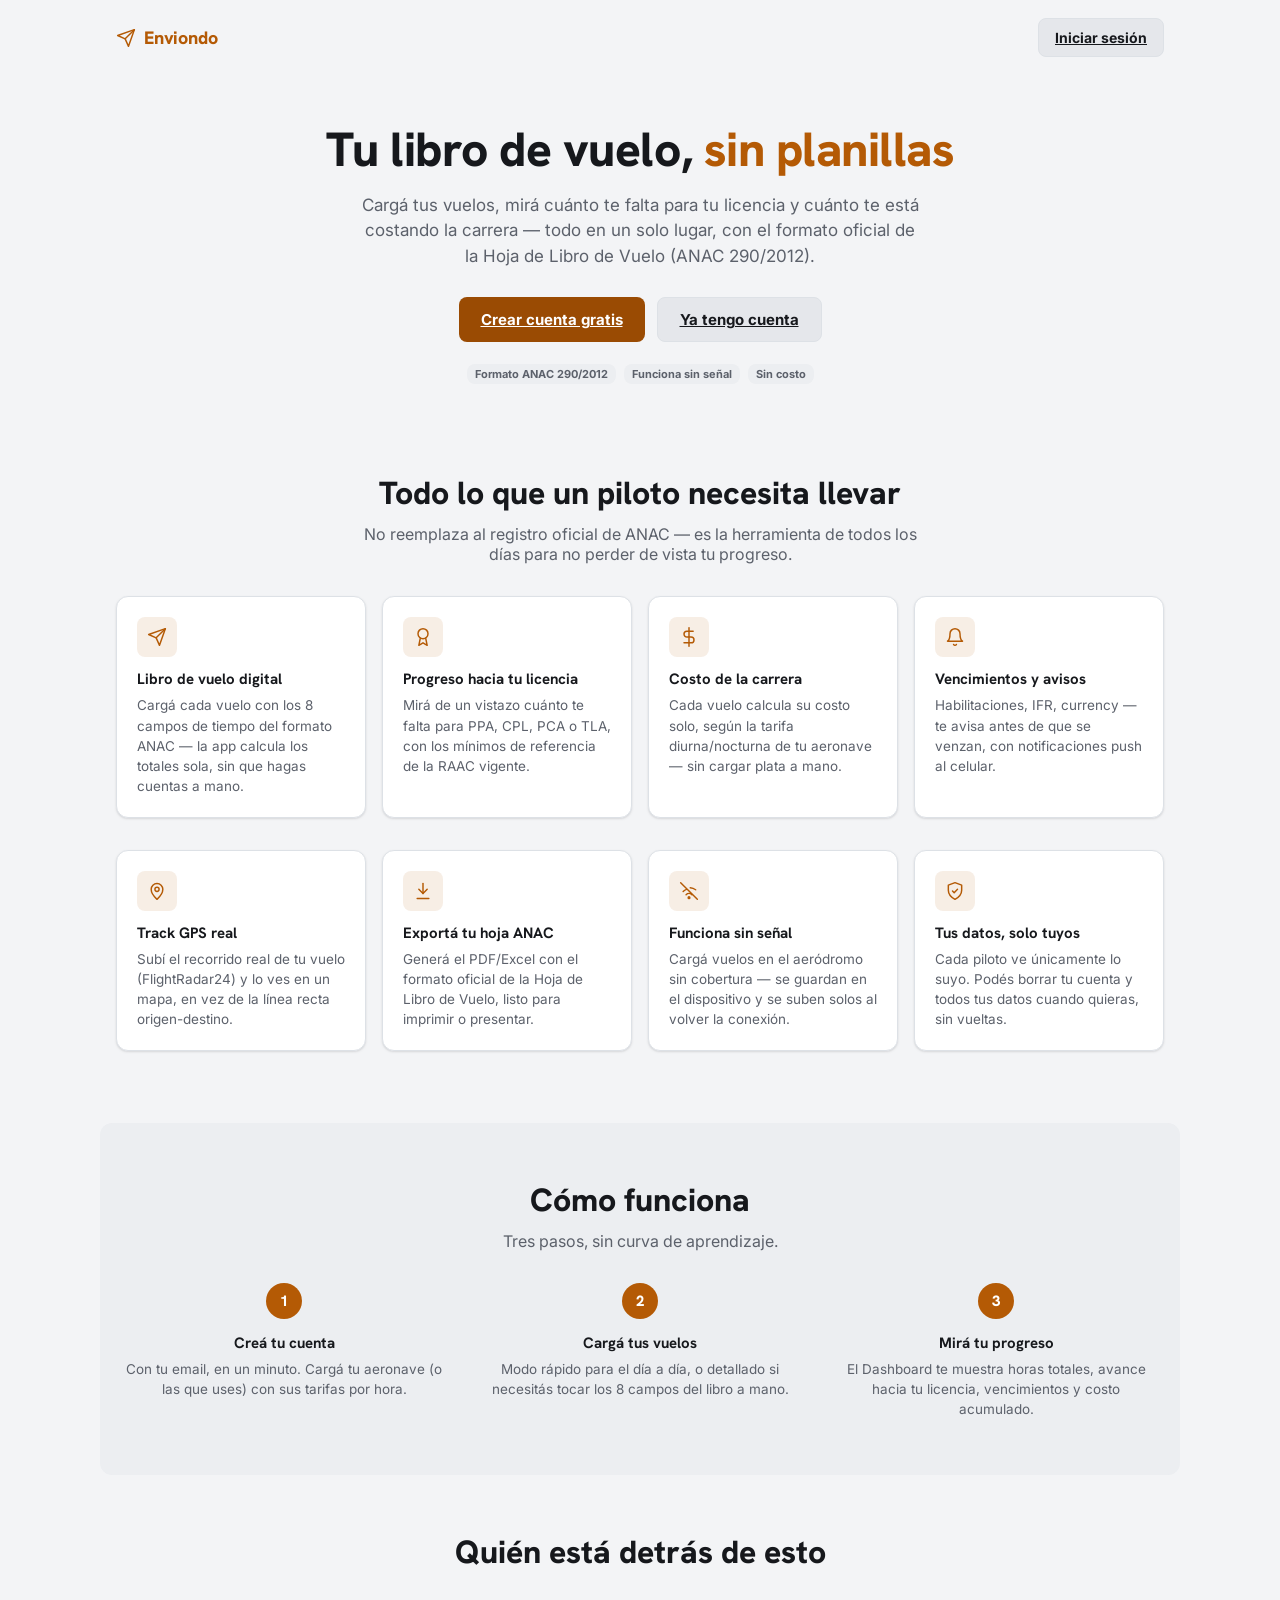
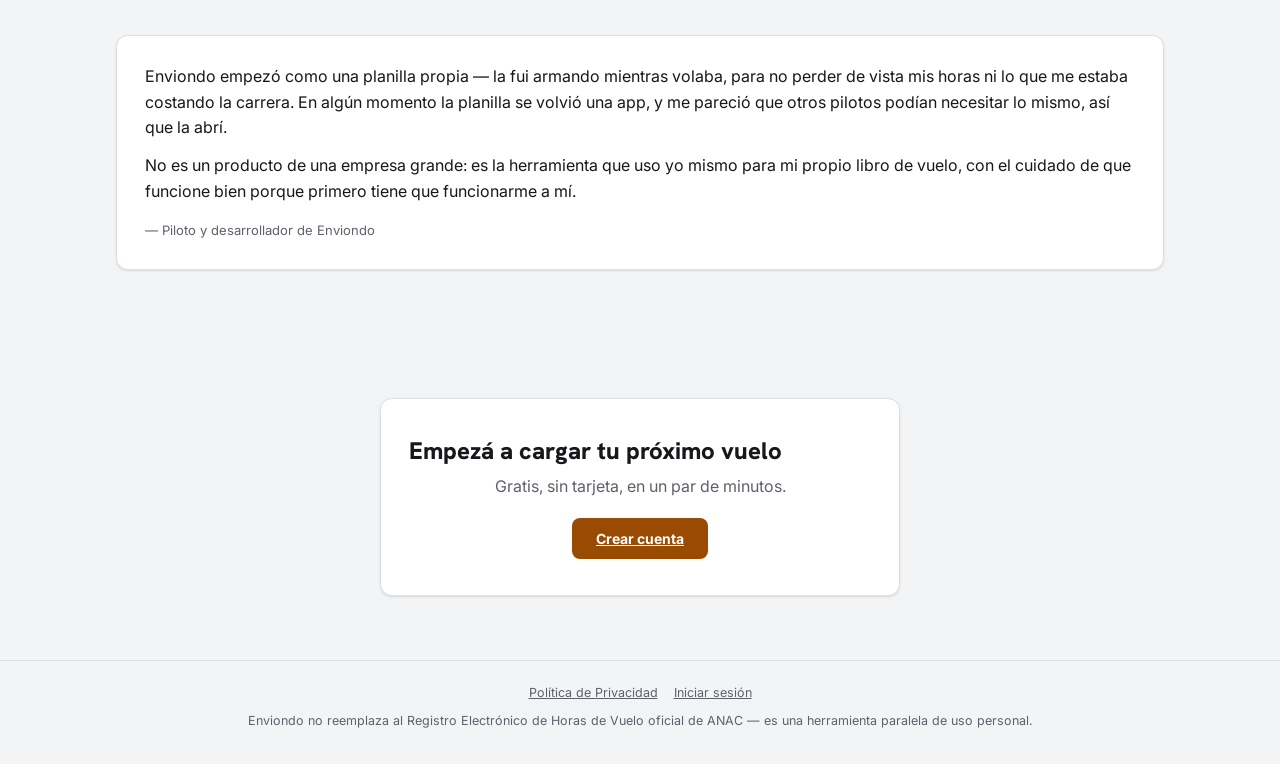
==== landing.html @ 2b609a60 "Agrega landing page pública (landing.html) Página previa a la app: hero, funciones reales, cómo func" ====
<!doctype html>
<html lang="es-AR">
<head>
<meta charset="utf-8" />
<meta name="viewport" content="width=device-width, initial-scale=1" />
<title>Enviondo — Tu libro de vuelo, sin planillas</title>
<meta name="description" content="Libro de vuelo digital para pilotos — formato ANAC 290/2012, progreso hacia tu licencia y control de costos, todo en un solo lugar." />
<meta name="theme-color" content="#111317" />
<script>try{document.documentElement.setAttribute('data-theme',localStorage.getItem('tema')||(matchMedia('(prefers-color-scheme: dark)').matches?'dark':'light'));}catch(e){}</script>
<link rel="manifest" href="manifest.webmanifest" />
<link rel="icon" href="icons/icon-192.png" />
<link rel="apple-touch-icon" href="icons/icon-192.png" />
<link rel="preconnect" href="https://fonts.googleapis.com" />
<link rel="preconnect" href="https://fonts.gstatic.com" crossorigin />
<link href="https://fonts.googleapis.com/css2?family=Hanken+Grotesk:wght@600;700;800&family=Inter:wght@400;500;600;700&display=swap" rel="stylesheet" />
<link rel="stylesheet" href="css/styles.css" />
<style>
  .lnd-nav {
    display: flex; align-items: center; justify-content: space-between;
    max-width: 1080px; margin: 0 auto; padding: 18px 16px;
  }
  .lnd-nav .brand { font-family: var(--font-headline); font-weight: 800; font-size: 18px; display: flex; align-items: center; gap: 8px; }
  .lnd-nav .brand .icon { color: var(--brand); }

  .lnd-hero {
    max-width: 780px; margin: 0 auto; padding: 48px 16px 32px; text-align: center;
  }
  .lnd-hero h1 {
    font-family: var(--font-headline); font-weight: 800; letter-spacing: -0.01em;
    font-size: clamp(30px, 5vw, 48px); line-height: 1.12; margin: 0 0 16px;
  }
  .lnd-hero h1 span { color: var(--brand); }
  .lnd-hero p.sub { color: var(--text-muted); font-size: 17px; line-height: 1.5; max-width: 560px; margin: 0 auto 28px; }
  .lnd-cta-row { display: flex; gap: 12px; justify-content: center; flex-wrap: wrap; }
  .lnd-cta-row .btn { padding: 12px 22px; font-size: 15px; }

  .lnd-badges { display: flex; gap: 8px; justify-content: center; flex-wrap: wrap; margin-top: 22px; }
  .lnd-badges .badge { font-size: 11px; }

  .lnd-section { max-width: 1080px; margin: 0 auto; padding: 56px 16px; }
  .lnd-section-head { text-align: center; max-width: 560px; margin: 0 auto 32px; }
  .lnd-section-head h2 { font-family: var(--font-headline); font-weight: 800; font-size: clamp(24px, 3.4vw, 32px); margin: 0 0 10px; }
  .lnd-section-head p { color: var(--text-muted); margin: 0; }

  .lnd-features { display: grid; gap: 16px; grid-template-columns: repeat(auto-fit, minmax(230px, 1fr)); }
  .lnd-feature { padding: 20px; }
  .lnd-feature .icon-wrap {
    width: 40px; height: 40px; border-radius: var(--radius-sm); background: var(--brand-weak);
    color: var(--brand); display: flex; align-items: center; justify-content: center; margin-bottom: 12px;
  }
  .lnd-feature h3 { font-family: var(--font-headline); font-size: 15px; font-weight: 700; color: var(--text); margin: 0 0 6px; }
  .lnd-feature p { color: var(--text-muted); font-size: 13.5px; line-height: 1.5; margin: 0; }

  .lnd-steps { display: grid; gap: 20px; grid-template-columns: repeat(auto-fit, minmax(220px, 1fr)); counter-reset: paso; }
  .lnd-step { text-align: center; padding: 0 8px; }
  .lnd-step .num {
    counter-increment: paso; width: 36px; height: 36px; border-radius: 50%;
    background: var(--brand); color: var(--on-brand); font-family: var(--font-headline); font-weight: 800;
    display: flex; align-items: center; justify-content: center; margin: 0 auto 14px; font-size: 15px;
  }
  .lnd-step .num::before { content: counter(paso); }
  .lnd-step h3 { font-family: var(--font-headline); font-size: 15px; margin: 0 0 6px; }
  .lnd-step p { color: var(--text-muted); font-size: 13.5px; line-height: 1.5; margin: 0; }

  .lnd-quienes { display: grid; gap: 32px; grid-template-columns: 1fr; align-items: center; }
  .lnd-quienes .card { padding: 28px; }
  .lnd-quienes p { line-height: 1.6; color: var(--text); margin: 0 0 12px; }
  .lnd-quienes p:last-child { margin-bottom: 0; }
  .lnd-quienes .firma { color: var(--text-muted); font-size: 13px; margin-top: 16px; }

  .lnd-cta-final { text-align: center; padding: 56px 16px 64px; }
  .lnd-cta-final .card { max-width: 520px; margin: 0 auto; padding: 36px 28px; }
  .lnd-cta-final h2 { font-family: var(--font-headline); font-weight: 800; font-size: 24px; margin: 0 0 10px; }
  .lnd-cta-final p { color: var(--text-muted); margin: 0 0 22px; }

  .lnd-footer {
    border-top: 1px solid var(--border); padding: 24px 16px; text-align: center;
    color: var(--text-muted); font-size: 12.5px;
  }
  .lnd-footer a { color: var(--text-muted); }
  .lnd-footer .links { display: flex; gap: 16px; justify-content: center; margin-bottom: 8px; flex-wrap: wrap; }
</style>
</head>
<body>

<nav class="lnd-nav">
  <div class="brand"><span class="icon" id="nav-icon"></span> Enviondo</div>
  <a class="btn secondary" href="index.html">Iniciar sesión</a>
</nav>

<header class="lnd-hero">
  <h1>Tu libro de vuelo, <span>sin planillas</span></h1>
  <p class="sub">Cargá tus vuelos, mirá cuánto te falta para tu licencia y cuánto te está costando la carrera — todo en un solo lugar, con el formato oficial de la Hoja de Libro de Vuelo (ANAC 290/2012).</p>
  <div class="lnd-cta-row">
    <a class="btn" href="index.html">Crear cuenta gratis</a>
    <a class="btn secondary" href="index.html">Ya tengo cuenta</a>
  </div>
  <div class="lnd-badges">
    <span class="badge neutral">Formato ANAC 290/2012</span>
    <span class="badge neutral">Funciona sin señal</span>
    <span class="badge neutral">Sin costo</span>
  </div>
</header>

<section class="lnd-section">
  <div class="lnd-section-head">
    <h2>Todo lo que un piloto necesita llevar</h2>
    <p>No reemplaza al registro oficial de ANAC — es la herramienta de todos los días para no perder de vista tu progreso.</p>
  </div>
  <div class="lnd-features">
    <div class="card lnd-feature">
      <div class="icon-wrap" id="f-icon-plane"></div>
      <h3>Libro de vuelo digital</h3>
      <p>Cargá cada vuelo con los 8 campos de tiempo del formato ANAC — la app calcula los totales sola, sin que hagas cuentas a mano.</p>
    </div>
    <div class="card lnd-feature">
      <div class="icon-wrap" id="f-icon-award"></div>
      <h3>Progreso hacia tu licencia</h3>
      <p>Mirá de un vistazo cuánto te falta para PPA, CPL, PCA o TLA, con los mínimos de referencia de la RAAC vigente.</p>
    </div>
    <div class="card lnd-feature">
      <div class="icon-wrap" id="f-icon-dollar"></div>
      <h3>Costo de la carrera</h3>
      <p>Cada vuelo calcula su costo solo, según la tarifa diurna/nocturna de tu aeronave — sin cargar plata a mano.</p>
    </div>
    <div class="card lnd-feature">
      <div class="icon-wrap" id="f-icon-bell"></div>
      <h3>Vencimientos y avisos</h3>
      <p>Habilitaciones, IFR, currency — te avisa antes de que se venzan, con notificaciones push al celular.</p>
    </div>
    <div class="card lnd-feature">
      <div class="icon-wrap" id="f-icon-map"></div>
      <h3>Track GPS real</h3>
      <p>Subí el recorrido real de tu vuelo (FlightRadar24) y lo ves en un mapa, en vez de la línea recta origen-destino.</p>
    </div>
    <div class="card lnd-feature">
      <div class="icon-wrap" id="f-icon-download"></div>
      <h3>Exportá tu hoja ANAC</h3>
      <p>Generá el PDF/Excel con el formato oficial de la Hoja de Libro de Vuelo, listo para imprimir o presentar.</p>
    </div>
    <div class="card lnd-feature">
      <div class="icon-wrap" id="f-icon-wifi"></div>
      <h3>Funciona sin señal</h3>
      <p>Cargá vuelos en el aeródromo sin cobertura — se guardan en el dispositivo y se suben solos al volver la conexión.</p>
    </div>
    <div class="card lnd-feature">
      <div class="icon-wrap" id="f-icon-shield"></div>
      <h3>Tus datos, solo tuyos</h3>
      <p>Cada piloto ve únicamente lo suyo. Podés borrar tu cuenta y todos tus datos cuando quieras, sin vueltas.</p>
    </div>
  </div>
</section>

<section class="lnd-section" style="background:var(--bg-subtle);border-radius:var(--radius)">
  <div class="lnd-section-head">
    <h2>Cómo funciona</h2>
    <p>Tres pasos, sin curva de aprendizaje.</p>
  </div>
  <div class="lnd-steps">
    <div class="lnd-step">
      <div class="num"></div>
      <h3>Creá tu cuenta</h3>
      <p>Con tu email, en un minuto. Cargá tu aeronave (o las que uses) con sus tarifas por hora.</p>
    </div>
    <div class="lnd-step">
      <div class="num"></div>
      <h3>Cargá tus vuelos</h3>
      <p>Modo rápido para el día a día, o detallado si necesitás tocar los 8 campos del libro a mano.</p>
    </div>
    <div class="lnd-step">
      <div class="num"></div>
      <h3>Mirá tu progreso</h3>
      <p>El Dashboard te muestra horas totales, avance hacia tu licencia, vencimientos y costo acumulado.</p>
    </div>
  </div>
</section>

<section class="lnd-section lnd-quienes">
  <div class="lnd-section-head" style="margin-bottom:20px">
    <h2>Quién está detrás de esto</h2>
  </div>
  <div class="card">
    <p>Enviondo empezó como una planilla propia — la fui armando mientras volaba, para no perder de vista mis horas ni lo que me estaba costando la carrera. En algún momento la planilla se volvió una app, y me pareció que otros pilotos podían necesitar lo mismo, así que la abrí.</p>
    <p>No es un producto de una empresa grande: es la herramienta que uso yo mismo para mi propio libro de vuelo, con el cuidado de que funcione bien porque primero tiene que funcionarme a mí.</p>
    <p class="firma">— <!-- TODO: tu nombre --> Piloto y desarrollador de Enviondo</p>
  </div>
</section>

<section class="lnd-cta-final">
  <div class="card">
    <h2>Empezá a cargar tu próximo vuelo</h2>
    <p>Gratis, sin tarjeta, en un par de minutos.</p>
    <a class="btn" href="index.html" style="padding:12px 24px">Crear cuenta</a>
  </div>
</section>

<footer class="lnd-footer">
  <div class="links">
    <a href="privacidad.html">Política de Privacidad</a>
    <a href="index.html">Iniciar sesión</a>
  </div>
  <p>Enviondo no reemplaza al Registro Electrónico de Horas de Vuelo oficial de ANAC — es una herramienta paralela de uso personal.</p>
</footer>

<script src="js/icons.js"></script>
<script>
  document.getElementById('nav-icon').innerHTML = Icons.plane(20);
  document.getElementById('f-icon-plane').innerHTML = Icons.plane(20);
  document.getElementById('f-icon-award').innerHTML = Icons.award(20);
  document.getElementById('f-icon-dollar').innerHTML = Icons.dollar(20);
  document.getElementById('f-icon-bell').innerHTML = Icons.bell(20);
  document.getElementById('f-icon-map').innerHTML = Icons.mapPin(20);
  document.getElementById('f-icon-download').innerHTML = Icons.download(20);
  document.getElementById('f-icon-wifi').innerHTML = Icons.wifiOff(20);
  document.getElementById('f-icon-shield').innerHTML = Icons.shieldCheck(20);
</script>
</body>
</html>
---- css/styles.css ----
/* ============================================================================
   Libro de Vuelo — identidad "Avionics Professional": oscuro por defecto,
   acento naranja cálido (instrumental de cabina), tipografía técnica con
   números tabulares. Tema claro disponible como alternativa.
   ============================================================================ */

:root {
  /* Oscuro = tema por defecto */
  --bg: #111317;
  --bg-elevated: #1c1e23;
  --bg-subtle: #17191d;
  --bg-elevated-2: #262931;
  --border: #33363d;
  --text: #e7e8ec;
  --text-muted: #9a9da6;

  --brand: #ffb86b;
  --brand-strong: #ff9f1c;
  --brand-weak: rgba(255, 159, 28, 0.14);
  --on-brand: #2c1700;
  --brand-glow: 0 0 12px rgba(255, 159, 28, 0.35);

  --ok: #5cc98a;
  --ok-weak: rgba(92, 201, 138, 0.14);
  --warn: #e0b23f;
  --warn-weak: rgba(224, 178, 63, 0.14);
  --danger: #e8756c;
  --danger-weak: rgba(232, 117, 108, 0.14);

  --shadow: 0 1px 0 rgba(255, 255, 255, 0.03) inset, 0 2px 6px rgba(0, 0, 0, 0.55);
  --shadow-lg: 0 1px 0 rgba(255, 255, 255, 0.04) inset, 0 10px 28px rgba(0, 0, 0, 0.5);
  --radius: 12px;
  --radius-sm: 8px;
  --font: "Inter", -apple-system, BlinkMacSystemFont, "Segoe UI", Roboto, Helvetica, Arial, sans-serif;
  --font-headline: "Hanken Grotesk", var(--font);
  --font-mono: "JetBrains Mono", ui-monospace, "SFMono-Regular", Menlo, Consolas, monospace;
  /* "Glass cockpit": tarjetas semi-transparentes con blur en vez de un fondo
     sólido — se activan en .card más abajo, solo en tema oscuro (en claro,
     el blur contra un fondo claro se ve turbio, no aporta nada). */
  --glass-bg: rgba(28, 28, 30, 0.7);
  /* Antes 0.06 — casi invisible con el brillo de pantalla al máximo, hacía
     difícil distinguir dónde termina una card/modal de la siguiente. */
  --glass-border: rgba(255, 255, 255, 0.16);
  --glow-primary: 0 0 40px -8px rgba(255, 159, 28, 0.25);
}

:root[data-theme="light"] {
  --bg: #f3f4f6;
  --bg-elevated: #ffffff;
  --bg-subtle: #eceef1;
  --bg-elevated-2: #e5e7eb;
  --border: #dde1e6;
  --text: #16181c;
  --text-muted: #5c616b;

  --brand: #b45a05;
  --brand-strong: #9a4b03;
  --brand-weak: rgba(180, 90, 5, 0.1);
  --on-brand: #ffffff;
  --brand-glow: 0 0 0 rgba(0, 0, 0, 0);

  --ok: #1f8c53;
  --ok-weak: rgba(31, 140, 83, 0.1);
  --warn: #a0740a;
  --warn-weak: rgba(160, 116, 10, 0.1);
  --danger: #c23b32;
  --danger-weak: rgba(194, 59, 50, 0.1);

  --shadow: 0 1px 2px rgba(16, 24, 40, .06), 0 1px 3px rgba(16, 24, 40, .08);
  --shadow-lg: 0 4px 10px rgba(16, 24, 40, .07), 0 14px 30px rgba(16, 24, 40, .12);
  /* Sin "glass" en tema claro: blur contra un fondo claro se ve turbio en vez
     de premium — las tarjetas quedan con su fondo sólido de siempre. */
  --glass-bg: var(--bg-elevated);
  --glass-border: var(--border);
  --glow-primary: none;
}
/* La preferencia del sistema se resuelve por JS (script inline en index.html,
   y app.js), que fija data-theme='dark'|'light' siempre — por eso alcanza con
   los tokens de arriba y no hace falta duplicarlos en un @media. */

* {
  box-sizing: border-box;
  /* Sin esto, Android/Chrome pinta un flash celeste por defecto (el color de
     "resaltado táctil" del sistema) sobre cualquier elemento tocado — se ve
     como un botón nativo de Google, no como parte del diseño de la app. Los
     estados de "presionado" propios (transform: scale, cambio de fondo) ya
     dan ese feedback, así que el resaltado del navegador solo sobra. */
  -webkit-tap-highlight-color: transparent;
}
html, body { height: 100%; }
body {
  margin: 0;
  font-family: var(--font);
  background: var(--bg);
  color: var(--text);
  -webkit-font-smoothing: antialiased;
}
button, a, input, select, .menu-item, .autocomplete-item, [role="tab"] {
  touch-action: manipulation; /* saca el delay de doble-tap-zoom en mobile */
}
#app { min-height: 100%; display: flex; flex-direction: column; }

svg.icon { display: block; flex-shrink: 0; }

/* ---------- Header / nav ---------- */
header.topbar {
  position: sticky; top: 0; z-index: 20;
  display: flex; align-items: center; justify-content: space-between;
  padding: 10px 16px;
  background: var(--glass-bg);
  backdrop-filter: blur(16px); -webkit-backdrop-filter: blur(16px);
  border-bottom: 1px solid var(--glass-border);
}
.brand {
  display: flex; align-items: center; gap: 8px; color: var(--brand);
  font-family: var(--font-headline); font-weight: 700; font-size: 18px; letter-spacing: -0.01em;
}
.brand .icon { color: var(--brand); }
.topbar-actions { display: flex; gap: 8px; align-items: center; }
.icon-btn {
  position: relative;
  border: none; background: var(--bg-subtle); color: var(--text-muted);
  width: 44px; height: 44px; border-radius: var(--radius-sm); cursor: pointer;
  display: flex; align-items: center; justify-content: center;
  transition: transform .08s ease, background .15s ease, color .15s ease;
}
.icon-btn:hover { background: var(--bg-elevated-2); color: var(--text); }

/* Punto rojo en el ícono de Perfil del header — avisa que hay un vencimiento
   vencido sin tener que entrar 2 clics adentro de Perfil a buscarlo (ver
   actualizarBadgePerfil en js/router.js). */
.icon-btn.con-badge::after {
  content: ''; position: absolute; top: 6px; right: 6px;
  width: 9px; height: 9px; border-radius: 50%;
  background: var(--danger); border: 2px solid var(--bg);
}

/* ---------- Barra de navegación inferior ---------- */
.bottom-nav {
  position: fixed; left: 0; right: 0; bottom: 0; z-index: 1200;
  display: flex; justify-content: space-around;
  background: var(--glass-bg);
  backdrop-filter: blur(16px); -webkit-backdrop-filter: blur(16px);
  border-top: 1px solid var(--glass-border);
  padding: 6px 4px calc(6px + env(safe-area-inset-bottom));
  /* Capa de composición propia: sin esto, el mapa (con su animación de ping
     corriendo sin parar) puede hacer que el navegador recalcule mal el
     orden de pintado durante el scroll en mobile y la barra fija quede
     tapada un instante por debajo del mapa. */
  transform: translateZ(0); will-change: transform;
}
.bottom-nav button {
  flex: 1; max-width: 96px;
  display: flex; flex-direction: column; align-items: center; gap: 2px;
  border: none; background: transparent; color: var(--text-muted);
  padding: 6px 4px; border-radius: var(--radius-sm); cursor: pointer;
}
.bottom-nav button .lbl { font-size: 11px; font-weight: 600; }
.bottom-nav button.active { color: var(--brand); }
.bottom-nav button:active { transform: scale(.94); }

main {
  flex: 1; width: 100%; max-width: 1080px; margin: 0 auto;
  padding: 16px; padding-bottom: calc(76px + env(safe-area-inset-bottom));
}

/* Card de costos siempre visible */
.costos-sticky {
  position: sticky; top: 105px; z-index: 15;
  display: flex; gap: 12px; margin-bottom: 16px;
  overflow-x: auto;
}
.costos-sticky .mini-card {
  flex: 1; min-width: 140px;
  background: var(--bg-elevated-2); border: 1px solid var(--border); border-radius: var(--radius);
  padding: 10px 14px;
}
.costos-sticky .mini-card .label { font-size: 11px; color: var(--text-muted); font-weight: 700; text-transform: uppercase; letter-spacing: .04em; }
.costos-sticky .mini-card .value { font-family: var(--font-mono); font-size: 18px; font-weight: 600; color: var(--brand); margin-top: 2px; font-variant-numeric: tabular-nums; }

/* ---------- Cards / layout ---------- */
@keyframes card-in { from { opacity: 0; transform: translateY(10px); } to { opacity: 1; transform: translateY(0); } }
.card {
  background: var(--glass-bg);
  backdrop-filter: blur(12px); -webkit-backdrop-filter: blur(12px);
  border: 1px solid var(--glass-border);
  border-radius: var(--radius);
  box-shadow: var(--shadow);
  padding: 16px;
  margin-bottom: 16px;
  animation: card-in .3s ease both;
}
@media (prefers-reduced-motion: reduce) {
  .card { animation: none; }
}
.card h2 { margin: 0 0 12px; font-family: var(--font-headline); font-size: 16px; font-weight: 700; display: flex; align-items: center; gap: 8px; }
.card h2 .icon { color: var(--brand); }
.card h3 { margin: 0 0 8px; font-size: 13px; color: var(--text-muted); display: flex; align-items: center; gap: 6px; }
.card-compact { padding: 12px 14px; }
.card-compact h3 { font-size: 12px; margin-bottom: 6px; }
.grid { display: grid; gap: 12px; }
.grid.cols-2 { grid-template-columns: repeat(auto-fit, minmax(240px, 1fr)); }
.grid.cols-3 { grid-template-columns: repeat(auto-fit, minmax(180px, 1fr)); }
.grid.cols-4 { grid-template-columns: repeat(auto-fit, minmax(140px, 1fr)); }

/* ---------- Dashboard: franja compacta del próximo vuelo ---------- */
.dash-proximo-banner {
  display: flex; align-items: center; gap: 12px; width: 100%; margin-bottom: 16px;
  background: var(--glass-bg); border: 1px solid var(--glass-border); backdrop-filter: blur(12px);
  border-radius: var(--radius); padding: 12px 14px; border-left: 3px solid var(--brand);
  color: var(--text); font: inherit; cursor: pointer; text-align: left; transition: border-color .15s ease;
}
.dash-proximo-banner:hover { border-color: var(--brand); }
.dash-proximo-banner-cuenta {
  display: inline-flex; align-items: center; gap: 5px; flex-shrink: 0;
  font-weight: 700; color: var(--brand); font-size: 13px;
}
.dash-proximo-banner-detalle { flex: 1; min-width: 0; display: flex; align-items: baseline; gap: 8px; overflow: hidden; }
.dash-proximo-banner-matricula { font-family: var(--font-mono); font-weight: 600; flex-shrink: 0; }
.dash-proximo-banner-detalle .muted { overflow: hidden; text-overflow: ellipsis; white-space: nowrap; }
.dash-proximo-banner .icon:last-child { color: var(--text-muted); flex-shrink: 0; }

/* ---------- Hero: horas totales con anillo ---------- */
.hero-hours {
  display: flex; align-items: center; justify-content: center; gap: 28px; flex-wrap: wrap;
}
.hero-ring-col { display: flex; flex-direction: column; align-items: center; gap: 8px; }
.hero-ring-pct {
  margin: 0; font-family: var(--font-mono); font-size: 20px; font-weight: 700;
  color: var(--brand); text-align: center;
}
.ring-wrap { position: relative; width: 168px; height: 168px; flex-shrink: 0; }
.ring-wrap svg { transform: rotate(-90deg); overflow: visible; }
.ring-track { stroke: var(--border); }
.ring-fill { stroke: var(--brand-strong); filter: drop-shadow(0 0 5px rgba(255, 159, 28, .45)); transition: stroke-dashoffset .6s ease; }
.ring-label {
  position: absolute; inset: 0; display: flex; flex-direction: column;
  align-items: center; justify-content: center; text-align: center;
}
.ring-label .kpi { font-family: var(--font-mono); font-size: 30px; font-weight: 600; color: var(--brand); line-height: 1.1; }
.ring-label .kpi-unit { font-size: 10px; color: var(--text-muted); text-transform: uppercase; letter-spacing: .08em; margin-top: 2px; }

/* Un anillo chico por curso activo (en vez de una lista de texto) — igual
   de compacto con 1 solo curso, y escala bien con 2 o 3 en simultáneo. */
.cursos-anillos { display: flex; flex-wrap: wrap; justify-content: center; gap: 20px; }
.curso-anillo { display: flex; flex-direction: column; align-items: center; text-align: center; width: 84px; }
.curso-anillo-svg { position: relative; width: 80px; height: 80px; }
.curso-anillo-svg svg { transform: rotate(-90deg); overflow: visible; }
.curso-anillo-pct {
  position: absolute; inset: 0; display: flex; align-items: center; justify-content: center;
  font-family: var(--font-mono); font-size: 14px; font-weight: 700; color: var(--brand);
}
.curso-anillo-nombre { margin: 6px 0 0; font-family: var(--font-headline); font-size: 13px; font-weight: 700; }
.curso-anillo-estado { margin: 1px 0 0; }

/* ---------- Vencimientos: tarjetas con acento por urgencia ---------- */
.venc-list { display: flex; flex-direction: column; gap: 10px; }
.venc-item {
  background: var(--bg-subtle); border: 1px solid var(--border); border-left: 3px solid var(--border);
  border-radius: var(--radius-sm); padding: 12px 14px;
}
.venc-item.venc-ok { border-left-color: var(--ok); }
.venc-item.venc-warn { border-left-color: var(--warn); }
.venc-item.venc-danger { border-left-color: var(--danger); }
.venc-item.venc-neutral { border-left-color: var(--text-muted); }
.venc-item-top { display: flex; justify-content: space-between; align-items: center; gap: 8px; flex-wrap: wrap; }
.venc-item-tipo { font-weight: 600; }
.venc-item-bar { margin-bottom: 8px; }
.venc-item.venc-danger .venc-item-bar > span { background: var(--danger); box-shadow: none; }
.venc-item.venc-warn .venc-item-bar > span { background: var(--warn); box-shadow: none; }
.venc-item-acciones { display: flex; gap: 4px; justify-content: flex-end; }

/* Banner de alerta crítica en el menú de Perfil — solo aparece si hay algo
   realmente vencido (no por "se acerca"), con una acción directa. */
.alerta-critica {
  display: flex; align-items: center; gap: 12px; margin-bottom: 16px;
  background: var(--danger-weak); border: 1px solid var(--danger); border-radius: var(--radius);
  padding: 14px 16px;
}
.alerta-critica-icon { color: var(--danger); flex-shrink: 0; }
.alerta-critica-texto { flex: 1; min-width: 0; }
.alerta-critica-titulo { margin: 0; font-weight: 700; color: var(--danger); }

/* Tarjeta de "Primeros pasos" del dashboard — guía para un piloto que recién
   entra, antes de tener ningún vuelo cargado (ver _htmlPrimerosPasos). */
.pasos-card { border: 1px solid var(--brand); }
.paso-item { display: flex; align-items: center; gap: 12px; padding: 10px 0; }
.paso-item + .paso-item { border-top: 1px solid var(--border); }
.paso-icono { flex-shrink: 0; width: 28px; height: 28px; display: flex; align-items: center; justify-content: center; color: var(--brand-strong); }
.paso-numero {
  width: 22px; height: 22px; border-radius: 50%; border: 1.5px solid var(--border);
  display: flex; align-items: center; justify-content: center; font-size: 12px; font-weight: 700; color: var(--text-muted);
}
.paso-texto { flex: 1; min-width: 0; }
.paso-titulo { margin: 0; font-weight: 600; }
.paso-desc { margin: 2px 0 0; font-size: 13px; }
.paso-item.hecho .paso-titulo { color: var(--text-muted); text-decoration: line-through; }

/* ---------- Barras de progreso ---------- */
.progreso-item { margin-bottom: 16px; }
.progreso-item .pi-head { display: flex; justify-content: space-between; align-items: flex-start; margin-bottom: 4px; gap: 8px; }
.progreso-item .pi-head .nombre {
  font-weight: 600; font-size: 12px; text-transform: uppercase; letter-spacing: .02em; color: var(--text-muted);
}
.progreso-item .pi-head .badge { flex-shrink: 0; white-space: nowrap; }
.badge.neutral { background: var(--bg-subtle); color: var(--text-muted); }
/* "184.5 de 200 hs": el número llevado bien grande y destacado, la meta
   chica y apagada al lado — así lo primero que se lee es cuánto hiciste,
   no una fracción larga que hay que parsear entera. */
.pi-cifras {
  display: flex; align-items: baseline; gap: 6px; margin: 0 0 6px;
  font-family: var(--font-mono); font-variant-numeric: tabular-nums;
}
.pi-cifras .pi-actual { font-size: 19px; font-weight: 700; color: var(--text); }
.pi-cifras .pi-de { font-size: 12px; color: var(--text-muted); }
.progreso-bar { height: 6px; border-radius: 3px; background: var(--bg-subtle); border: 1px solid var(--border); overflow: hidden; }
.progreso-bar > span { display: block; height: 100%; background: var(--brand-strong); box-shadow: var(--brand-glow); border-radius: 3px; transition: width .3s; }
.progreso-bar.completo > span { background: var(--ok); box-shadow: none; }

/* ---------- Card de próximo vuelo — una columna, secciones separadas por
   línea (fecha → clima → aeronave/ruta/etiquetas), como una ficha de vuelo. ---------- */
/* Varios vuelos agendados van en un carrusel horizontal (scroll-snap nativo,
   sin librerías) en vez de apilados — deslizás y cada tarjeta encaja de a
   una, como una historia. Sangra hasta el borde de la card contenedora
   (-16px = su padding) para que la siguiente tarjeta "asome" en el borde. */
.plan-indicadores {
  display: flex; gap: 5px; margin: 0 auto 10px; width: 88%; max-width: 420px;
}
.plan-indicador {
  flex: 1; height: 3px; border-radius: 2px; background: var(--border);
  transition: background .2s ease; cursor: pointer;
}
.plan-indicador.activo { background: var(--brand); }
.plan-carrusel {
  display: flex; gap: 12px; overflow-x: auto; scroll-snap-type: x mandatory;
  -webkit-overflow-scrolling: touch; scrollbar-width: none;
  margin: 0 -16px; padding: 0 6% 4px;
}
.plan-carrusel::-webkit-scrollbar { display: none; }
.plan-card {
  background: var(--bg-elevated-2); border: 1px solid var(--border);
  border-radius: var(--radius); overflow: hidden;
  scroll-snap-align: center; flex: 0 0 88%; max-width: 420px;
}
@media (min-width: 560px) {
  .plan-card { flex-basis: 380px; }
  .plan-indicadores { width: 380px; }
}
.plan-seccion { padding: 14px 16px; }
.plan-seccion + .plan-seccion { border-top: 1px solid var(--border); }
.plan-label {
  margin: 0; font-size: 11px; text-transform: uppercase; letter-spacing: .04em;
  color: var(--text-muted); font-weight: 700;
}
.plan-fecha-grande { margin: 4px 0 0; font-size: 22px; font-weight: 700; }
.plan-hora { margin: 2px 0 0; font-family: var(--font-mono); color: var(--brand); font-weight: 600; font-size: 14px; }
.plan-clima { margin: 4px 0 0; font-family: var(--font-mono); font-size: 12px; color: #6dd0f7; white-space: pre-wrap; }
.plan-head-row { display: flex; justify-content: space-between; align-items: center; gap: 10px; }
.plan-countdown {
  display: inline-flex; align-items: center; gap: 5px; flex-shrink: 0;
  background: var(--brand-weak); color: var(--brand);
  border-radius: var(--radius-sm); padding: 4px 9px;
  font-size: 12px; font-weight: 700; white-space: nowrap;
}
.plan-btn-editar {
  background: var(--bg-subtle); color: var(--text-muted); border: none; font-family: inherit;
  border-radius: var(--radius-sm); padding: 6px 10px; font-size: 11px;
  font-weight: 700; text-transform: uppercase; letter-spacing: .02em; cursor: pointer; white-space: nowrap;
}
.plan-btn-editar:hover { background: var(--bg-elevated); color: var(--text); }
.plan-aeronave-grande { margin: 4px 0 0; font-size: 19px; font-weight: 700; }
.plan-aeronave-grande .modelo { font-weight: 500; color: var(--text-muted); }
.plan-ruta { display: flex; align-items: center; gap: 10px; margin-top: 14px; }
.plan-ruta-punto { display: flex; flex-direction: column; gap: 2px; }
.plan-ruta-punto.derecha { align-items: flex-end; text-align: right; }
.plan-ruta-codigo { font-family: var(--font-mono); font-weight: 700; font-size: 16px; }
.plan-ruta-ciudad { font-size: 11px; color: var(--text-muted); text-transform: uppercase; letter-spacing: .02em; }
.plan-ruta-linea { flex: 1; position: relative; height: 16px; display: flex; align-items: center; justify-content: center; }
.plan-ruta-linea::before { content: ''; position: absolute; left: 0; right: 0; top: 50%; border-top: 2px dotted var(--border); }
.plan-ruta-linea .icon { position: relative; background: var(--bg-elevated-2); padding: 0 4px; color: var(--brand); }
.plan-badges { display: flex; gap: 8px; flex-wrap: wrap; margin-top: 14px; }
.plan-badge {
  background: var(--bg-subtle); color: var(--text-muted);
  border-radius: var(--radius-sm); padding: 5px 10px;
  font-size: 11px; font-weight: 700; text-transform: uppercase; letter-spacing: .02em;
}
.plan-notas {
  margin: 12px 0 0; font-size: 13px; color: var(--text);
  background: var(--bg-subtle); border: 1px solid var(--border);
  border-radius: var(--radius-sm); padding: 8px 10px;
}
/* flex-wrap:nowrap a propósito: con 3 botones en .btn-row genérico
   (Marcar como volado + 2 íconos) el tercero quedaba solo en un renglón
   aparte en pantallas angostas — acá el botón de texto se achica lo que
   haga falta (flex:1, min-width:0) y los dos íconos quedan siempre
   agrupados a la derecha, en la misma línea. */
.plan-acciones { margin-top: 14px; display: flex; align-items: center; gap: 8px; flex-wrap: nowrap; }
.plan-acciones > .btn { flex: 1 1 auto; min-width: 0; justify-content: center; }
.plan-acciones-iconos { display: flex; gap: 8px; flex: 0 0 auto; }
.plan-acciones-iconos .btn { padding: 8px 10px; }

/* ---------- Ficha de vuelo estilo "tarjeta de embarque" (Bitácora, modal
   al tocar un vuelo — ver .ticket-modal más abajo para el contenedor) ---------- */
.ticket { width: 100%; }
/* padding-right: en el modal, la cruz de cerrar (arriba a la derecha)
   quedaba encima de la fecha si no le dejaba lugar. */
.ticket-head { display: flex; justify-content: space-between; align-items: flex-start; gap: 10px; padding-right: 36px; }
.ticket-fecha { text-align: right; }
.ticket-lbl {
  margin: 0; font-size: 10px; text-transform: uppercase; letter-spacing: .08em;
  color: var(--text-muted); font-weight: 700;
}
.ticket-flightno { margin: 3px 0 0; font-family: var(--font-mono); font-weight: 700; font-size: 16px; color: var(--brand); }
.ticket-fecha-valor { margin: 3px 0 0; font-weight: 700; font-size: 14px; }

.ticket-ruta { display: flex; align-items: center; justify-content: center; gap: 8px; margin-top: 18px; }
/* flex:1 en los dos lados (mismo ancho aunque el nombre de una ciudad sea
   mucho más largo que el otro) para que el ícono del medio quede centrado
   de verdad, en vez de correrse hacia el lado del texto más corto. */
.ticket-punto { display: flex; flex-direction: column; gap: 3px; min-width: 0; flex: 1 1 0; }
.ticket-punto.derecha { align-items: flex-end; text-align: right; }
.ticket-punto.centro { align-items: center; text-align: center; gap: 6px; }
.ticket-codigo { margin: 0; font-family: var(--font-mono); font-weight: 800; font-size: 26px; line-height: 1; letter-spacing: -.01em; }
.ticket-ciudad {
  margin: 0; font-size: 10px; color: var(--text-muted); text-transform: uppercase; letter-spacing: .04em;
  white-space: nowrap; overflow: hidden; text-overflow: ellipsis; max-width: 120px;
}
.ticket-medio { display: flex; flex-direction: column; align-items: center; gap: 6px; flex-shrink: 0; padding: 0 4px; }
.ticket-avion {
  width: 34px; height: 34px; border-radius: 50%; flex-shrink: 0;
  display: flex; align-items: center; justify-content: center;
  background: var(--brand-weak); color: var(--brand);
}
.ticket-tag {
  background: var(--bg-subtle); color: var(--text-muted); border: 1px solid var(--border);
  border-radius: 20px; padding: 2px 8px; font-size: 9px; font-weight: 700;
  text-transform: uppercase; letter-spacing: .03em; white-space: nowrap;
}

.ticket-perforado { height: 1px; margin: 18px 0; border-top: 1px dashed var(--border); }

.ticket-datos { display: grid; grid-template-columns: repeat(2, minmax(0, 1fr)); gap: 14px 10px; }
.ticket-dato:nth-child(even) { text-align: right; }
.ticket-val { margin: 3px 0 0; font-family: var(--font-mono); font-weight: 700; font-size: 15px; }
.ticket-val.brand { color: var(--brand); }

/* Modal de la ficha: mismo .modal-overlay que confirmar()/elegir()/prompt(),
   con blur de más (fondo "difuminado", no solo oscuro) porque acá abajo
   suele quedar la tabla con bastante texto — sin blur se lee doble. */
.ticket-overlay { backdrop-filter: blur(6px); -webkit-backdrop-filter: blur(6px); }
.ticket-modal {
  position: relative;
  background: var(--glass-bg); backdrop-filter: blur(16px); -webkit-backdrop-filter: blur(16px);
  border: 1px solid var(--glass-border);
  border-radius: var(--radius); box-shadow: var(--shadow-lg);
  padding: 20px; max-width: 420px; width: 100%;
  max-height: 88vh; overflow-y: auto;
  transform: translateY(8px) scale(.98); transition: transform .18s ease;
}
.ticket-overlay.visible .ticket-modal { transform: translateY(0) scale(1); }
.ticket-modal-cerrar {
  position: absolute; top: 10px; right: 10px; z-index: 1;
  width: 32px; height: 32px; border-radius: 50%; border: none;
  display: flex; align-items: center; justify-content: center;
  background: var(--bg-subtle); color: var(--text-muted); cursor: pointer;
}
.ticket-modal-cerrar:hover { background: var(--bg-elevated-2); color: var(--text); }

/* ---------- Forms ---------- */
label { display: block; font-size: 12px; font-weight: 600; color: var(--text-muted); margin-bottom: 4px; }
input, select, textarea {
  width: 100%; padding: 9px 10px; border-radius: var(--radius-sm); border: 1px solid var(--border);
  background: var(--bg-subtle); color: var(--text); font-size: 14px; font-family: inherit;
}
input:focus, select:focus, textarea:focus { outline: 2px solid var(--brand); outline-offset: 1px; }
input.campo-invalido, select.campo-invalido { border-color: var(--danger); background: var(--danger-weak); }
/* Un checkbox nativo (sin estilar) se dibuja con los colores default del
   navegador (blanco/celeste) incluso sin tildar — desentona fuerte contra
   el tema oscuro. Se redibuja entero (appearance:none) con los tokens de
   la app: sin tildar, un cuadrado con el borde/fondo de siempre; tildado,
   relleno color marca con el tilde dibujado a mano (truco del borde en
   ángulo, sin depender de un ícono aparte). */
input[type="checkbox"] {
  appearance: none; -webkit-appearance: none; position: relative;
  width: 18px; height: 18px; min-width: 18px; border-radius: 4px;
  border: 1.5px solid var(--border); background: var(--bg-subtle);
  cursor: pointer; flex-shrink: 0; transition: background .15s ease, border-color .15s ease;
}
input[type="checkbox"]:checked { background: var(--brand-strong); border-color: var(--brand-strong); }
input[type="checkbox"]:checked::after {
  content: ''; position: absolute; left: 5px; top: 1px; width: 5px; height: 9px;
  border: solid var(--on-brand); border-width: 0 2px 2px 0; transform: rotate(45deg);
}
input[type="checkbox"]:focus-visible { outline: 2px solid var(--brand); outline-offset: 1px; }
.field { margin-bottom: 12px; }
.field-row { display: flex; gap: 10px; }
.field-row > .field { flex: 1; }

/* ---------- Autocomplete de aeródromos ---------- */
.autocomplete-list {
  position: absolute; left: 0; right: 0; top: 100%; z-index: 25;
  background: var(--bg-elevated-2); border: 1px solid var(--border); border-radius: var(--radius-sm);
  box-shadow: var(--shadow); max-height: 240px; overflow-y: auto; margin-top: 2px;
}
.autocomplete-item {
  display: flex; align-items: baseline; gap: 8px; padding: 8px 10px; cursor: pointer;
  border-bottom: 1px solid var(--border);
}
.autocomplete-item:last-child { border-bottom: none; }
.autocomplete-item:hover { background: var(--bg-elevated); }
.autocomplete-item .mono { font-family: var(--font-mono); color: var(--brand); flex-shrink: 0; }
.autocomplete-detalle { font-size: 12px; color: var(--text-muted); overflow: hidden; text-overflow: ellipsis; white-space: nowrap; }

.btn {
  display: inline-flex; align-items: center; justify-content: center; gap: 6px;
  border: none; border-radius: var(--radius-sm); padding: 10px 16px; font-size: 14px; font-weight: 700;
  cursor: pointer; background: var(--brand-strong); color: var(--on-brand);
  transition: transform .08s ease, opacity .08s ease, background .15s ease, box-shadow .15s ease;
}
.btn:hover:not(:disabled) { box-shadow: var(--brand-glow); }
.btn.secondary { background: var(--bg-elevated-2); color: var(--text); border: 1px solid var(--border); }
.btn.ghost { background: transparent; color: var(--brand); padding: 8px 10px; }
.btn.danger { background: var(--danger-weak); color: var(--danger); }
.btn:disabled { opacity: .5; cursor: not-allowed; }
.btn:active:not(:disabled), .icon-btn:active, .toggle-group button:active {
  transform: scale(.94); opacity: .8;
}
.btn-row { display: flex; gap: 10px; flex-wrap: wrap; }

.toggle-group { display: flex; gap: 8px; }
.toggle-group button {
  flex: 1; border: 1px solid var(--border); background: var(--bg-subtle); color: var(--text);
  padding: 9px; border-radius: var(--radius-sm); font-size: 13px; font-weight: 600; cursor: pointer;
  transition: transform .08s ease, background .15s ease;
}
.toggle-group button.active { background: var(--brand-strong); color: var(--on-brand); border-color: var(--brand-strong); }

/* ---------- Tablas ---------- */
.table-wrap { overflow-x: auto; }
/* Filas como tarjetas separadas (no una grilla conectada de toda la vida):
   border-spacing en vez de border-collapse, y cada <tr> del cuerpo con su
   propio fondo + esquinas redondeadas en la primera/última celda — el
   "hueco" entre filas hace de separador en vez de un borde inferior. */
table { width: 100%; border-collapse: separate; border-spacing: 0 8px; font-size: 13px; }
th, td { padding: 10px; text-align: left; white-space: nowrap; }
th { color: var(--text-muted); font-size: 11px; text-transform: uppercase; font-weight: 700; letter-spacing: .04em; padding-bottom: 4px; }
tbody tr { background: var(--bg-subtle); }
tbody td:first-child { border-top-left-radius: var(--radius-sm); border-bottom-left-radius: var(--radius-sm); }
tbody td:last-child { border-top-right-radius: var(--radius-sm); border-bottom-right-radius: var(--radius-sm); }
/* Barrita de acento a la izquierda al pasar el mouse/tocar — un borde
   transparente por default (no mueve nada al aparecer, solo cambia de
   color) en vez de aparecer de la nada. */
tbody td { border-left: 3px solid transparent; transition: background .15s ease, border-color .15s ease; }
tbody tr:hover td { background: var(--bg-elevated-2); }
tbody tr:hover td:first-child { border-left-color: var(--brand); }
td.num, th.num { text-align: right; font-family: var(--font-mono); font-variant-numeric: tabular-nums; }

/* ---------- Bitácora: filtros, lista de vuelos, paginación, FAB ---------- */
/* Colapsado por default (se usa cada tanto) — un botón angosto en vez de
   la card de filtros siempre desplegada ocupando lugar de entrada. */
.filtro-toggle {
  display: flex; align-items: center; gap: 8px; width: 100%; padding: 12px 4px;
  background: transparent; border: none; cursor: pointer; text-align: left;
  color: var(--text); font: inherit; font-weight: 600;
}
.filtro-toggle .badge { margin-left: 2px; }
.filtro-toggle-chevron { margin-left: auto; color: var(--text-muted); display: flex; transition: transform .15s ease; }
.filtro-toggle-chevron.abierto { transform: rotate(90deg); }
.filtro-panel { padding: 4px 0 6px; }
.filtro-panel.oculto { display: none; }
.campo-filtro { margin-bottom: 14px; }
.campo-filtro:last-of-type { margin-bottom: 16px; }
.campo-filtro label {
  display: flex; align-items: center; gap: 6px; margin-bottom: 6px;
  font-size: 11px; font-weight: 700; text-transform: uppercase; letter-spacing: .04em; color: var(--text-muted);
}
.campo-filtro label .icon { color: var(--brand); }
.campo-filtro-rango { display: flex; align-items: center; gap: 8px; }
.campo-filtro-rango input { flex: 1; min-width: 0; }

.vuelo-lista-header { display: flex; justify-content: space-between; align-items: center; gap: 8px; margin-bottom: 12px; flex-wrap: wrap; }
.orden-select { width: auto; max-width: 200px; padding: 6px 10px; font-size: 12px; }

.vuelo-lista { display: flex; flex-direction: column; gap: 10px; }
.vuelo-item {
  display: flex; flex-wrap: wrap; align-items: center; row-gap: 8px; column-gap: 14px;
  background: var(--bg-subtle); border: 1px solid var(--border); border-left: 3px solid transparent;
  border-radius: var(--radius-sm); padding: 12px 14px; cursor: pointer;
  transition: background .15s ease, border-color .15s ease;
}
.vuelo-item:hover { background: var(--bg-elevated-2); border-left-color: var(--brand); }
/* Variante sin click-to-open (ej. Papelera) — misma tarjeta, sin el cursor
   ni el resalte de hover que sugieren que tocarla hace algo. */
.vuelo-item.no-click { cursor: default; }
.vuelo-item.no-click:hover { background: var(--bg-subtle); border-left-color: transparent; }
.vuelo-item-fecha { display: flex; flex-direction: column; min-width: 74px; }
.vuelo-item-fecha-dia { font-family: var(--font-headline); font-size: 14px; font-weight: 700; }
.vuelo-item-fecha-anio { font-size: 11px; }
.vuelo-item-aeronave { display: flex; align-items: center; gap: 8px; min-width: 0; }
.vuelo-item-aeronave .icon { color: var(--brand); flex-shrink: 0; }
.vuelo-item-matricula { margin: 0; font-family: var(--font-mono); font-weight: 700; font-size: 13px; }
.vuelo-item-modelo { margin: 0; font-size: 11px; }
.vuelo-item-ruta { font-size: 13px; font-weight: 600; white-space: nowrap; }
.vuelo-item-badge { flex-shrink: 0; }
.vuelo-item-tiempo {
  display: flex; align-items: center; gap: 5px; margin-left: auto;
  font-family: var(--font-mono); font-size: 13px; font-variant-numeric: tabular-nums;
}
.vuelo-item-tiempo .icon { color: var(--brand); }
.vuelo-item-acciones { display: flex; gap: 2px; flex-shrink: 0; }
.vuelo-lista-resumen { text-align: center; margin: 12px 0 0; }

.vuelo-paginacion { display: flex; justify-content: center; align-items: center; gap: 4px; margin-top: 12px; flex-wrap: wrap; }
.vuelo-paginacion button {
  min-width: 32px; height: 32px; border-radius: var(--radius-sm); border: 1px solid var(--border);
  background: var(--bg-subtle); color: var(--text); cursor: pointer; font-size: 13px;
  display: flex; align-items: center; justify-content: center;
}
.vuelo-paginacion button.active { background: var(--brand); border-color: var(--brand); color: var(--on-brand); font-weight: 700; }
.vuelo-paginacion button:disabled { opacity: .4; cursor: default; }

/* Botón flotante de "nuevo registro" — solo tiene sentido en pantallas
   angostas (mobile); en desktop ya está el botón del encabezado a la vista,
   uno flotando encima del contenido ahí sería un elemento de más. */
.fab {
  position: fixed; right: 16px; bottom: calc(88px + env(safe-area-inset-bottom)); z-index: 1100;
  width: 56px; height: 56px; border-radius: 50%; border: none; cursor: pointer;
  background: var(--brand-strong); color: var(--on-brand); box-shadow: var(--shadow-lg);
  display: flex; align-items: center; justify-content: center; transition: transform .1s ease;
}
.fab:active { transform: scale(.94); }
@media (min-width: 860px) { .fab { display: none; } }

/* Panel de edición rápida de la Bitácora: se abre debajo de la tarjeta que
   se está editando, con los campos administrativos nomás (no los tiempos
   de vuelo — ver comentario en bitacora.js). */
.fila-edicion-inline {
  background: var(--bg-subtle); border: 1px solid var(--border); border-radius: var(--radius-sm);
  padding: 14px; margin-top: -4px; margin-bottom: 4px;
}

.badge {
  display: inline-flex; align-items: center; gap: 4px;
  padding: 3px 8px; border-radius: var(--radius-sm); font-size: 11px; font-weight: 700;
}
.badge .icon { width: 12px; height: 12px; }
.badge.ok { background: var(--ok-weak); color: var(--ok); }
.badge.warn { background: var(--warn-weak); color: var(--warn); }
.badge.danger { background: var(--danger-weak); color: var(--danger); }

.muted { color: var(--text-muted); font-size: 12px; }
/* Chip de fondo sutil (no un .card entero, quedaría muy pesado repetido
   8 veces en una grilla) — separa cada número visualmente, estilo tarjeta
   de KPI de un dashboard, en vez de números sueltos flotando en el aire. */
.stat {
  text-align: center; background: var(--bg-subtle); border: 1px solid var(--border);
  border-radius: var(--radius-sm); padding: 10px 6px; transition: background .15s ease, border-color .15s ease;
}
.stat .num { font-family: var(--font-mono); font-size: 22px; font-weight: 600; font-variant-numeric: tabular-nums; }
.stat .lbl { font-size: 11px; color: var(--text-muted); text-transform: uppercase; letter-spacing: .04em; margin-top: 2px; }

/* ---------- Totales: resumen general + horas por aeronave ---------- */
.resumen-general { border-left: 3px solid var(--brand); }
.resumen-general-label {
  display: flex; align-items: center; gap: 6px; margin: 0 0 6px;
  font-size: 11px; font-weight: 700; text-transform: uppercase; letter-spacing: .04em; color: var(--text-muted);
}
.resumen-general-label .icon { color: var(--brand); }
.resumen-general-valor { margin: 0; display: flex; align-items: baseline; gap: 8px; }
.resumen-general-valor span:first-child {
  font-family: var(--font-mono); font-size: 40px; font-weight: 700; color: var(--brand); line-height: 1;
}
.resumen-general-unidad { font-size: 13px; color: var(--text-muted); text-transform: uppercase; letter-spacing: .04em; }
.resumen-general-mes { margin: 6px 0 0; color: var(--ok); font-size: 13px; font-weight: 600; }

.stat-mini { text-align: left; }
.stat-mini-label {
  display: flex; align-items: center; gap: 6px; margin: 0 0 4px;
  font-size: 11px; font-weight: 700; text-transform: uppercase; letter-spacing: .04em; color: var(--text-muted);
}
.stat-mini-label .icon { color: var(--brand); }
.stat-mini-valor { margin: 0 0 2px; font-family: var(--font-mono); font-size: 26px; font-weight: 700; }

.aeronave-horas-lista { display: flex; flex-direction: column; gap: 8px; }
.aeronave-horas-item {
  display: flex; justify-content: space-between; align-items: baseline; gap: 8px;
  background: var(--bg-subtle); border: 1px solid var(--border); border-radius: var(--radius-sm);
  padding: 10px 12px; font-weight: 600;
}
.aeronave-horas-valor { font-family: var(--font-mono); font-variant-numeric: tabular-nums; color: var(--brand); flex-shrink: 0; }

/* ---------- Encabezado de pantalla: título + subtítulo + CTA(s) ----------
   Compartido entre Aeronaves y Bitácora (título grande arriba de la lista,
   en vez de un <h2> de card común). ---------- */
.pantalla-header {
  display: flex; justify-content: space-between; align-items: flex-end; gap: 12px;
  flex-wrap: wrap; margin-bottom: 16px;
}
.pantalla-header h1 { margin: 0 0 2px; font-family: var(--font-headline); font-size: 22px; font-weight: 800; }
.pantalla-header-cta { display: flex; gap: 8px; flex-wrap: wrap; }

/* ---------- Aeronaves: grilla tipo bento ---------- */
.flota-stats { display: grid; grid-template-columns: repeat(2, 1fr); gap: 10px; margin-bottom: 20px; }
@media (min-width: 640px) { .flota-stats { grid-template-columns: repeat(4, 1fr); } }
.flota-stat {
  background: var(--glass-bg); border: 1px solid var(--glass-border); backdrop-filter: blur(12px);
  border-radius: var(--radius); padding: 12px 14px;
}
.flota-stat-accent { border-left: 3px solid var(--brand); }
.flota-stat-label { font-size: 11px; color: var(--text-muted); text-transform: uppercase; letter-spacing: .04em; font-weight: 700; margin: 0 0 4px; }
.flota-stat-valor { font-family: var(--font-headline); font-size: 22px; font-weight: 700; color: var(--brand); margin: 0; }

.aeronave-grid {
  display: grid; grid-template-columns: 1fr; gap: 14px; margin-bottom: 20px;
  align-items: start;
}
@media (min-width: 640px) { .aeronave-grid { grid-template-columns: repeat(2, 1fr); } }
@media (min-width: 1000px) { .aeronave-grid { grid-template-columns: repeat(3, 1fr); } }

.aeronave-card {
  background: var(--glass-bg); border: 1px solid var(--glass-border); backdrop-filter: blur(12px);
  border-radius: var(--radius); overflow: hidden; display: flex; flex-direction: column;
  transition: border-color .2s ease;
}
.aeronave-card:hover { border-color: var(--brand-weak); }

/* Fila siempre visible (colapsada por default): matrícula/modelo/base
   nomás, para que una flota grande no ocupe toda la pantalla de una —
   tocarla expande el detalle (foto, tarifas, acciones) debajo. */
.aeronave-card-resumen {
  display: flex; align-items: center; gap: 10px; width: 100%; padding: 14px 16px;
  background: transparent; border: none; cursor: pointer; text-align: left;
  color: var(--text); font: inherit;
}
.aeronave-card-resumen-icono { color: var(--brand); flex-shrink: 0; }
.aeronave-card-resumen-texto { flex: 1; min-width: 0; display: flex; flex-direction: column; overflow: hidden; }
.aeronave-card-resumen-matricula { font-family: var(--font-mono); font-weight: 700; font-size: 14px; }
.aeronave-card-resumen-texto .muted { overflow: hidden; text-overflow: ellipsis; white-space: nowrap; }
.aeronave-card-resumen .badge { flex-shrink: 0; }
.aeronave-card-resumen-chevron { color: var(--text-muted); flex-shrink: 0; display: flex; transition: transform .15s ease; }
.aeronave-card-resumen-chevron.abierta { transform: rotate(90deg); }

.aeronave-card-detalle { border-top: 1px solid var(--glass-border); }
/* Sin foto propia cargada: un degradé + ícono grande ocupa el lugar de la
   miniatura en vez de dejar un hueco vacío (la foto real, si existe, se
   pone como background-image inline — ver aeronaves.js). */
.aeronave-card-top {
  position: relative; height: 160px; display: flex; align-items: center; justify-content: center;
  background: linear-gradient(135deg, var(--bg-elevated-2), var(--bg-subtle));
  color: var(--brand);
}
.aeronave-card-icono { opacity: .85; }
.aeronave-card-foto-btn, .aeronave-card-foto-quitar {
  position: absolute; bottom: 8px; border: none; cursor: pointer;
  background: rgba(0,0,0,.5); backdrop-filter: blur(4px); color: #fff;
  display: flex; align-items: center; justify-content: center; border-radius: 50%;
  transition: background .15s ease;
}
.aeronave-card-foto-btn { left: 8px; width: 28px; height: 28px; }
.aeronave-card-foto-btn:hover, .aeronave-card-foto-quitar:hover { background: rgba(0,0,0,.7); }
.aeronave-card-foto-quitar { left: 42px; width: 24px; height: 24px; }

/* Control para corregir el recorte automático de la miniatura (foto de
   cualquier proporción, forzada a una tira ancha y baja) sin tener que
   volver a subirla — arrastra el punto vertical donde centra el "cover". */
.aeronave-foto-ajuste { padding: 8px 16px 4px; background: var(--bg-subtle); }
.aeronave-foto-ajuste label { display: flex; align-items: center; gap: 6px; font-size: 11px; margin-bottom: 4px; }
.aeronave-foto-ajuste label .icon { color: var(--brand); }
.aeronave-foto-slider {
  width: 100%; height: 4px; padding: 0; border: none; border-radius: 2px;
  background: var(--border); appearance: none; -webkit-appearance: none; cursor: pointer;
}
.aeronave-foto-slider::-webkit-slider-thumb {
  appearance: none; -webkit-appearance: none; width: 16px; height: 16px; border-radius: 50%;
  background: var(--brand-strong); cursor: pointer; box-shadow: var(--brand-glow);
}
.aeronave-foto-slider::-moz-range-thumb {
  width: 16px; height: 16px; border: none; border-radius: 50%; background: var(--brand-strong); cursor: pointer;
}
.aeronave-card-body { padding: 14px 16px; flex-grow: 1; }
.aeronave-card-acciones { display: flex; justify-content: flex-end; gap: 2px; margin-bottom: 12px; }
.aeronave-card-acciones .btn.ghost { padding: 4px; }
.aeronave-card-tarifas { display: flex; flex-direction: column; gap: 6px; }
.aeronave-tarifa-row {
  display: flex; justify-content: space-between; align-items: center; gap: 8px;
  background: var(--bg-subtle); border: 1px solid var(--border); border-radius: var(--radius-sm);
  padding: 8px 10px;
}
.aeronave-tarifa-label { display: inline-flex; align-items: center; gap: 6px; font-size: 11px; color: var(--text-muted); text-transform: uppercase; letter-spacing: .03em; font-weight: 700; }
.aeronave-tarifa-label .icon { color: var(--brand); width: 14px; height: 14px; }
.aeronave-tarifa-valor { font-family: var(--font-mono); font-size: 13px; font-variant-numeric: tabular-nums; }
.aeronave-card-footer {
  padding: 10px 16px; border-top: 1px solid var(--glass-border); background: var(--bg-subtle);
  font-size: 11px;
}
.aeronave-card-preferida { display: inline-flex; align-items: center; gap: 4px; color: var(--brand); font-weight: 700; text-transform: uppercase; letter-spacing: .03em; }
.aeronave-card-preferida .icon { width: 13px; height: 13px; }

.aeronave-card-nueva {
  display: flex; flex-direction: column; align-items: center; justify-content: center; text-align: center;
  gap: 6px; padding: 28px 20px; min-height: 220px;
  background: transparent; border: 2px dashed var(--border); border-radius: var(--radius);
  color: var(--text); cursor: pointer; transition: border-color .2s ease, background .2s ease;
  font: inherit;
}
.aeronave-card-nueva:hover { border-color: var(--brand); background: var(--brand-weak); }
.aeronave-card-nueva-icono { color: var(--text-muted); transition: color .2s ease; }
.aeronave-card-nueva:hover .aeronave-card-nueva-icono { color: var(--brand); }
.aeronave-card-nueva-titulo { font-family: var(--font-headline); font-weight: 700; font-size: 14px; margin: 4px 0 0; }

@media (max-width: 760px) {
  .costos-sticky { top: 57px; }
}

.login-wrap {
  min-height: 100vh; display: flex; align-items: center; justify-content: center; padding: 24px;
}
.login-card { max-width: 380px; width: 100%; }
.login-card h2 { justify-content: center; font-size: 18px; }

.chip {
  display: inline-flex; align-items: center; gap: 6px;
  background: var(--bg-subtle); border: 1px solid var(--border); border-radius: var(--radius-sm);
  padding: 4px 10px; font-size: 12px; margin: 2px 4px 2px 0;
}

.offline-banner {
  display: flex; align-items: center; justify-content: center; gap: 8px;
  background: var(--warn-weak); color: var(--warn); padding: 8px 14px; font-size: 13px; font-weight: 600;
  text-align: center;
}

.empty-state { text-align: center; padding: 30px 10px; color: var(--text-muted); }

/* ---------- Skeletons de carga ---------- */
.skeleton {
  background: linear-gradient(90deg, var(--bg-subtle) 25%, var(--bg-elevated-2) 37%, var(--bg-subtle) 63%);
  background-size: 400% 100%; animation: skeleton-shimmer 1.4s ease infinite;
  border-radius: var(--radius-sm);
}
.skeleton-line { height: 14px; margin-bottom: 10px; }
.skeleton-block { height: 140px; margin-top: 6px; }
@keyframes skeleton-shimmer { 0% { background-position: 100% 50%; } 100% { background-position: 0 50%; } }
@media (prefers-reduced-motion: reduce) { .skeleton { animation: none; } }

/* ---------- Vencimientos (doc cards) ---------- */
.doc-card {
  background: var(--bg-elevated-2); border: 1px solid var(--border); border-radius: var(--radius);
  padding: 12px 14px;
}
.doc-card .doc-head { display: flex; justify-content: space-between; align-items: center; margin-bottom: 10px; }
.doc-card .doc-head .icon { color: var(--text-muted); }
.doc-card .doc-tipo { font-size: 11px; color: var(--text-muted); text-transform: uppercase; letter-spacing: .04em; font-weight: 700; }
.doc-card .doc-fecha { font-family: var(--font-mono); font-size: 14px; margin-top: 2px; font-variant-numeric: tabular-nums; }

/* ---------- Menú interno de Perfil ---------- */
.menu-list { display: flex; flex-direction: column; }
.menu-item {
  display: flex; align-items: center; gap: 12px;
  background: transparent; border: none; border-bottom: 1px solid var(--border);
  padding: 14px 2px; width: 100%; text-align: left; cursor: pointer;
  color: var(--text); font-family: inherit; min-height: 48px;
}
.menu-list .menu-item:last-child { border-bottom: none; }
.menu-item:hover { background: var(--bg-subtle); }
.menu-item:active { background: var(--bg-elevated-2); }
.menu-item-icon { color: var(--brand); display: flex; flex-shrink: 0; }
.menu-item-text { flex: 1; display: flex; flex-direction: column; gap: 1px; min-width: 0; }
.menu-item-label { font-size: 14px; font-weight: 600; }
.menu-item-desc { font-size: 12px; color: var(--text-muted); }
.menu-item .icon:last-child { color: var(--text-muted); flex-shrink: 0; }

/* ---------- Card sello / estado de licencia ---------- */
.seal-card { display: flex; flex-direction: column; align-items: center; justify-content: center; text-align: center; gap: 6px; }
.seal-card .icon { color: var(--brand); }
.license-stat-row { display: flex; justify-content: space-between; align-items: center; font-size: 13px; margin-bottom: 8px; }
.license-stat-row .value { font-family: var(--font-mono); font-variant-numeric: tabular-nums; }

/* ---------- Toasts (avisos efímeros) ---------- */
.toast-cont {
  position: fixed; left: 50%; transform: translateX(-50%);
  bottom: calc(84px + env(safe-area-inset-bottom)); z-index: 60;
  display: flex; flex-direction: column; gap: 8px; align-items: center;
  width: max-content; max-width: min(92vw, 440px); pointer-events: none;
}
.toast {
  display: flex; align-items: center; gap: 8px;
  background: var(--bg-elevated-2); color: var(--text);
  border: 1px solid var(--border); border-left: 3px solid var(--text-muted);
  border-radius: var(--radius-sm); box-shadow: var(--shadow);
  padding: 10px 14px; font-size: 13px; font-weight: 500;
  pointer-events: auto; cursor: pointer;
  opacity: 0; transform: translateY(8px); transition: opacity .2s ease, transform .2s ease;
}
.toast.visible { opacity: 1; transform: translateY(0); }
.toast .icon { flex-shrink: 0; }
.toast-ok { border-left-color: var(--ok); } .toast-ok .icon { color: var(--ok); }
.toast-error { border-left-color: var(--danger); } .toast-error .icon { color: var(--danger); }
.toast-warn { border-left-color: var(--warn); } .toast-warn .icon { color: var(--warn); }
.toast-info { border-left-color: var(--brand); } .toast-info .icon { color: var(--brand); }

/* ---------- Modal de confirmación ---------- */
.modal-overlay {
  position: fixed; inset: 0; z-index: 70;
  display: flex; align-items: center; justify-content: center; padding: 20px;
  background: rgba(0, 0, 0, .55); opacity: 0; transition: opacity .18s ease;
}
.modal-overlay.visible { opacity: 1; }
.modal-box {
  background: var(--glass-bg); backdrop-filter: blur(16px); -webkit-backdrop-filter: blur(16px);
  border: 1px solid var(--glass-border);
  border-radius: var(--radius); box-shadow: var(--shadow-lg);
  padding: 20px; max-width: 380px; width: 100%;
  transform: translateY(8px) scale(.98); transition: transform .18s ease;
}
.modal-overlay.visible .modal-box { transform: translateY(0) scale(1); }
.modal-box.ancho { max-width: 560px; max-height: 88vh; overflow-y: auto; }
.modal-msg { margin: 0 0 18px; font-size: 14px; line-height: 1.5; white-space: pre-line; }
.modal-acciones { display: flex; gap: 10px; justify-content: flex-end; }
.modal-acciones .btn { min-width: 96px; justify-content: center; }
/* UI.elegir(): varios caminos en vez de solo Aceptar/Cancelar, uno debajo
   del otro (a diferencia de UI.confirmar(), que va en una sola fila). */
.modal-acciones-col { flex-direction: column; }
.modal-acciones-col .btn { width: 100%; }
.modal-input { margin-bottom: 18px; }

/* ---------- Recordatorios (dentro del modal ancho) ---------- */
.rec-item {
  display: flex; align-items: center; justify-content: space-between; gap: 10px;
  padding: 8px 10px; border: 1px solid var(--border); border-radius: var(--radius-sm);
  margin-bottom: 6px; font-size: 13px;
}
.rec-item .btn { padding: 4px 8px; }
.rec-item-texto { display: flex; align-items: center; gap: 6px; }

/* ---------- Mapa de rutas: instrumental de cabina ("glass cockpit") ----------
   Paneles translúcidos con blur, glow naranja en marcadores/líneas activas,
   mismos tokens de color que el resto de la app (nada de Tailwind/paleta
   nueva) — ver DESIGN.md. */
.mapa-wrap {
  position: relative; z-index: 0; height: 420px; border-radius: var(--radius-sm);
  overflow: hidden; background: var(--bg-subtle); margin-top: 4px;
  /* position:relative solo NO crea contexto de apilamiento propio — sin el
     z-index de acá, los controles de Leaflet y la ficha de ruta (z-index
     1000 puertas adentro) compiten directo contra elementos fijos de la
     página (ej. bottom-nav) en vez de quedar contenidos en este panel. */
}
.mapa-wrap .leaflet-container { background: var(--bg-subtle); font-family: var(--font); }

/* Mini mapa del recorrido real (FlightRadar24) en la ficha de un vuelo —
   mismo tratamiento visual que .mapa-wrap, más chico (no necesita zoom ni
   scroll propio, es un vistazo nomás — para eso está el botón de ampliar). */
.ticket-track-mapa-wrap { position: relative; }
.ticket-track-mapa {
  position: relative; z-index: 0; height: 180px; border-radius: var(--radius-sm);
  overflow: hidden; background: var(--bg-subtle);
}
.ticket-track-mapa .leaflet-container { background: var(--bg-subtle); font-family: var(--font); }
.ticket-track-expandir {
  position: absolute; top: 8px; right: 8px; z-index: 1; border: none; cursor: pointer;
  width: 30px; height: 30px; border-radius: 50%; display: flex; align-items: center; justify-content: center;
  background: rgba(0,0,0,.55); backdrop-filter: blur(4px); color: #fff; transition: background .15s ease;
}
.ticket-track-expandir:hover { background: rgba(0,0,0,.75); }

/* Modal grande del recorrido — casi pantalla completa, con zoom real
   (rueda/pellizco/botones), para ver el track en detalle. Selector doble
   (en vez de solo .ticket-track-overlay-grande) para ganarle en
   especificidad al padding:20px de .modal-overlay definido más abajo en
   este archivo, sin depender del orden de aparición. */
.modal-overlay.ticket-track-overlay-grande { padding: 0; }
.ticket-track-modal-grande {
  position: relative; width: 100%; height: 100%; max-width: 100%;
  background: var(--bg); display: flex;
}
.ticket-track-modal-grande #ticket-track-mapa-grande { width: 100%; height: 100%; }
.ticket-track-modal-grande #ticket-track-mapa-grande .leaflet-container { background: var(--bg-subtle); font-family: var(--font); }
.ticket-track-modal-grande .ticket-modal-cerrar { position: absolute; top: 14px; right: 14px; z-index: 500; }

.mapa-panel {
  background: rgba(28, 30, 35, 0.72); backdrop-filter: blur(10px); -webkit-backdrop-filter: blur(10px);
  border: 1px solid var(--border); border-radius: var(--radius-sm); box-shadow: var(--shadow);
}
:root[data-theme="light"] .mapa-panel { background: rgba(255, 255, 255, 0.78); }

.mapa-wrap .leaflet-control-zoom { border: none; margin: 10px 10px 0 0; }
.mapa-wrap .leaflet-control-zoom a {
  background: rgba(28, 30, 35, 0.72); backdrop-filter: blur(10px); -webkit-backdrop-filter: blur(10px);
  color: var(--brand); border: 1px solid var(--border) !important; width: 30px; height: 30px; line-height: 30px;
}
:root[data-theme="light"] .mapa-wrap .leaflet-control-zoom a { background: rgba(255, 255, 255, 0.78); }
.mapa-wrap .leaflet-control-zoom a:first-child { border-radius: var(--radius-sm) var(--radius-sm) 0 0 !important; }
.mapa-wrap .leaflet-control-zoom a:last-child { border-radius: 0 0 var(--radius-sm) var(--radius-sm) !important; border-top: none !important; }

.mapa-btn-recentrar {
  width: 30px; height: 30px; display: flex; align-items: center; justify-content: center;
  color: var(--text-muted); cursor: pointer; margin-top: 6px !important;
}
.mapa-btn-recentrar:hover { color: var(--brand); }
.mapa-btn-recentrar .icon { width: 15px; height: 15px; }

.mapa-etiqueta.leaflet-tooltip {
  background: rgba(20, 21, 25, 0.82); backdrop-filter: blur(6px); -webkit-backdrop-filter: blur(6px);
  color: var(--text); border: 1px solid var(--border); border-radius: var(--radius-sm);
  padding: 2px 7px; font-family: var(--font-mono); font-size: 11px; font-weight: 700;
  letter-spacing: .02em; box-shadow: none; white-space: nowrap;
}
:root[data-theme="light"] .mapa-etiqueta.leaflet-tooltip { background: rgba(255, 255, 255, 0.85); }
.mapa-etiqueta.leaflet-tooltip::before { display: none; }

.mapa-marcador-punto {
  position: absolute; border-radius: 50%; background: var(--brand-strong);
  border: 2px solid rgba(255, 255, 255, .3); box-shadow: var(--brand-glow);
}
.mapa-marcador-ping {
  position: absolute; border-radius: 50%; background: var(--brand); opacity: .4;
  animation: mapa-ping 2.2s cubic-bezier(0, 0, .2, 1) infinite;
}
@keyframes mapa-ping {
  0% { transform: scale(.6); opacity: .5; }
  100% { transform: scale(1.9); opacity: 0; }
}

.mapa-ruta-linea { cursor: pointer; }

.mapa-ficha-ruta {
  position: absolute; left: 50%; bottom: 10px; transform: translateX(-50%);
  width: calc(100% - 20px); max-width: 420px; z-index: 1000; padding: 12px 14px;
  display: none;
  background: rgba(28, 30, 35, 0.86); backdrop-filter: blur(12px); -webkit-backdrop-filter: blur(12px);
  border: 1px solid var(--border); border-radius: var(--radius-sm); box-shadow: var(--shadow);
}
:root[data-theme="light"] .mapa-ficha-ruta { background: rgba(255, 255, 255, 0.9); }
.mapa-ficha-ruta.visible { display: block; }
.mapa-ficha-ruta-head {
  display: flex; align-items: center; justify-content: space-between;
  border-bottom: 1px solid var(--border); padding-bottom: 8px; margin-bottom: 10px;
}
.mapa-ficha-ruta-head h4 {
  margin: 0; font-size: 11px; text-transform: uppercase; letter-spacing: .08em;
  color: var(--brand); font-weight: 700; font-family: var(--font-mono);
}
.mapa-ficha-ruta button { background: none; border: none; color: var(--text-muted); cursor: pointer; padding: 2px; display: flex; }
.mapa-ficha-ruta button:hover { color: var(--text); }
.mapa-ficha-stats { display: grid; grid-template-columns: repeat(3, 1fr); gap: 10px; }
.mapa-ficha-stats .lbl { font-size: 9px; text-transform: uppercase; letter-spacing: .05em; color: var(--text-muted); display: block; margin-bottom: 2px; }
.mapa-ficha-stats .val { font-family: var(--font-mono); font-size: 16px; font-weight: 700; color: var(--text); font-variant-numeric: tabular-nums; }
.mapa-ficha-stats .val .unidad { font-size: 10px; color: var(--text-muted); font-weight: 500; margin-left: 2px; }
.mapa-ficha-aeronaves { margin-top: 10px; padding-top: 8px; border-top: 1px solid var(--border); font-size: 12px; color: var(--text-muted); font-family: var(--font-mono); }
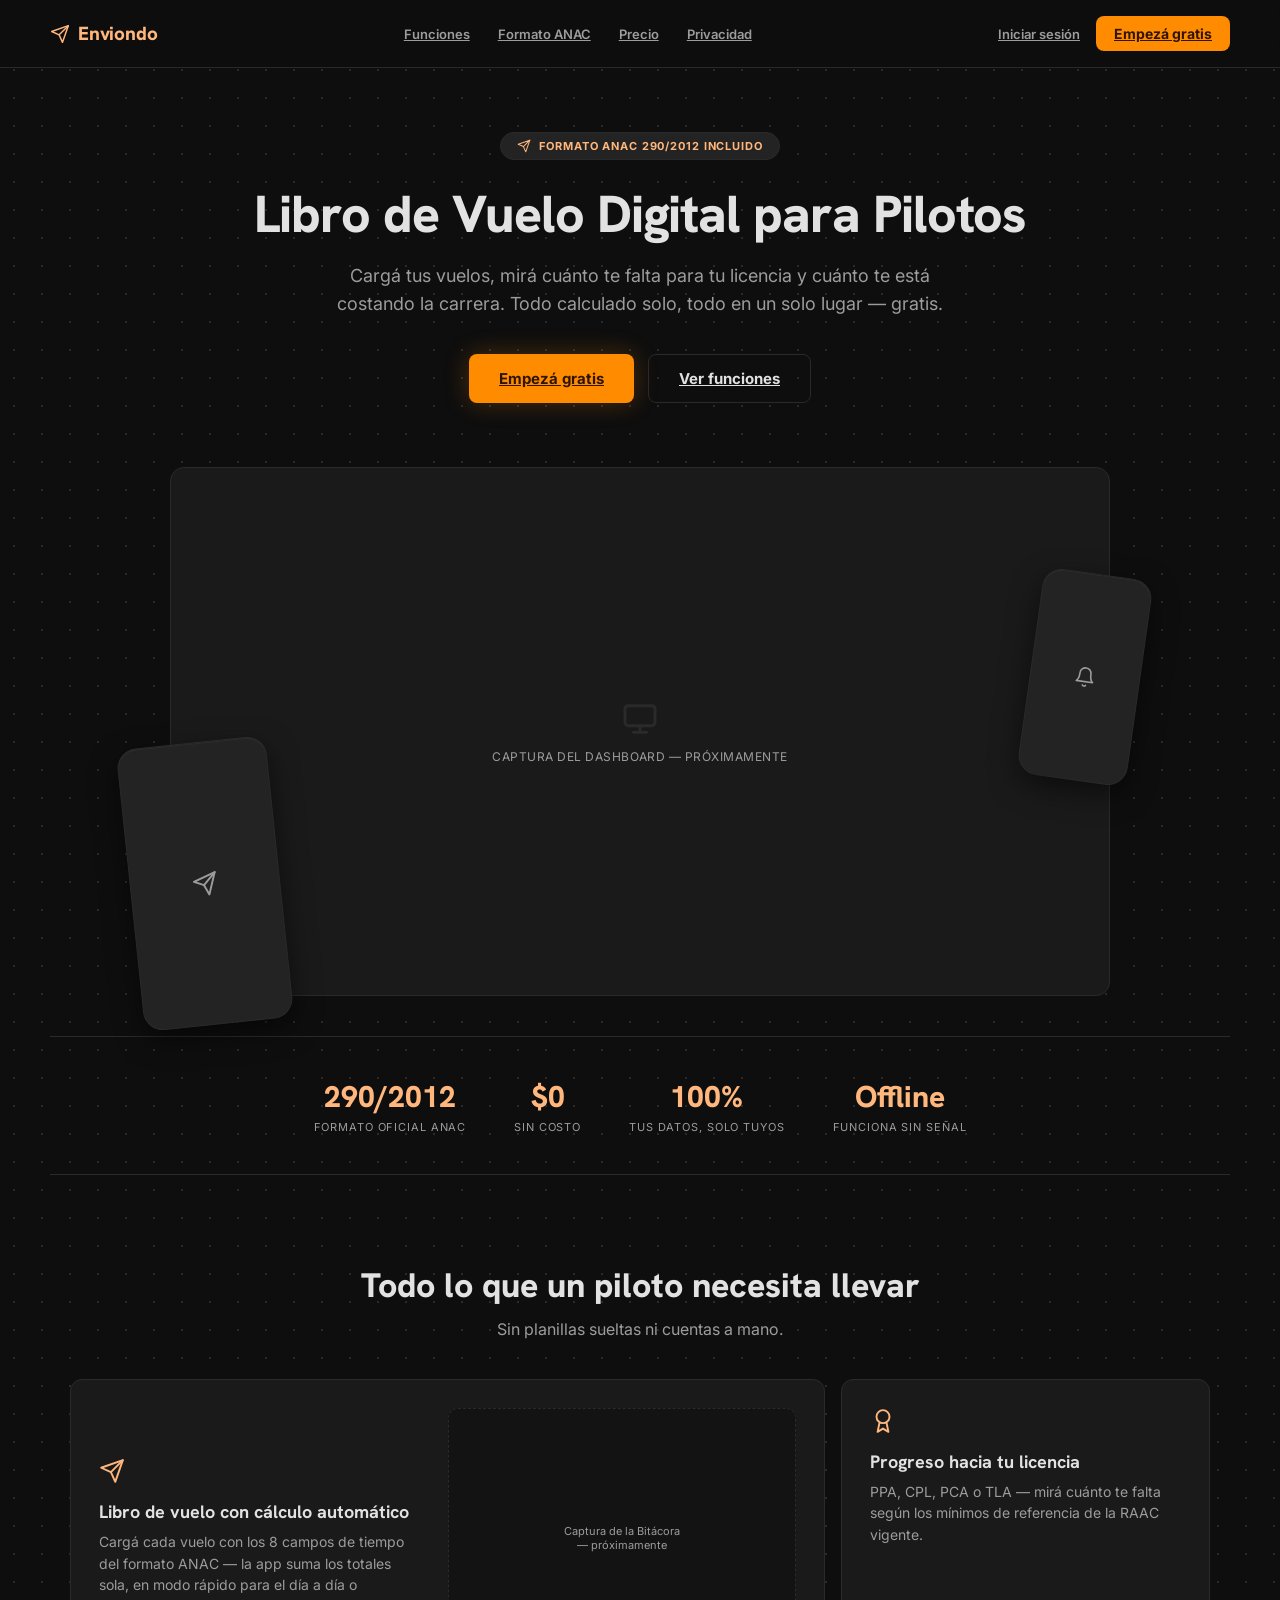
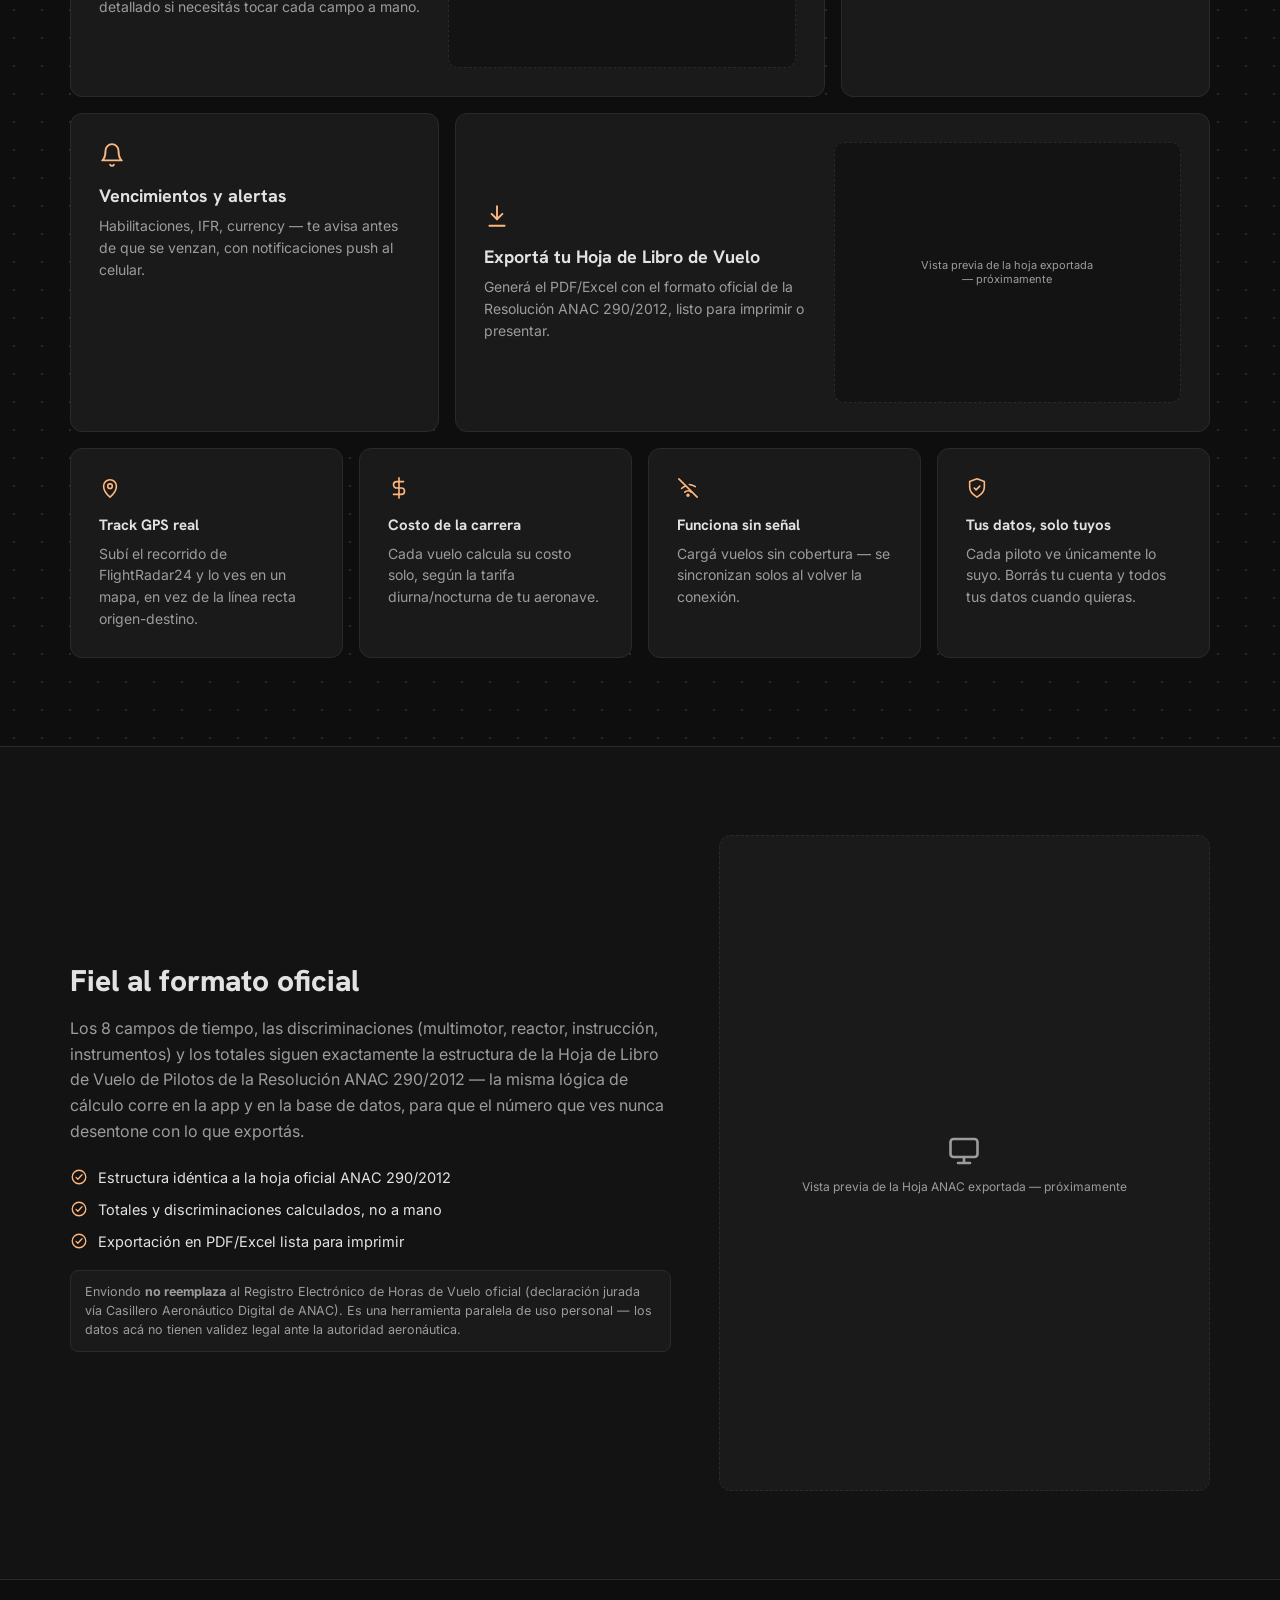
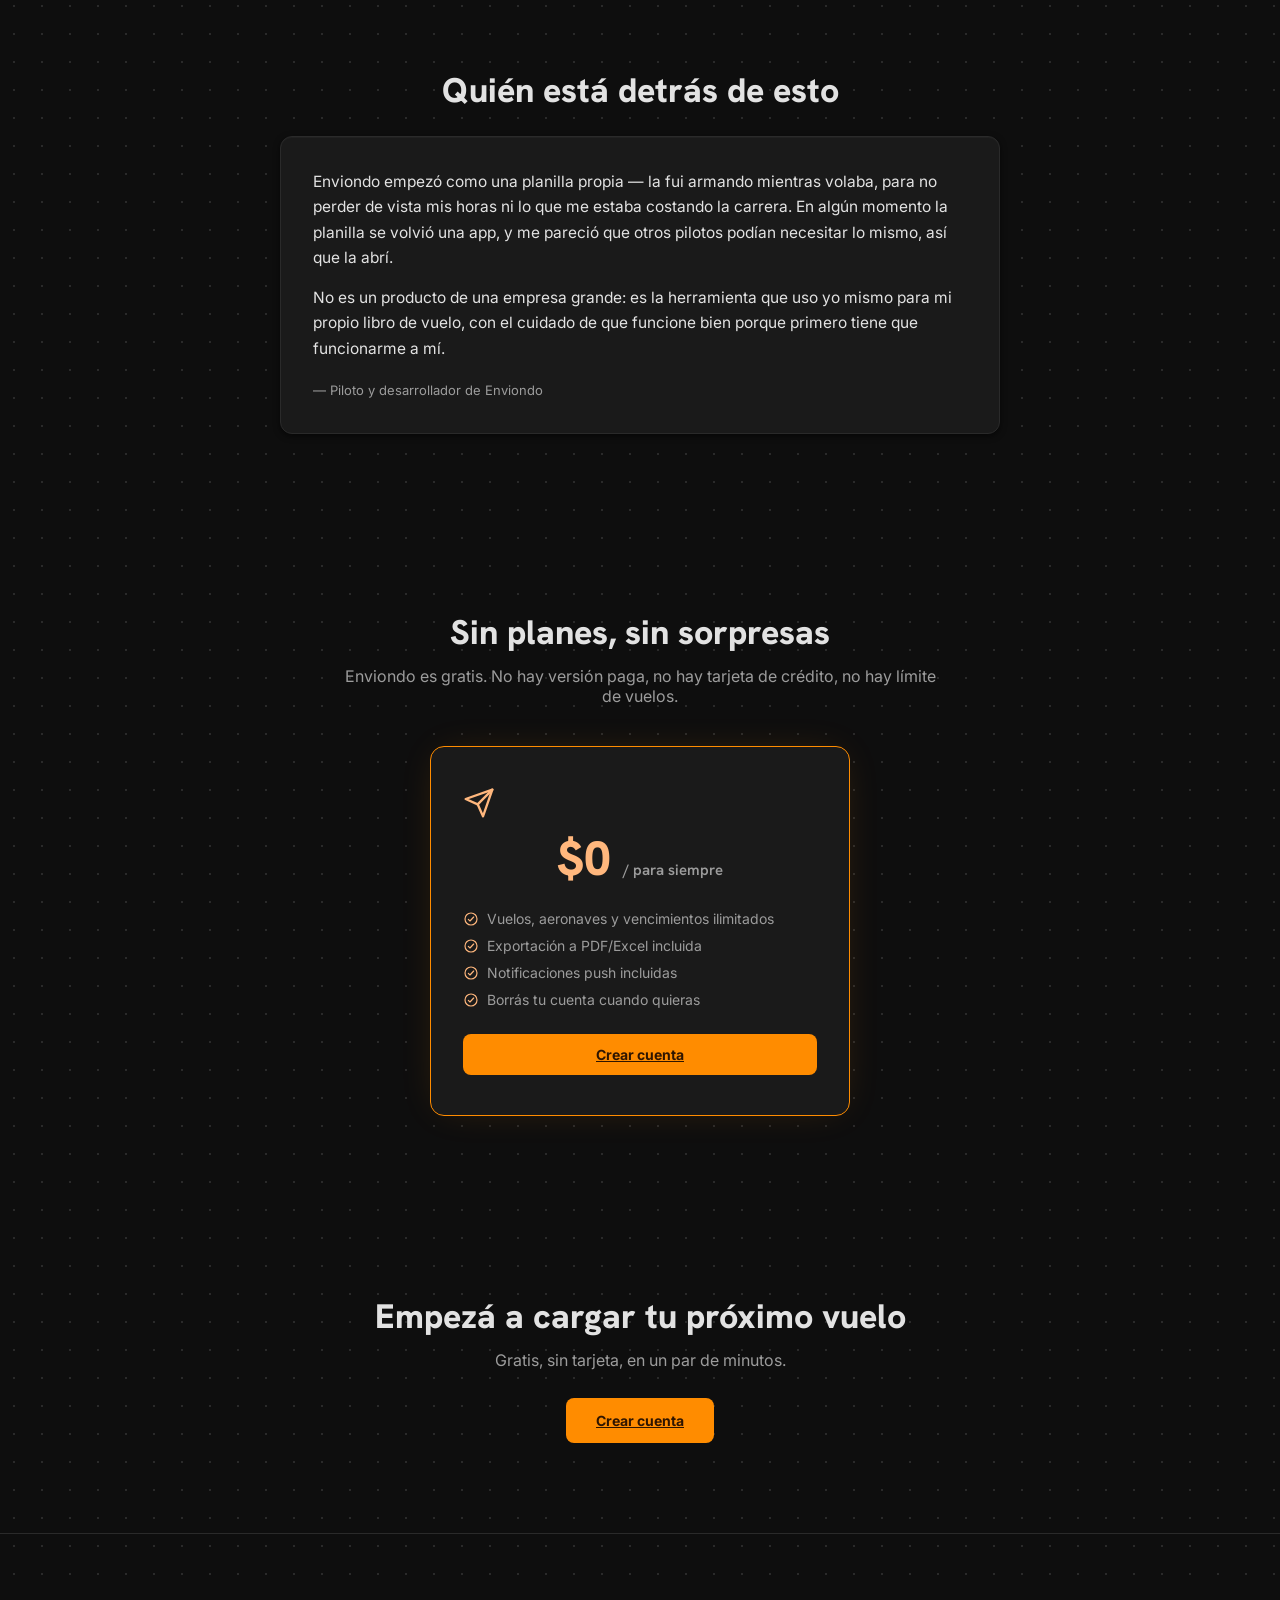
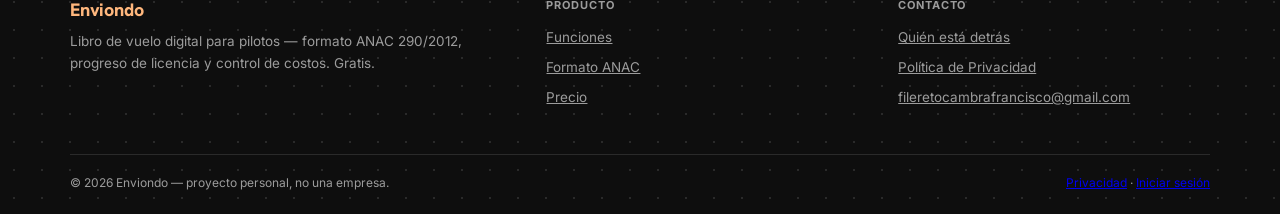
==== commit e8c92712: "Rediseñar landing con estética táctica oscura, contenido real de la app Toma el layout general (nav " ====
--- a/landing.html
+++ b/landing.html
@@ -1,12 +1,11 @@
 <!doctype html>
-<html lang="es-AR">
+<html lang="es-AR" data-theme="dark">
 <head>
 <meta charset="utf-8" />
 <meta name="viewport" content="width=device-width, initial-scale=1" />
-<title>Enviondo — Tu libro de vuelo, sin planillas</title>
-<meta name="description" content="Libro de vuelo digital para pilotos — formato ANAC 290/2012, progreso hacia tu licencia y control de costos, todo en un solo lugar." />
-<meta name="theme-color" content="#111317" />
-<script>try{document.documentElement.setAttribute('data-theme',localStorage.getItem('tema')||(matchMedia('(prefers-color-scheme: dark)').matches?'dark':'light'));}catch(e){}</script>
+<title>Enviondo — Libro de Vuelo Digital para Pilotos</title>
+<meta name="description" content="Libro de vuelo digital — formato ANAC 290/2012, progreso hacia tu licencia y control de costos. Gratis." />
+<meta name="theme-color" content="#0e0e0e" />
 <link rel="manifest" href="manifest.webmanifest" />
 <link rel="icon" href="icons/icon-192.png" />
 <link rel="apple-touch-icon" href="icons/icon-192.png" />
@@ -15,168 +14,281 @@
 <link href="https://fonts.googleapis.com/css2?family=Hanken+Grotesk:wght@600;700;800&family=Inter:wght@400;500;600;700&display=swap" rel="stylesheet" />
 <link rel="stylesheet" href="css/styles.css" />
 <style>
+  /* Landing forzada a oscuro (identidad de marca), independiente del tema
+     que el usuario tenga elegido para la app en sí. */
+  html[data-theme="dark"] body.landing {
+    --bg: #0e0e0e; --bg-elevated: #1a1a1a; --bg-subtle: #131313; --bg-elevated-2: #232323;
+    --border: #2a2a2a; --text: #e2e2e2; --text-muted: #9c9c9c;
+    --brand: #ffb77d; --brand-strong: #ff8c00; --brand-weak: rgba(255, 140, 0, 0.14); --on-brand: #2f1500;
+  }
+  body.landing {
+    background:
+      radial-gradient(circle, var(--border) 1px, transparent 1px) 0 0/28px 28px,
+      var(--bg);
+  }
+
+  .lnd-wrap { max-width: 1180px; margin: 0 auto; padding-left: 20px; padding-right: 20px; }
+
   .lnd-nav {
-    display: flex; align-items: center; justify-content: space-between;
-    max-width: 1080px; margin: 0 auto; padding: 18px 16px;
-  }
-  .lnd-nav .brand { font-family: var(--font-headline); font-weight: 800; font-size: 18px; display: flex; align-items: center; gap: 8px; }
+    position: sticky; top: 0; z-index: 50; backdrop-filter: blur(16px);
+    background: rgba(14, 14, 14, 0.75); border-bottom: 1px solid var(--border);
+  }
+  .lnd-nav-inner { display: flex; align-items: center; justify-content: space-between; padding: 16px 0; }
+  .lnd-nav .brand { font-family: var(--font-headline); font-weight: 800; font-size: 19px; display: flex; align-items: center; gap: 8px; letter-spacing: -0.01em; }
   .lnd-nav .brand .icon { color: var(--brand); }
-
-  .lnd-hero {
-    max-width: 780px; margin: 0 auto; padding: 48px 16px 32px; text-align: center;
+  .lnd-nav-links { display: flex; gap: 28px; }
+  .lnd-nav-links a { color: var(--text-muted); font-size: 13px; font-weight: 600; }
+  .lnd-nav-links a:hover { color: var(--text); }
+  .lnd-nav-actions { display: flex; align-items: center; gap: 16px; }
+  .lnd-nav-actions a.link { color: var(--text-muted); font-size: 13px; font-weight: 600; }
+  @media (max-width: 720px) { .lnd-nav-links { display: none; } }
+
+  .lnd-hero { text-align: center; padding: 64px 20px 40px; }
+  .lnd-chip {
+    display: inline-flex; align-items: center; gap: 8px; background: var(--bg-elevated-2);
+    border: 1px solid var(--border); padding: 6px 16px; border-radius: 999px; margin-bottom: 26px;
+    font-size: 11px; font-weight: 700; letter-spacing: 0.08em; text-transform: uppercase; color: var(--brand);
   }
   .lnd-hero h1 {
-    font-family: var(--font-headline); font-weight: 800; letter-spacing: -0.01em;
-    font-size: clamp(30px, 5vw, 48px); line-height: 1.12; margin: 0 0 16px;
-  }
-  .lnd-hero h1 span { color: var(--brand); }
-  .lnd-hero p.sub { color: var(--text-muted); font-size: 17px; line-height: 1.5; max-width: 560px; margin: 0 auto 28px; }
-  .lnd-cta-row { display: flex; gap: 12px; justify-content: center; flex-wrap: wrap; }
-  .lnd-cta-row .btn { padding: 12px 22px; font-size: 15px; }
-
-  .lnd-badges { display: flex; gap: 8px; justify-content: center; flex-wrap: wrap; margin-top: 22px; }
-  .lnd-badges .badge { font-size: 11px; }
-
-  .lnd-section { max-width: 1080px; margin: 0 auto; padding: 56px 16px; }
-  .lnd-section-head { text-align: center; max-width: 560px; margin: 0 auto 32px; }
-  .lnd-section-head h2 { font-family: var(--font-headline); font-weight: 800; font-size: clamp(24px, 3.4vw, 32px); margin: 0 0 10px; }
-  .lnd-section-head p { color: var(--text-muted); margin: 0; }
-
-  .lnd-features { display: grid; gap: 16px; grid-template-columns: repeat(auto-fit, minmax(230px, 1fr)); }
-  .lnd-feature { padding: 20px; }
-  .lnd-feature .icon-wrap {
-    width: 40px; height: 40px; border-radius: var(--radius-sm); background: var(--brand-weak);
-    color: var(--brand); display: flex; align-items: center; justify-content: center; margin-bottom: 12px;
-  }
-  .lnd-feature h3 { font-family: var(--font-headline); font-size: 15px; font-weight: 700; color: var(--text); margin: 0 0 6px; }
-  .lnd-feature p { color: var(--text-muted); font-size: 13.5px; line-height: 1.5; margin: 0; }
-
-  .lnd-steps { display: grid; gap: 20px; grid-template-columns: repeat(auto-fit, minmax(220px, 1fr)); counter-reset: paso; }
-  .lnd-step { text-align: center; padding: 0 8px; }
-  .lnd-step .num {
-    counter-increment: paso; width: 36px; height: 36px; border-radius: 50%;
-    background: var(--brand); color: var(--on-brand); font-family: var(--font-headline); font-weight: 800;
-    display: flex; align-items: center; justify-content: center; margin: 0 auto 14px; font-size: 15px;
-  }
-  .lnd-step .num::before { content: counter(paso); }
-  .lnd-step h3 { font-family: var(--font-headline); font-size: 15px; margin: 0 0 6px; }
-  .lnd-step p { color: var(--text-muted); font-size: 13.5px; line-height: 1.5; margin: 0; }
-
-  .lnd-quienes { display: grid; gap: 32px; grid-template-columns: 1fr; align-items: center; }
-  .lnd-quienes .card { padding: 28px; }
-  .lnd-quienes p { line-height: 1.6; color: var(--text); margin: 0 0 12px; }
-  .lnd-quienes p:last-child { margin-bottom: 0; }
-  .lnd-quienes .firma { color: var(--text-muted); font-size: 13px; margin-top: 16px; }
-
-  .lnd-cta-final { text-align: center; padding: 56px 16px 64px; }
-  .lnd-cta-final .card { max-width: 520px; margin: 0 auto; padding: 36px 28px; }
-  .lnd-cta-final h2 { font-family: var(--font-headline); font-weight: 800; font-size: 24px; margin: 0 0 10px; }
-  .lnd-cta-final p { color: var(--text-muted); margin: 0 0 22px; }
-
-  .lnd-footer {
-    border-top: 1px solid var(--border); padding: 24px 16px; text-align: center;
-    color: var(--text-muted); font-size: 12.5px;
-  }
-  .lnd-footer a { color: var(--text-muted); }
-  .lnd-footer .links { display: flex; gap: 16px; justify-content: center; margin-bottom: 8px; flex-wrap: wrap; }
+    font-family: var(--font-headline); font-weight: 800; letter-spacing: -0.02em;
+    font-size: clamp(32px, 5.4vw, 52px); line-height: 1.08; margin: 0 auto 20px; max-width: 780px;
+  }
+  .lnd-hero p.sub { color: var(--text-muted); font-size: 18px; line-height: 1.55; max-width: 640px; margin: 0 auto 36px; }
+  .lnd-cta-row { display: flex; gap: 14px; justify-content: center; flex-wrap: wrap; margin-bottom: 64px; }
+  .lnd-cta-row .btn { padding: 14px 30px; font-size: 15px; font-weight: 700; border-radius: 8px; }
+  .lnd-cta-row .btn:not(.secondary) { box-shadow: 0 0 24px rgba(255, 140, 0, 0.25); }
+  .lnd-cta-row .btn.secondary { background: transparent; border: 1px solid var(--border); color: var(--text); }
+
+  /* Mockup del dashboard: placeholder claramente marcado, a reemplazar por
+     una captura real de la app cuando esté lista. */
+  .lnd-showcase { position: relative; max-width: 940px; margin: 0 auto; }
+  .lnd-showcase-main {
+    border: 1px solid var(--border); border-radius: 14px; background: var(--bg-elevated);
+    aspect-ratio: 16/9; display: flex; flex-direction: column; align-items: center; justify-content: center;
+    gap: 10px; color: var(--text-muted);
+  }
+  .lnd-showcase-main .icon { color: var(--border); }
+  .lnd-showcase-main span { font-size: 12px; letter-spacing: 0.04em; }
+  .lnd-showcase-float {
+    position: absolute; width: 150px; aspect-ratio: 9/17; border: 1px solid var(--border);
+    border-radius: 20px; background: var(--bg-elevated-2); display: none;
+    align-items: center; justify-content: center; color: var(--text-muted); box-shadow: var(--shadow-lg);
+  }
+  .lnd-showcase-float.a { left: -40px; bottom: -30px; transform: rotate(-6deg); }
+  .lnd-showcase-float.b { right: -30px; top: 20%; transform: rotate(8deg); width: 110px; }
+  @media (min-width: 900px) { .lnd-showcase-float { display: flex; } }
+
+  .lnd-stats {
+    border-top: 1px solid var(--border); border-bottom: 1px solid var(--border);
+    padding: 40px 20px; display: flex; flex-wrap: wrap; justify-content: center; gap: 48px;
+  }
+  .lnd-stat { text-align: center; }
+  .lnd-stat .v { font-family: var(--font-headline); font-weight: 800; font-size: 30px; color: var(--brand); }
+  .lnd-stat .l { font-size: 11px; letter-spacing: 0.08em; text-transform: uppercase; color: var(--text-muted); margin-top: 4px; }
+
+  .lnd-section { padding: 88px 20px; }
+  .lnd-section-head { text-align: center; max-width: 600px; margin: 0 auto 40px; }
+  .lnd-section-head h2 { font-family: var(--font-headline); font-weight: 800; font-size: clamp(26px, 3.6vw, 34px); margin: 0 0 12px; }
+  .lnd-section-head p { color: var(--text-muted); margin: 0; font-size: 16px; }
+
+  .lnd-bento { display: grid; grid-template-columns: repeat(12, 1fr); gap: 16px; }
+  .lnd-tile {
+    background: var(--bg-elevated); border: 1px solid var(--border); border-radius: 12px; padding: 28px;
+  }
+  .lnd-tile .icon-wrap { color: var(--brand); margin-bottom: 16px; }
+  .lnd-tile h3 { font-family: var(--font-headline); font-size: 18px; font-weight: 700; margin: 0 0 8px; }
+  .lnd-tile p { color: var(--text-muted); font-size: 14px; line-height: 1.55; margin: 0; }
+  .lnd-tile.big { grid-column: span 8; display: flex; gap: 28px; align-items: center; }
+  .lnd-tile.small { grid-column: span 4; }
+  .lnd-tile.big .txt { flex: 1; }
+  .lnd-tile.big .shot {
+    flex: 1; aspect-ratio: 4/3; border: 1px dashed var(--border); border-radius: 10px;
+    display: flex; align-items: center; justify-content: center; color: var(--text-muted); font-size: 11px;
+    background: var(--bg-subtle); text-align: center; padding: 12px;
+  }
+  @media (max-width: 860px) {
+    .lnd-tile.big, .lnd-tile.small { grid-column: span 12; }
+    .lnd-tile.big { flex-direction: column; }
+  }
+  .lnd-tile-row-4 { grid-column: span 12; display: grid; grid-template-columns: repeat(4, 1fr); gap: 16px; }
+  @media (max-width: 760px) { .lnd-tile-row-4 { grid-template-columns: repeat(2, 1fr); } }
+
+  .lnd-fiel { display: grid; gap: 48px; grid-template-columns: 1.1fr 0.9fr; align-items: center; }
+  @media (max-width: 860px) { .lnd-fiel { grid-template-columns: 1fr; } }
+  .lnd-fiel h2 { font-family: var(--font-headline); font-weight: 800; font-size: clamp(24px, 3.2vw, 30px); margin: 0 0 16px; }
+  .lnd-fiel p.lead { color: var(--text-muted); font-size: 16px; line-height: 1.6; margin: 0 0 24px; }
+  .lnd-fiel ul { list-style: none; padding: 0; margin: 0 0 20px; display: flex; flex-direction: column; gap: 14px; }
+  .lnd-fiel li { display: flex; align-items: center; gap: 10px; font-size: 14.5px; }
+  .lnd-fiel li .icon { color: var(--brand); flex-shrink: 0; }
+  .lnd-disclaimer {
+    font-size: 12.5px; color: var(--text-muted); background: var(--bg-elevated); border: 1px solid var(--border);
+    border-radius: 8px; padding: 12px 14px; line-height: 1.5;
+  }
+  .lnd-fiel-visual {
+    aspect-ratio: 3/4; border: 1px dashed var(--border); border-radius: 12px; background: var(--bg-elevated);
+    display: flex; align-items: center; justify-content: center; color: var(--text-muted); font-size: 12px;
+    flex-direction: column; gap: 10px; text-align: center; padding: 20px;
+  }
+
+  .lnd-quienes .card {
+    background: var(--bg-elevated); border: 1px solid var(--border); border-radius: 12px; padding: 32px; max-width: 720px; margin: 0 auto;
+  }
+  .lnd-quienes p { line-height: 1.65; color: var(--text); margin: 0 0 14px; font-size: 15.5px; }
+  .lnd-quienes p:last-of-type { margin-bottom: 0; }
+  .lnd-quienes .firma { color: var(--text-muted); font-size: 13px; margin-top: 18px; }
+
+  .lnd-gratis { text-align: center; }
+  .lnd-gratis .card {
+    max-width: 420px; margin: 0 auto; background: var(--bg-elevated); border: 1px solid var(--brand-strong);
+    border-radius: 14px; padding: 40px 32px; box-shadow: 0 0 40px -12px rgba(255, 140, 0, 0.2);
+  }
+  .lnd-gratis .precio { font-family: var(--font-headline); font-weight: 800; font-size: 48px; color: var(--brand); margin: 8px 0 4px; }
+  .lnd-gratis .precio span { font-size: 15px; color: var(--text-muted); font-weight: 600; }
+  .lnd-gratis ul { list-style: none; padding: 0; margin: 20px 0 26px; display: flex; flex-direction: column; gap: 10px; }
+  .lnd-gratis li { display: flex; align-items: center; gap: 8px; font-size: 14px; color: var(--text-muted); }
+  .lnd-gratis li .icon { color: var(--brand); flex-shrink: 0; }
+
+  .lnd-cta-final { text-align: center; padding: 90px 20px; }
+  .lnd-cta-final h2 { font-family: var(--font-headline); font-weight: 800; font-size: clamp(26px, 3.6vw, 34px); margin: 0 0 12px; }
+  .lnd-cta-final p { color: var(--text-muted); margin: 0 0 28px; }
+
+  .lnd-footer { border-top: 1px solid var(--border); padding: 64px 20px 24px; }
+  .lnd-footer-grid { display: grid; grid-template-columns: 1.4fr 1fr 1fr; gap: 40px; margin-bottom: 48px; }
+  @media (max-width: 700px) { .lnd-footer-grid { grid-template-columns: 1fr; gap: 32px; } }
+  .lnd-footer .brand { font-family: var(--font-headline); font-weight: 800; font-size: 18px; color: var(--brand); margin-bottom: 10px; }
+  .lnd-footer p { color: var(--text-muted); font-size: 13.5px; line-height: 1.6; margin: 0; }
+  .lnd-footer h4 { font-size: 11px; letter-spacing: 0.08em; text-transform: uppercase; color: var(--text-muted); margin: 0 0 14px; }
+  .lnd-footer ul { list-style: none; padding: 0; margin: 0; display: flex; flex-direction: column; gap: 10px; }
+  .lnd-footer ul a { color: var(--text-muted); font-size: 13.5px; }
+  .lnd-footer ul a:hover { color: var(--text); }
+  .lnd-footer-bottom {
+    border-top: 1px solid var(--border); padding-top: 20px; display: flex; justify-content: space-between;
+    flex-wrap: wrap; gap: 12px; color: var(--text-muted); font-size: 12px;
+  }
 </style>
 </head>
-<body>
+<body class="landing">
 
 <nav class="lnd-nav">
-  <div class="brand"><span class="icon" id="nav-icon"></span> Enviondo</div>
-  <a class="btn secondary" href="index.html">Iniciar sesión</a>
+  <div class="lnd-wrap lnd-nav-inner">
+    <div class="brand"><span class="icon" id="nav-icon"></span> Enviondo</div>
+    <div class="lnd-nav-links">
+      <a href="#funciones">Funciones</a>
+      <a href="#fiel-anac">Formato ANAC</a>
+      <a href="#gratis">Precio</a>
+      <a href="privacidad.html">Privacidad</a>
+    </div>
+    <div class="lnd-nav-actions">
+      <a class="link" href="index.html">Iniciar sesión</a>
+      <a class="btn" href="index.html" style="padding:9px 18px;font-weight:700">Empezá gratis</a>
+    </div>
+  </div>
 </nav>
 
 <header class="lnd-hero">
-  <h1>Tu libro de vuelo, <span>sin planillas</span></h1>
-  <p class="sub">Cargá tus vuelos, mirá cuánto te falta para tu licencia y cuánto te está costando la carrera — todo en un solo lugar, con el formato oficial de la Hoja de Libro de Vuelo (ANAC 290/2012).</p>
+  <div class="lnd-chip"><span id="chip-icon"></span> Formato ANAC 290/2012 incluido</div>
+  <h1>Libro de Vuelo Digital para Pilotos</h1>
+  <p class="sub">Cargá tus vuelos, mirá cuánto te falta para tu licencia y cuánto te está costando la carrera. Todo calculado solo, todo en un solo lugar — gratis.</p>
   <div class="lnd-cta-row">
-    <a class="btn" href="index.html">Crear cuenta gratis</a>
-    <a class="btn secondary" href="index.html">Ya tengo cuenta</a>
-  </div>
-  <div class="lnd-badges">
-    <span class="badge neutral">Formato ANAC 290/2012</span>
-    <span class="badge neutral">Funciona sin señal</span>
-    <span class="badge neutral">Sin costo</span>
+    <a class="btn" href="index.html">Empezá gratis</a>
+    <a class="btn secondary" href="#funciones">Ver funciones</a>
+  </div>
+
+  <div class="lnd-showcase">
+    <div class="lnd-showcase-main">
+      <span class="icon" id="shot-main-icon"></span>
+      <span>CAPTURA DEL DASHBOARD — PRÓXIMAMENTE</span>
+    </div>
+    <div class="lnd-showcase-float a"><span class="icon" id="shot-a-icon"></span></div>
+    <div class="lnd-showcase-float b"><span class="icon" id="shot-b-icon"></span></div>
   </div>
 </header>
 
-<section class="lnd-section">
+<section class="lnd-stats lnd-wrap">
+  <div class="lnd-stat"><div class="v">290/2012</div><div class="l">Formato oficial ANAC</div></div>
+  <div class="lnd-stat"><div class="v">$0</div><div class="l">Sin costo</div></div>
+  <div class="lnd-stat"><div class="v">100%</div><div class="l">Tus datos, solo tuyos</div></div>
+  <div class="lnd-stat"><div class="v">Offline</div><div class="l">Funciona sin señal</div></div>
+</section>
+
+<section class="lnd-section lnd-wrap" id="funciones">
   <div class="lnd-section-head">
     <h2>Todo lo que un piloto necesita llevar</h2>
-    <p>No reemplaza al registro oficial de ANAC — es la herramienta de todos los días para no perder de vista tu progreso.</p>
-  </div>
-  <div class="lnd-features">
-    <div class="card lnd-feature">
-      <div class="icon-wrap" id="f-icon-plane"></div>
-      <h3>Libro de vuelo digital</h3>
-      <p>Cargá cada vuelo con los 8 campos de tiempo del formato ANAC — la app calcula los totales sola, sin que hagas cuentas a mano.</p>
-    </div>
-    <div class="card lnd-feature">
-      <div class="icon-wrap" id="f-icon-award"></div>
+    <p>Sin planillas sueltas ni cuentas a mano.</p>
+  </div>
+  <div class="lnd-bento">
+    <div class="lnd-tile big">
+      <div class="txt">
+        <div class="icon-wrap" id="t-plane"></div>
+        <h3>Libro de vuelo con cálculo automático</h3>
+        <p>Cargá cada vuelo con los 8 campos de tiempo del formato ANAC — la app suma los totales sola, en modo rápido para el día a día o detallado si necesitás tocar cada campo a mano.</p>
+      </div>
+      <div class="shot">Captura de la Bitácora<br>— próximamente</div>
+    </div>
+    <div class="lnd-tile small">
+      <div class="icon-wrap" id="t-award"></div>
       <h3>Progreso hacia tu licencia</h3>
-      <p>Mirá de un vistazo cuánto te falta para PPA, CPL, PCA o TLA, con los mínimos de referencia de la RAAC vigente.</p>
-    </div>
-    <div class="card lnd-feature">
-      <div class="icon-wrap" id="f-icon-dollar"></div>
-      <h3>Costo de la carrera</h3>
-      <p>Cada vuelo calcula su costo solo, según la tarifa diurna/nocturna de tu aeronave — sin cargar plata a mano.</p>
-    </div>
-    <div class="card lnd-feature">
-      <div class="icon-wrap" id="f-icon-bell"></div>
-      <h3>Vencimientos y avisos</h3>
+      <p>PPA, CPL, PCA o TLA — mirá cuánto te falta según los mínimos de referencia de la RAAC vigente.</p>
+    </div>
+    <div class="lnd-tile small">
+      <div class="icon-wrap" id="t-bell"></div>
+      <h3>Vencimientos y alertas</h3>
       <p>Habilitaciones, IFR, currency — te avisa antes de que se venzan, con notificaciones push al celular.</p>
     </div>
-    <div class="card lnd-feature">
-      <div class="icon-wrap" id="f-icon-map"></div>
-      <h3>Track GPS real</h3>
-      <p>Subí el recorrido real de tu vuelo (FlightRadar24) y lo ves en un mapa, en vez de la línea recta origen-destino.</p>
-    </div>
-    <div class="card lnd-feature">
-      <div class="icon-wrap" id="f-icon-download"></div>
-      <h3>Exportá tu hoja ANAC</h3>
-      <p>Generá el PDF/Excel con el formato oficial de la Hoja de Libro de Vuelo, listo para imprimir o presentar.</p>
-    </div>
-    <div class="card lnd-feature">
-      <div class="icon-wrap" id="f-icon-wifi"></div>
-      <h3>Funciona sin señal</h3>
-      <p>Cargá vuelos en el aeródromo sin cobertura — se guardan en el dispositivo y se suben solos al volver la conexión.</p>
-    </div>
-    <div class="card lnd-feature">
-      <div class="icon-wrap" id="f-icon-shield"></div>
-      <h3>Tus datos, solo tuyos</h3>
-      <p>Cada piloto ve únicamente lo suyo. Podés borrar tu cuenta y todos tus datos cuando quieras, sin vueltas.</p>
-    </div>
-  </div>
-</section>
-
-<section class="lnd-section" style="background:var(--bg-subtle);border-radius:var(--radius)">
-  <div class="lnd-section-head">
-    <h2>Cómo funciona</h2>
-    <p>Tres pasos, sin curva de aprendizaje.</p>
-  </div>
-  <div class="lnd-steps">
-    <div class="lnd-step">
-      <div class="num"></div>
-      <h3>Creá tu cuenta</h3>
-      <p>Con tu email, en un minuto. Cargá tu aeronave (o las que uses) con sus tarifas por hora.</p>
-    </div>
-    <div class="lnd-step">
-      <div class="num"></div>
-      <h3>Cargá tus vuelos</h3>
-      <p>Modo rápido para el día a día, o detallado si necesitás tocar los 8 campos del libro a mano.</p>
-    </div>
-    <div class="lnd-step">
-      <div class="num"></div>
-      <h3>Mirá tu progreso</h3>
-      <p>El Dashboard te muestra horas totales, avance hacia tu licencia, vencimientos y costo acumulado.</p>
-    </div>
-  </div>
-</section>
-
-<section class="lnd-section lnd-quienes">
-  <div class="lnd-section-head" style="margin-bottom:20px">
+    <div class="lnd-tile big">
+      <div class="txt">
+        <div class="icon-wrap" id="t-download"></div>
+        <h3>Exportá tu Hoja de Libro de Vuelo</h3>
+        <p>Generá el PDF/Excel con el formato oficial de la Resolución ANAC 290/2012, listo para imprimir o presentar.</p>
+      </div>
+      <div class="shot">Vista previa de la hoja exportada<br>— próximamente</div>
+    </div>
+    <div class="lnd-tile-row-4">
+      <div class="lnd-tile">
+        <div class="icon-wrap" id="t-map"></div>
+        <h3 style="font-size:15px">Track GPS real</h3>
+        <p>Subí el recorrido de FlightRadar24 y lo ves en un mapa, en vez de la línea recta origen-destino.</p>
+      </div>
+      <div class="lnd-tile">
+        <div class="icon-wrap" id="t-dollar"></div>
+        <h3 style="font-size:15px">Costo de la carrera</h3>
+        <p>Cada vuelo calcula su costo solo, según la tarifa diurna/nocturna de tu aeronave.</p>
+      </div>
+      <div class="lnd-tile">
+        <div class="icon-wrap" id="t-wifi"></div>
+        <h3 style="font-size:15px">Funciona sin señal</h3>
+        <p>Cargá vuelos sin cobertura — se sincronizan solos al volver la conexión.</p>
+      </div>
+      <div class="lnd-tile">
+        <div class="icon-wrap" id="t-shield"></div>
+        <h3 style="font-size:15px">Tus datos, solo tuyos</h3>
+        <p>Cada piloto ve únicamente lo suyo. Borrás tu cuenta y todos tus datos cuando quieras.</p>
+      </div>
+    </div>
+  </div>
+</section>
+
+<section class="lnd-section" style="background:var(--bg-subtle);border-top:1px solid var(--border);border-bottom:1px solid var(--border)" id="fiel-anac">
+  <div class="lnd-wrap lnd-fiel">
+    <div>
+      <h2>Fiel al formato oficial</h2>
+      <p class="lead">Los 8 campos de tiempo, las discriminaciones (multimotor, reactor, instrucción, instrumentos) y los totales siguen exactamente la estructura de la Hoja de Libro de Vuelo de Pilotos de la Resolución ANAC 290/2012 — la misma lógica de cálculo corre en la app y en la base de datos, para que el número que ves nunca desentone con lo que exportás.</p>
+      <ul>
+        <li><span class="icon" id="chk-1"></span> Estructura idéntica a la hoja oficial ANAC 290/2012</li>
+        <li><span class="icon" id="chk-2"></span> Totales y discriminaciones calculados, no a mano</li>
+        <li><span class="icon" id="chk-3"></span> Exportación en PDF/Excel lista para imprimir</li>
+      </ul>
+      <p class="lnd-disclaimer">Enviondo <strong>no reemplaza</strong> al Registro Electrónico de Horas de Vuelo oficial (declaración jurada vía Casillero Aeronáutico Digital de ANAC). Es una herramienta paralela de uso personal — los datos acá no tienen validez legal ante la autoridad aeronáutica.</p>
+    </div>
+    <div class="lnd-fiel-visual">
+      <span class="icon" id="fiel-icon"></span>
+      <span>Vista previa de la Hoja ANAC exportada — próximamente</span>
+    </div>
+  </div>
+</section>
+
+<section class="lnd-section lnd-wrap lnd-quienes" id="quienes">
+  <div class="lnd-section-head" style="margin-bottom:24px">
     <h2>Quién está detrás de esto</h2>
   </div>
   <div class="card">
@@ -186,33 +298,86 @@
   </div>
 </section>
 
-<section class="lnd-cta-final">
+<section class="lnd-section lnd-wrap lnd-gratis" id="gratis">
+  <div class="lnd-section-head">
+    <h2>Sin planes, sin sorpresas</h2>
+    <p>Enviondo es gratis. No hay versión paga, no hay tarjeta de crédito, no hay límite de vuelos.</p>
+  </div>
   <div class="card">
-    <h2>Empezá a cargar tu próximo vuelo</h2>
-    <p>Gratis, sin tarjeta, en un par de minutos.</p>
-    <a class="btn" href="index.html" style="padding:12px 24px">Crear cuenta</a>
-  </div>
+    <div class="icon-wrap" id="gratis-icon" style="color:var(--brand)"></div>
+    <div class="precio">$0 <span>/ para siempre</span></div>
+    <ul>
+      <li><span class="icon" id="g-1"></span> Vuelos, aeronaves y vencimientos ilimitados</li>
+      <li><span class="icon" id="g-2"></span> Exportación a PDF/Excel incluida</li>
+      <li><span class="icon" id="g-3"></span> Notificaciones push incluidas</li>
+      <li><span class="icon" id="g-4"></span> Borrás tu cuenta cuando quieras</li>
+    </ul>
+    <a class="btn" href="index.html" style="width:100%;justify-content:center;padding:12px 24px">Crear cuenta</a>
+  </div>
+</section>
+
+<section class="lnd-cta-final lnd-wrap">
+  <h2>Empezá a cargar tu próximo vuelo</h2>
+  <p>Gratis, sin tarjeta, en un par de minutos.</p>
+  <a class="btn" href="index.html" style="padding:14px 30px;font-weight:700">Crear cuenta</a>
 </section>
 
 <footer class="lnd-footer">
-  <div class="links">
-    <a href="privacidad.html">Política de Privacidad</a>
-    <a href="index.html">Iniciar sesión</a>
-  </div>
-  <p>Enviondo no reemplaza al Registro Electrónico de Horas de Vuelo oficial de ANAC — es una herramienta paralela de uso personal.</p>
+  <div class="lnd-wrap">
+    <div class="lnd-footer-grid">
+      <div>
+        <div class="brand">Enviondo</div>
+        <p>Libro de vuelo digital para pilotos — formato ANAC 290/2012, progreso de licencia y control de costos. Gratis.</p>
+      </div>
+      <div>
+        <h4>Producto</h4>
+        <ul>
+          <li><a href="#funciones">Funciones</a></li>
+          <li><a href="#fiel-anac">Formato ANAC</a></li>
+          <li><a href="#gratis">Precio</a></li>
+        </ul>
+      </div>
+      <div>
+        <h4>Contacto</h4>
+        <ul>
+          <li><a href="#quienes">Quién está detrás</a></li>
+          <li><a href="privacidad.html">Política de Privacidad</a></li>
+          <li><a href="mailto:fileretocambrafrancisco@gmail.com">fileretocambrafrancisco@gmail.com</a></li>
+        </ul>
+      </div>
+    </div>
+    <div class="lnd-footer-bottom">
+      <span>© 2026 Enviondo — proyecto personal, no una empresa.</span>
+      <span><a href="privacidad.html">Privacidad</a> · <a href="index.html">Iniciar sesión</a></span>
+    </div>
+  </div>
 </footer>
 
 <script src="js/icons.js"></script>
 <script>
-  document.getElementById('nav-icon').innerHTML = Icons.plane(20);
-  document.getElementById('f-icon-plane').innerHTML = Icons.plane(20);
-  document.getElementById('f-icon-award').innerHTML = Icons.award(20);
-  document.getElementById('f-icon-dollar').innerHTML = Icons.dollar(20);
-  document.getElementById('f-icon-bell').innerHTML = Icons.bell(20);
-  document.getElementById('f-icon-map').innerHTML = Icons.mapPin(20);
-  document.getElementById('f-icon-download').innerHTML = Icons.download(20);
-  document.getElementById('f-icon-wifi').innerHTML = Icons.wifiOff(20);
-  document.getElementById('f-icon-shield').innerHTML = Icons.shieldCheck(20);
+  const icon = (id, name, size = 20) => document.getElementById(id).innerHTML = Icons[name](size);
+  icon('nav-icon', 'plane', 20);
+  icon('chip-icon', 'plane', 14);
+  icon('shot-main-icon', 'monitor', 40);
+  icon('shot-a-icon', 'plane', 26);
+  icon('shot-b-icon', 'bell', 22);
+  icon('t-plane', 'plane', 26);
+  icon('t-award', 'award', 26);
+  icon('t-bell', 'bell', 26);
+  icon('t-download', 'download', 26);
+  icon('t-map', 'mapPin', 22);
+  icon('t-dollar', 'dollar', 22);
+  icon('t-wifi', 'wifiOff', 22);
+  icon('t-shield', 'shieldCheck', 22);
+  icon('chk-1', 'checkCircle', 18);
+  icon('chk-2', 'checkCircle', 18);
+  icon('chk-3', 'checkCircle', 18);
+  icon('fiel-icon', 'monitor', 36);
+  icon('gratis-icon', 'plane', 32);
+  icon('g-1', 'checkCircle', 16);
+  icon('g-2', 'checkCircle', 16);
+  icon('g-3', 'checkCircle', 16);
+  icon('g-4', 'checkCircle', 16);
 </script>
 </body>
 </html>
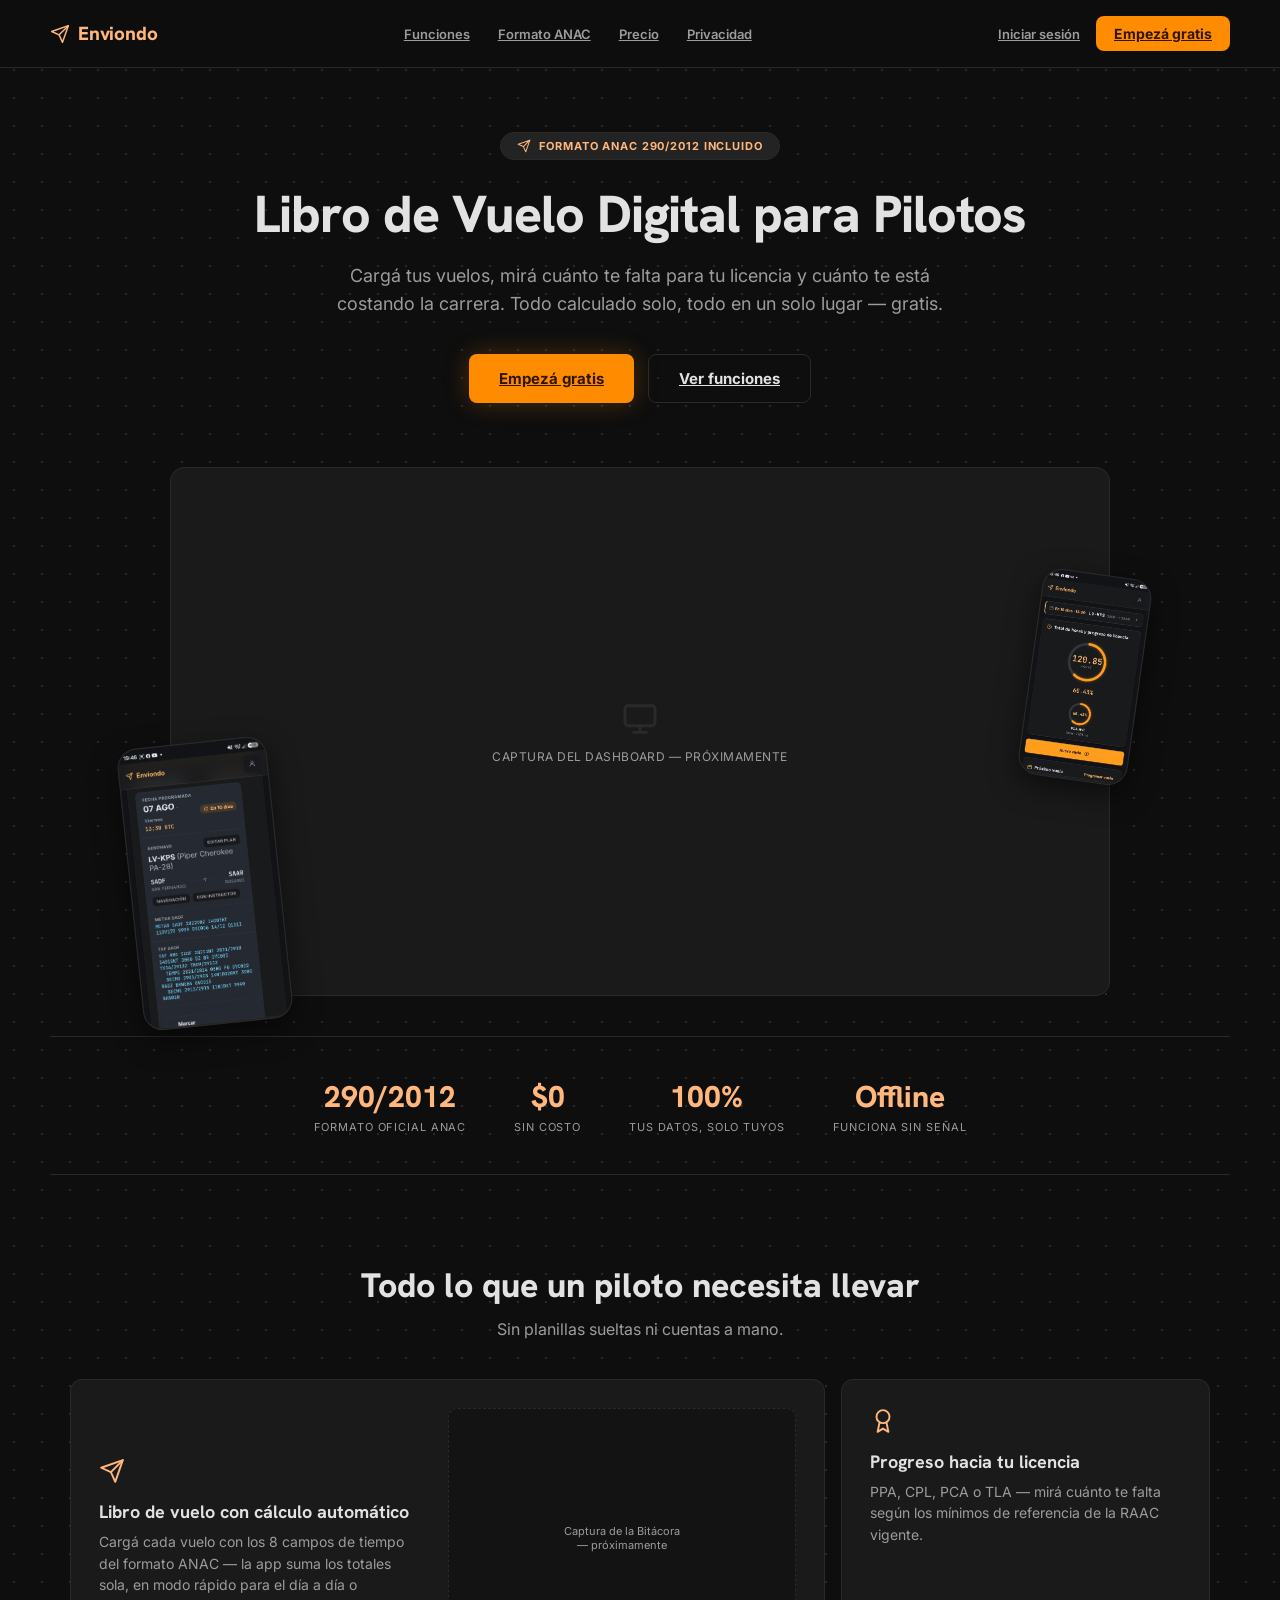
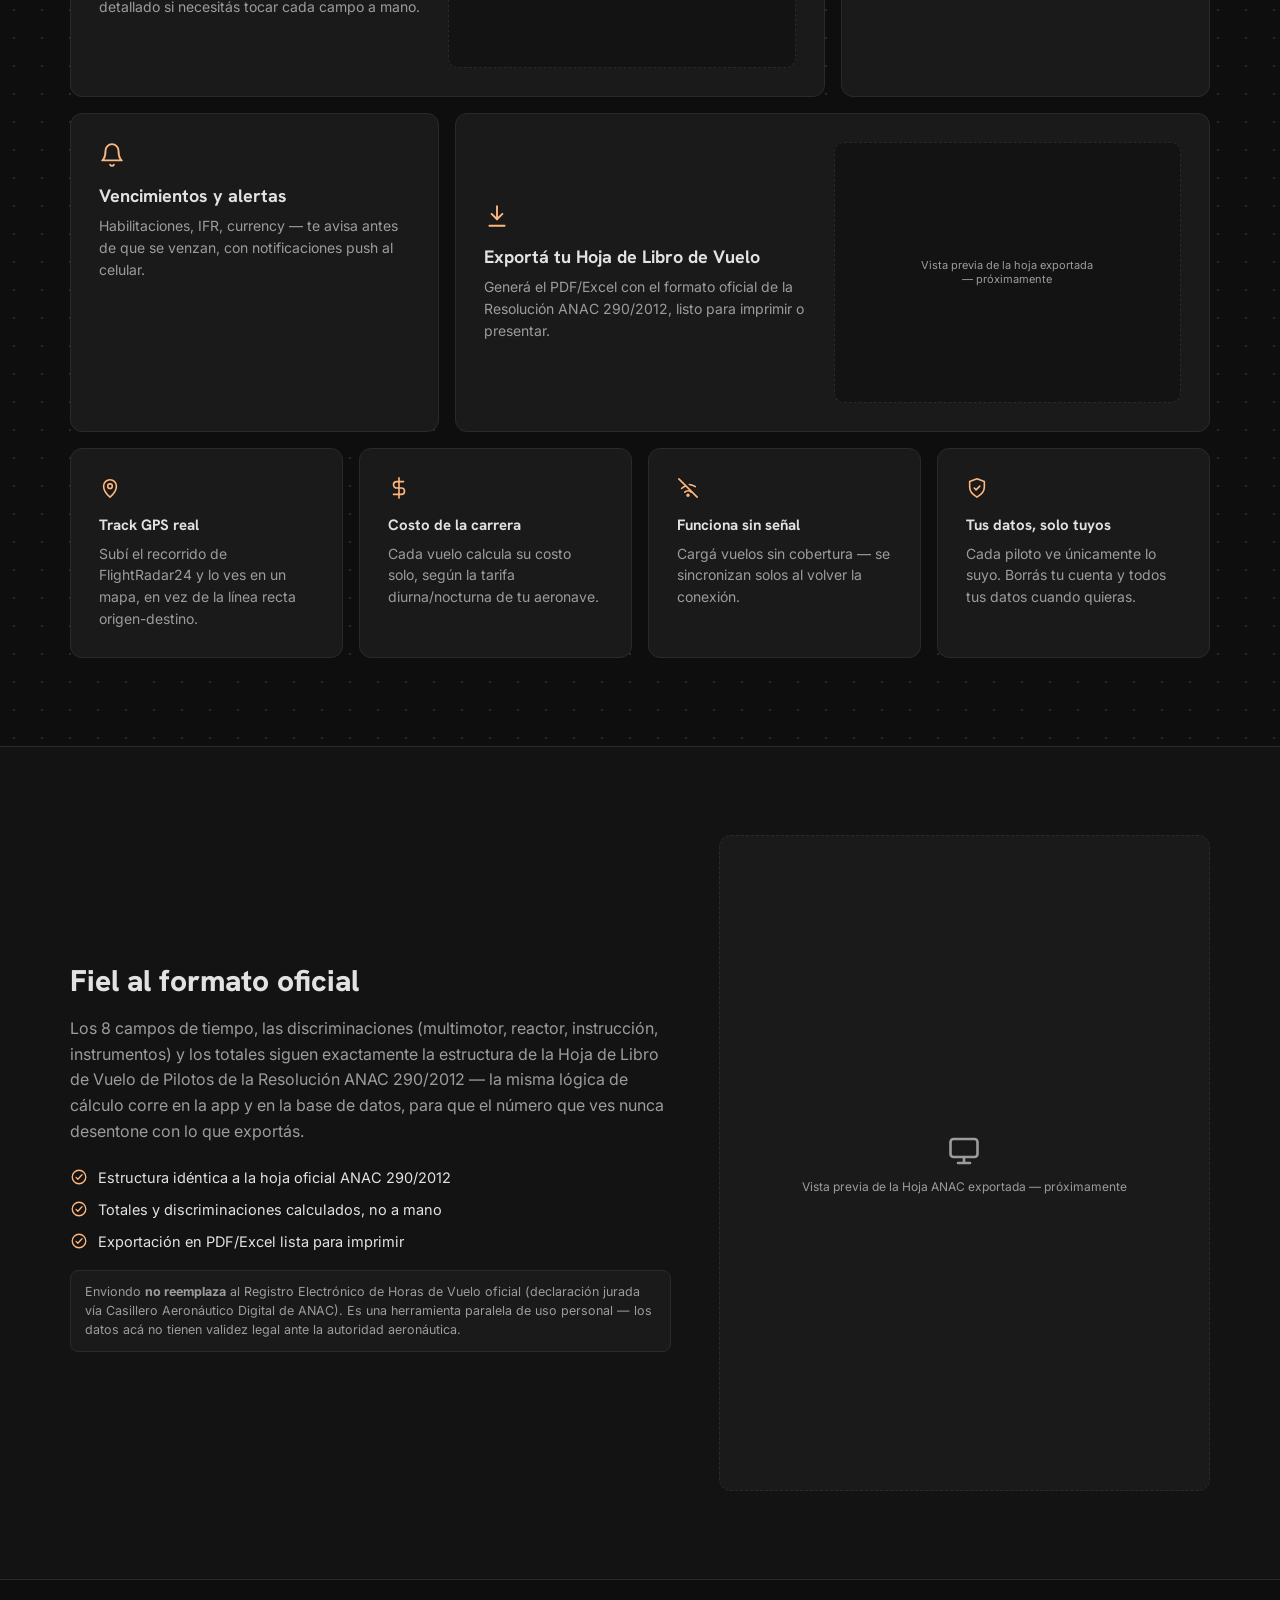
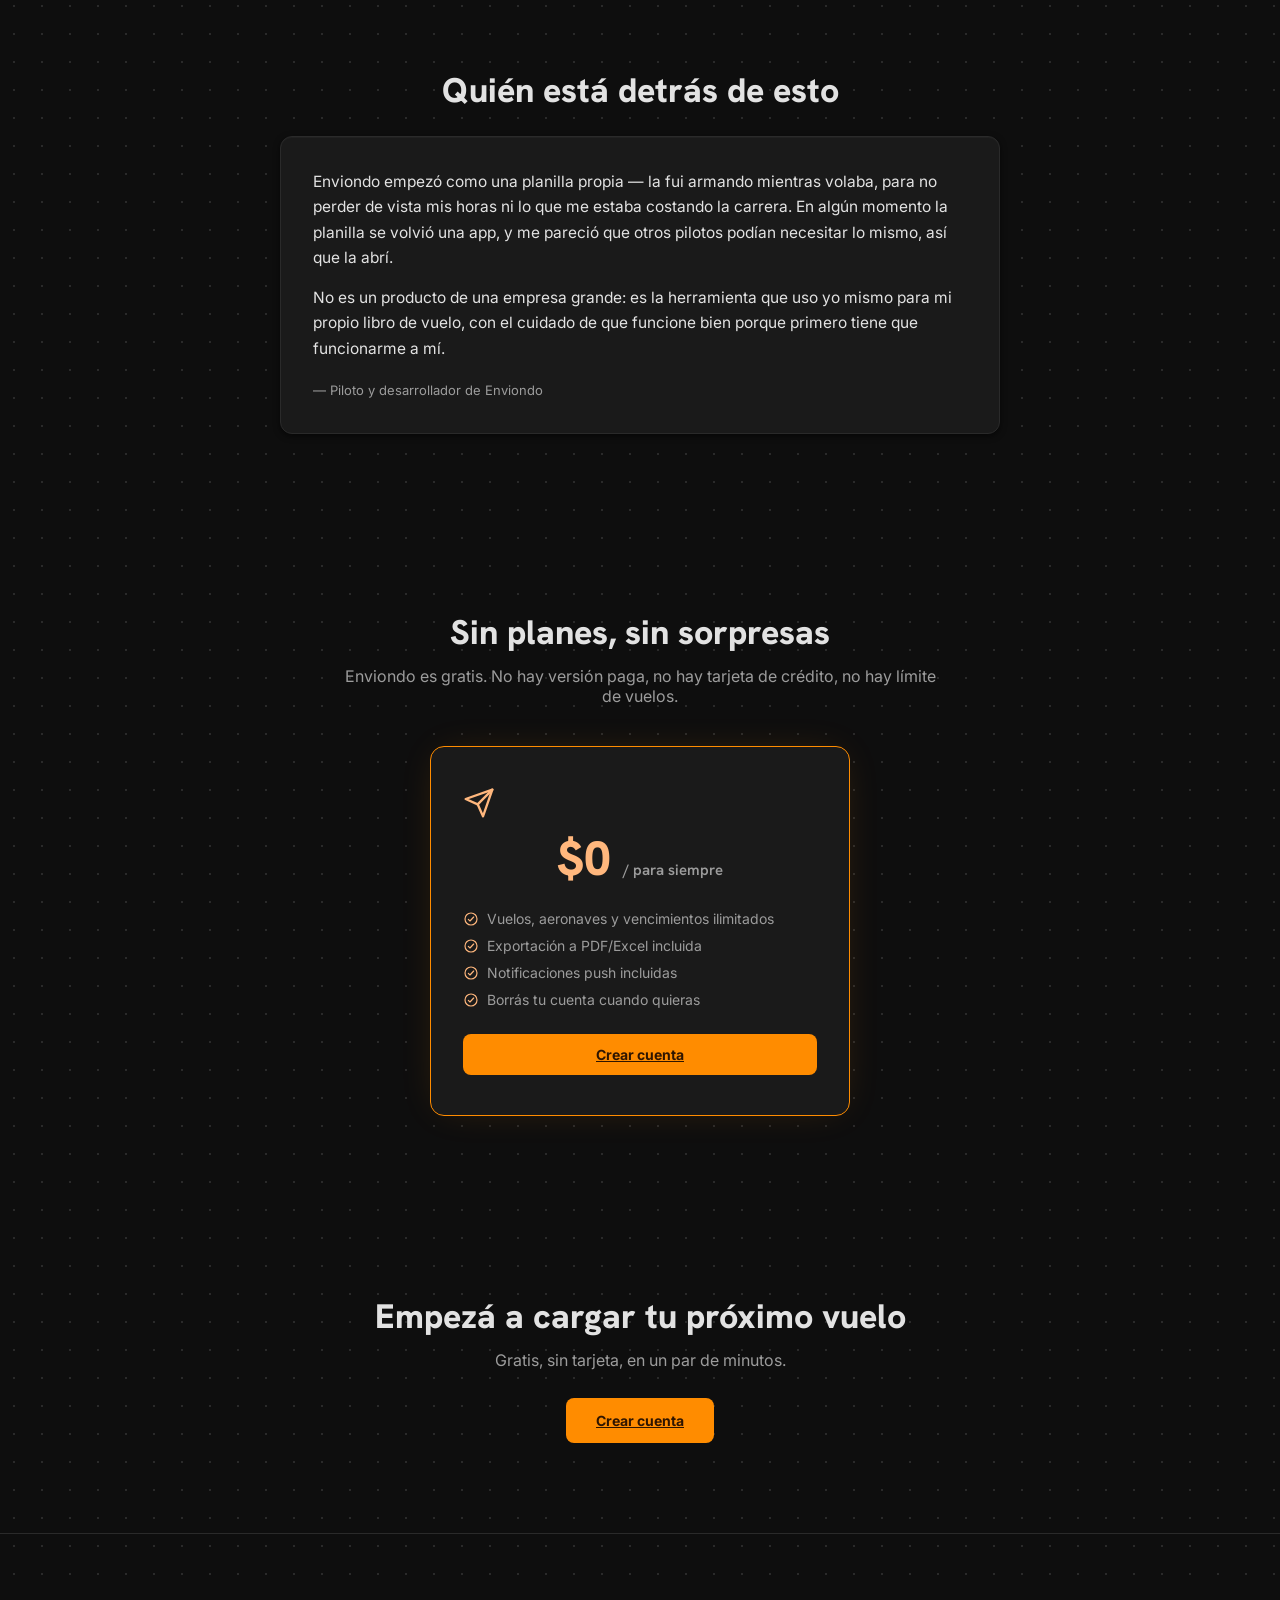
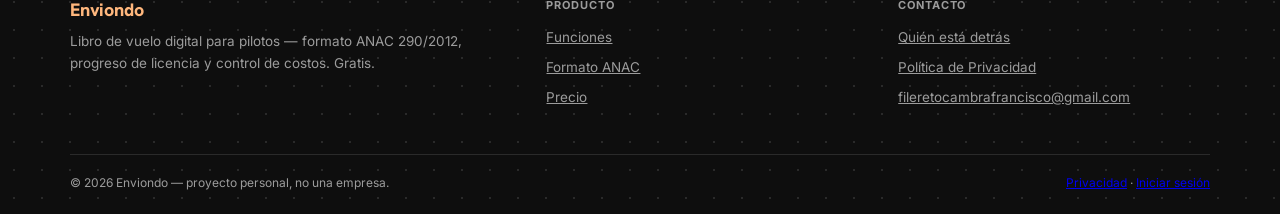
==== commit 4e8a3d36: "Landing: usar capturas reales de la app en los mockups flotantes del hero Reemplaza los placeholders" ====
--- a/landing.html
+++ b/landing.html
@@ -73,7 +73,9 @@
     position: absolute; width: 150px; aspect-ratio: 9/17; border: 1px solid var(--border);
     border-radius: 20px; background: var(--bg-elevated-2); display: none;
     align-items: center; justify-content: center; color: var(--text-muted); box-shadow: var(--shadow-lg);
-  }
+    overflow: hidden;
+  }
+  .lnd-showcase-float img { width: 100%; height: 100%; object-fit: cover; object-position: top; display: block; }
   .lnd-showcase-float.a { left: -40px; bottom: -30px; transform: rotate(-6deg); }
   .lnd-showcase-float.b { right: -30px; top: 20%; transform: rotate(8deg); width: 110px; }
   @media (min-width: 900px) { .lnd-showcase-float { display: flex; } }
@@ -199,8 +201,8 @@
       <span class="icon" id="shot-main-icon"></span>
       <span>CAPTURA DEL DASHBOARD — PRÓXIMAMENTE</span>
     </div>
-    <div class="lnd-showcase-float a"><span class="icon" id="shot-a-icon"></span></div>
-    <div class="lnd-showcase-float b"><span class="icon" id="shot-b-icon"></span></div>
+    <div class="lnd-showcase-float a"><img src="img/landing/mobile-dashboard.jpg" alt="Dashboard de Enviondo en el celular" loading="lazy"></div>
+    <div class="lnd-showcase-float b"><img src="img/landing/mobile-vuelo-programado.jpg" alt="Ficha de un vuelo programado en Enviondo" loading="lazy"></div>
   </div>
 </header>
 
@@ -359,8 +361,6 @@
   icon('nav-icon', 'plane', 20);
   icon('chip-icon', 'plane', 14);
   icon('shot-main-icon', 'monitor', 40);
-  icon('shot-a-icon', 'plane', 26);
-  icon('shot-b-icon', 'bell', 22);
   icon('t-plane', 'plane', 26);
   icon('t-award', 'award', 26);
   icon('t-bell', 'bell', 26);
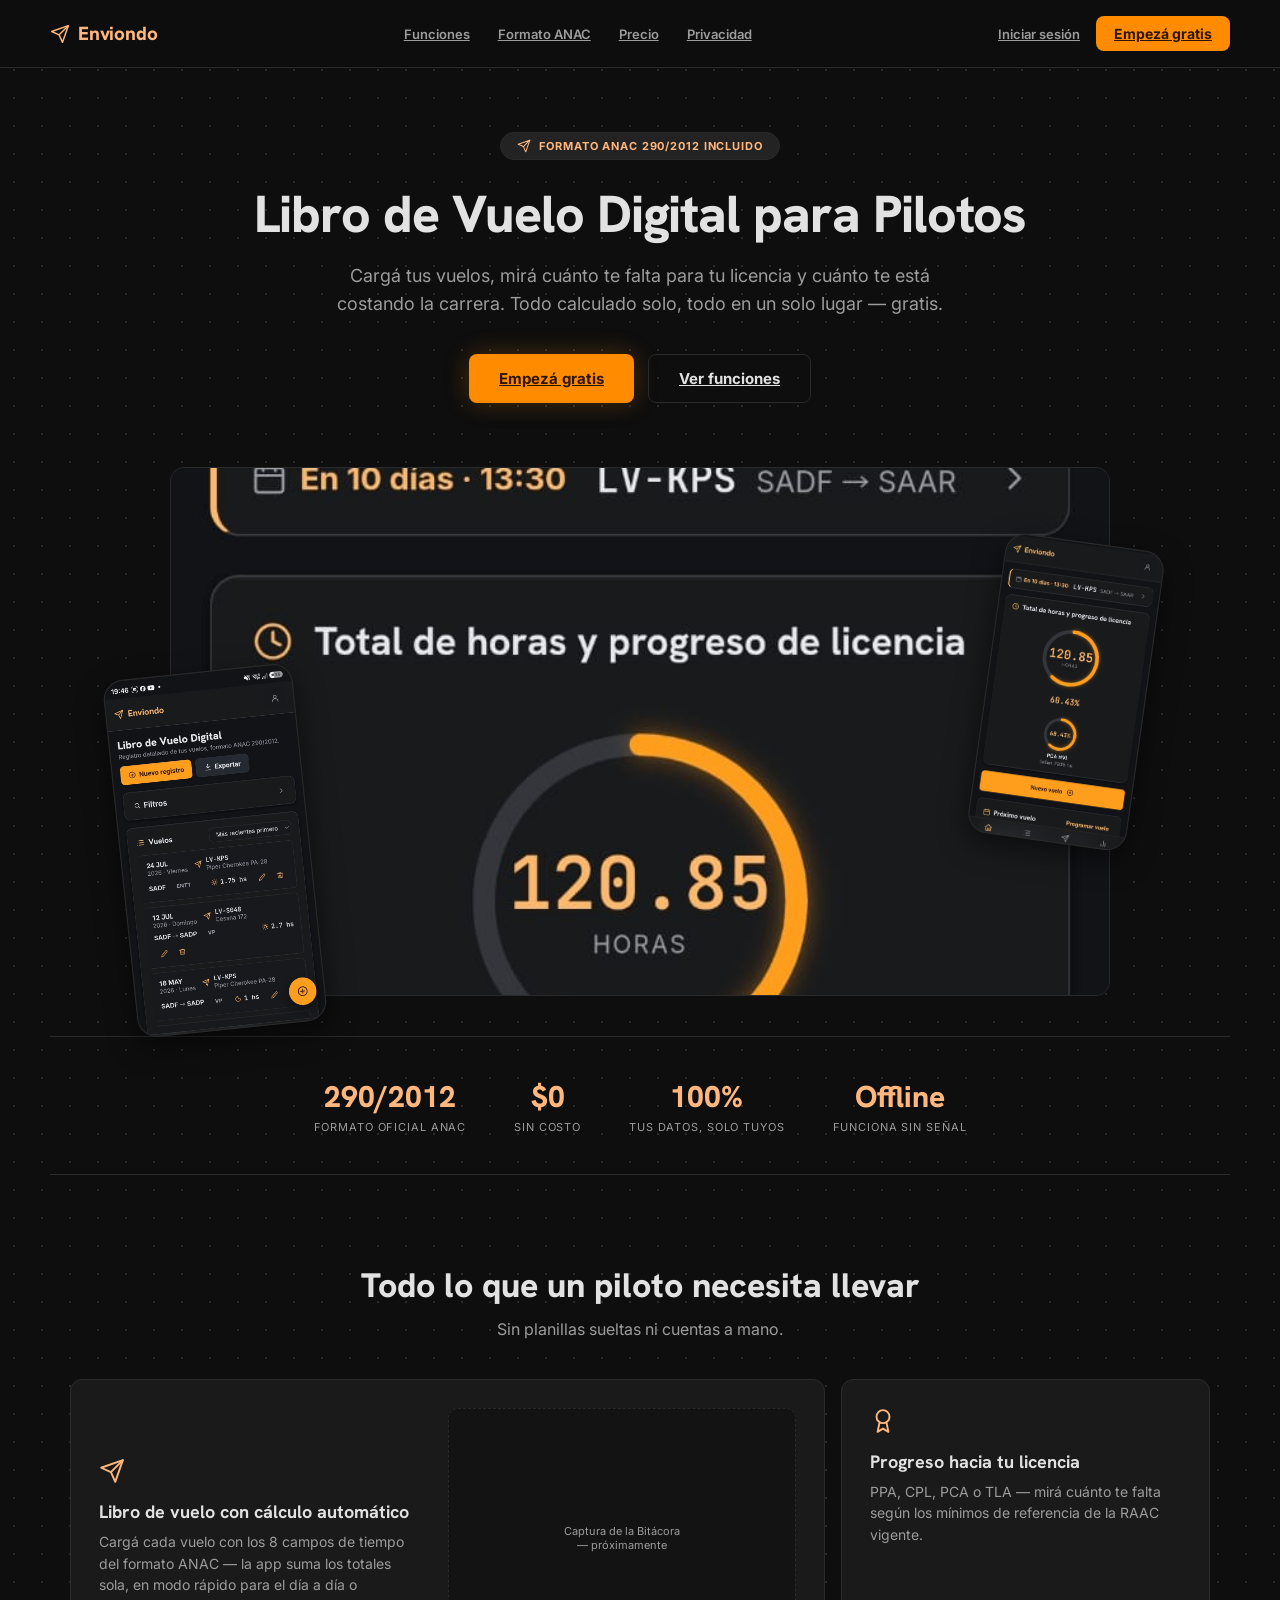
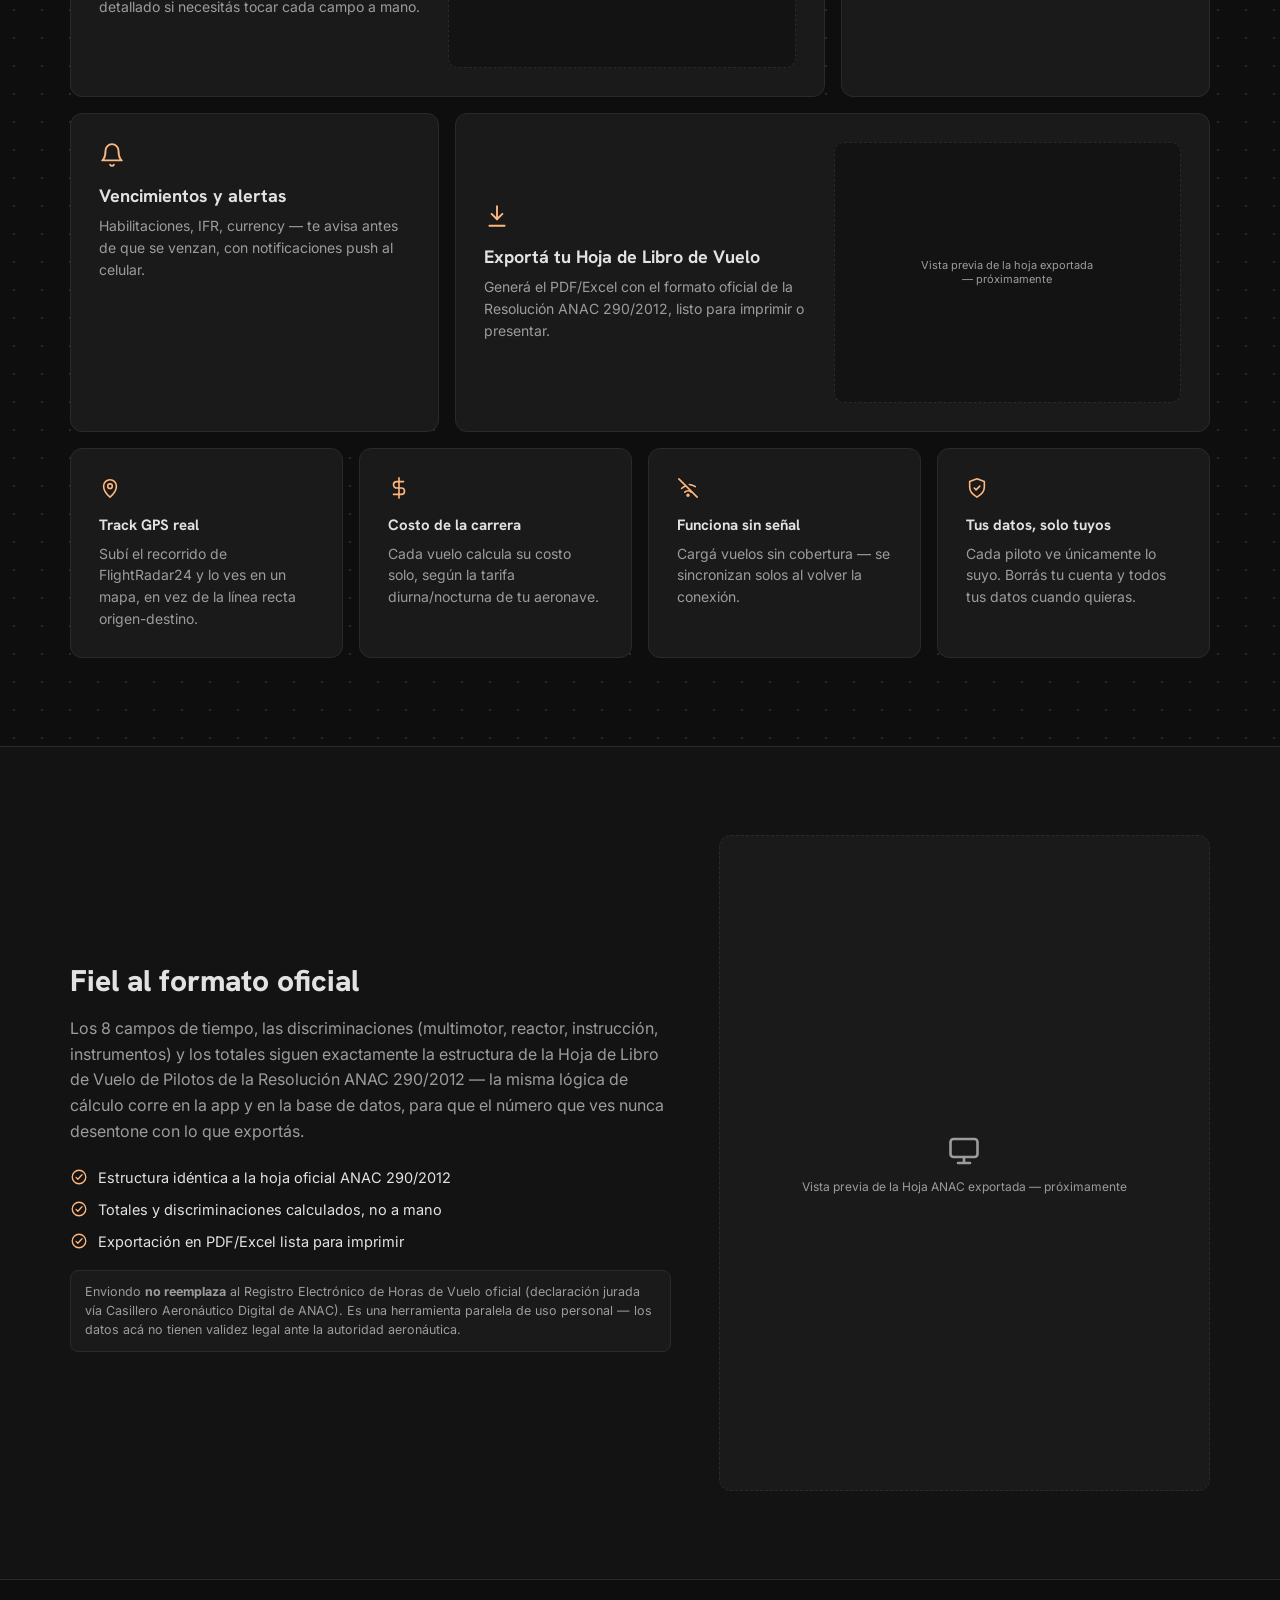
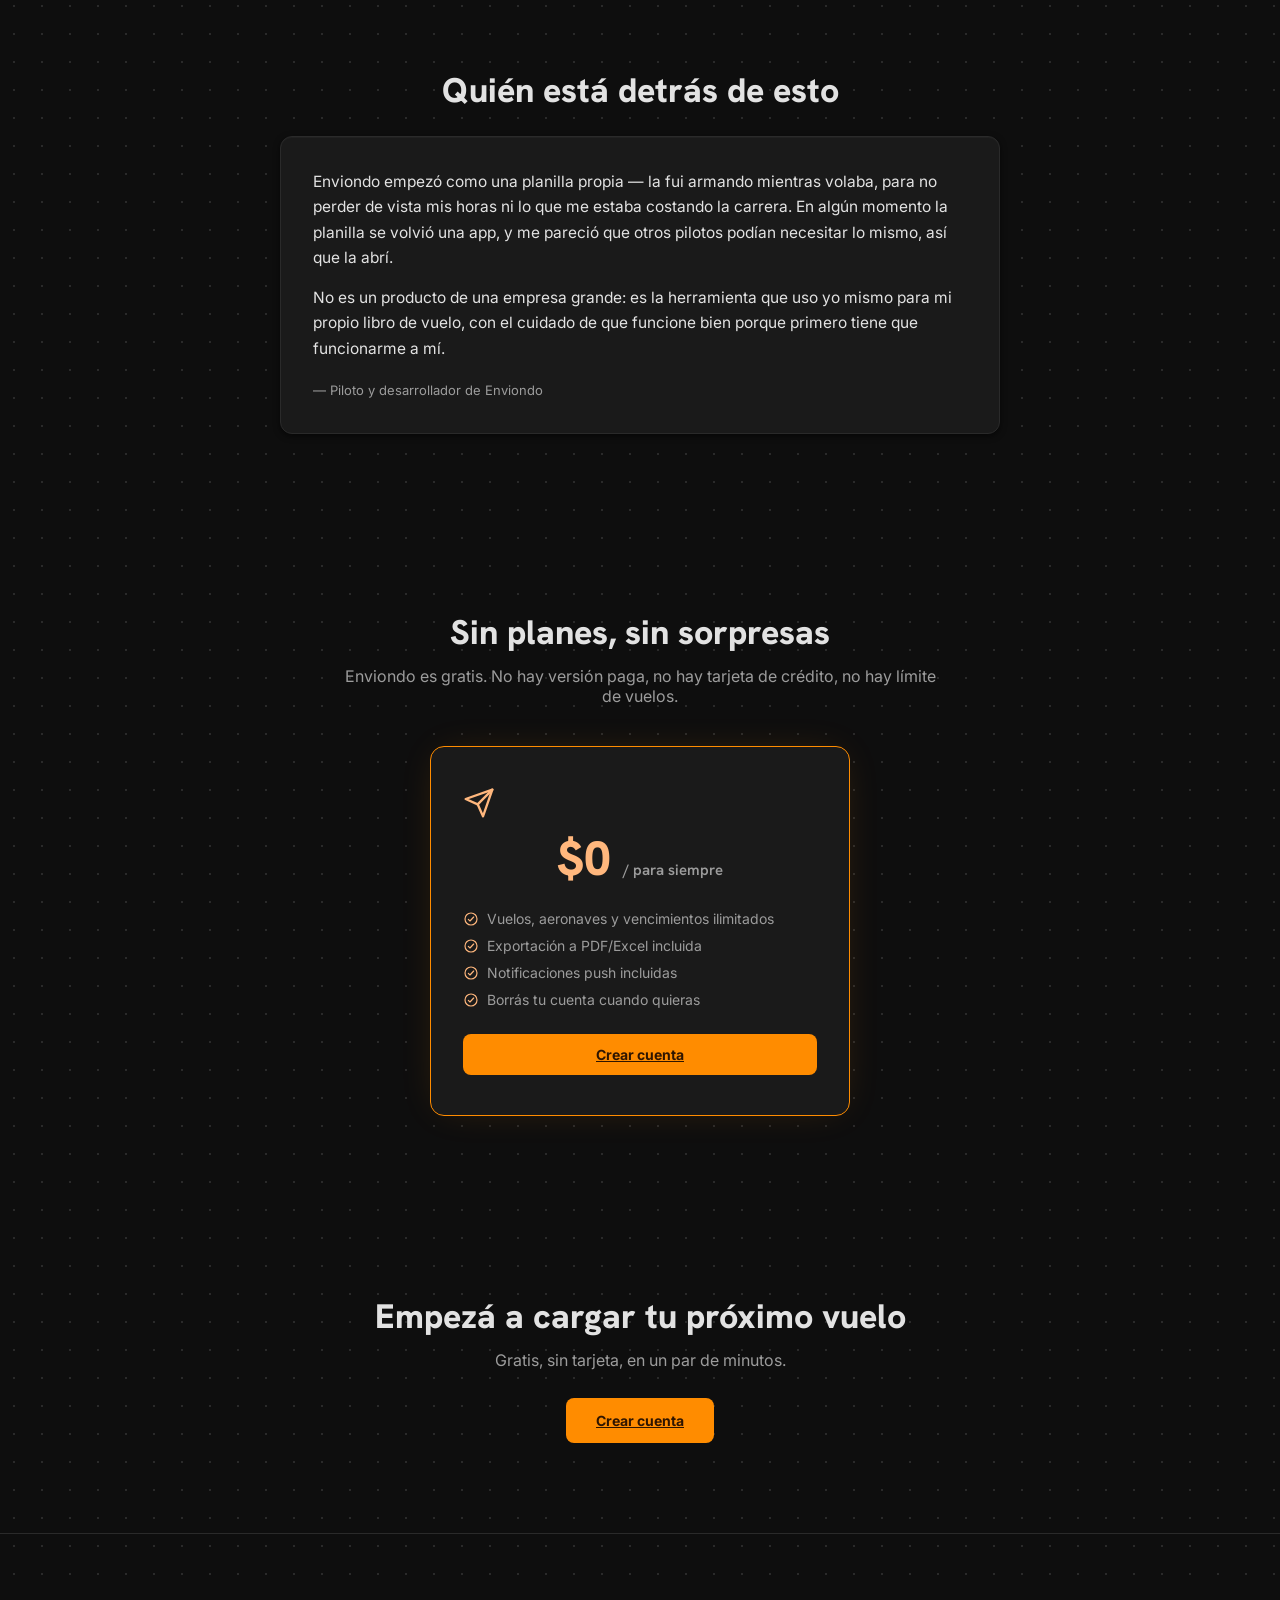
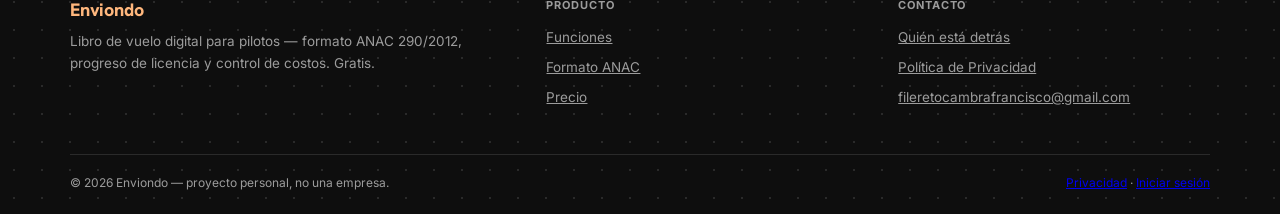
==== commit 84d15b30: "Fix: corrige capturas invertidas y hace legible el hero de la landing - mobile-dashboard.jpg y mobil" ====
--- a/landing.html
+++ b/landing.html
@@ -64,20 +64,19 @@
   .lnd-showcase { position: relative; max-width: 940px; margin: 0 auto; }
   .lnd-showcase-main {
     border: 1px solid var(--border); border-radius: 14px; background: var(--bg-elevated);
-    aspect-ratio: 16/9; display: flex; flex-direction: column; align-items: center; justify-content: center;
-    gap: 10px; color: var(--text-muted);
-  }
-  .lnd-showcase-main .icon { color: var(--border); }
-  .lnd-showcase-main span { font-size: 12px; letter-spacing: 0.04em; }
+    aspect-ratio: 16/9; overflow: hidden; color: var(--text-muted);
+  }
+  .lnd-showcase-main img { width: 100%; height: 100%; object-fit: cover; object-position: 50% 22%; display: block; }
   .lnd-showcase-float {
-    position: absolute; width: 150px; aspect-ratio: 9/17; border: 1px solid var(--border);
+    position: absolute; width: 190px; aspect-ratio: 9/17; border: 1px solid var(--border);
     border-radius: 20px; background: var(--bg-elevated-2); display: none;
     align-items: center; justify-content: center; color: var(--text-muted); box-shadow: var(--shadow-lg);
     overflow: hidden;
   }
   .lnd-showcase-float img { width: 100%; height: 100%; object-fit: cover; object-position: top; display: block; }
-  .lnd-showcase-float.a { left: -40px; bottom: -30px; transform: rotate(-6deg); }
-  .lnd-showcase-float.b { right: -30px; top: 20%; transform: rotate(8deg); width: 110px; }
+  .lnd-showcase-float.a { left: -50px; bottom: -34px; transform: rotate(-6deg); }
+  .lnd-showcase-float.b { right: -36px; top: 14%; transform: rotate(8deg); width: 160px; }
+  .lnd-showcase-float.b img { object-position: 50% 30%; }
   @media (min-width: 900px) { .lnd-showcase-float { display: flex; } }
 
   .lnd-stats {
@@ -198,11 +197,10 @@
 
   <div class="lnd-showcase">
     <div class="lnd-showcase-main">
-      <span class="icon" id="shot-main-icon"></span>
-      <span>CAPTURA DEL DASHBOARD — PRÓXIMAMENTE</span>
-    </div>
-    <div class="lnd-showcase-float a"><img src="img/landing/mobile-dashboard.jpg" alt="Dashboard de Enviondo en el celular" loading="lazy"></div>
-    <div class="lnd-showcase-float b"><img src="img/landing/mobile-vuelo-programado.jpg" alt="Ficha de un vuelo programado en Enviondo" loading="lazy"></div>
+      <img src="img/landing/mobile-dashboard.jpg" alt="Dashboard de Enviondo: horas totales y progreso de licencia" loading="lazy">
+    </div>
+    <div class="lnd-showcase-float a"><img src="img/landing/mobile-bitacora.jpg" alt="Bitácora de vuelos de Enviondo" loading="lazy"></div>
+    <div class="lnd-showcase-float b"><img src="img/landing/mobile-dashboard.jpg" alt="Dashboard de Enviondo en el celular" loading="lazy"></div>
   </div>
 </header>
 
@@ -360,7 +358,6 @@
   const icon = (id, name, size = 20) => document.getElementById(id).innerHTML = Icons[name](size);
   icon('nav-icon', 'plane', 20);
   icon('chip-icon', 'plane', 14);
-  icon('shot-main-icon', 'monitor', 40);
   icon('t-plane', 'plane', 26);
   icon('t-award', 'award', 26);
   icon('t-bell', 'bell', 26);
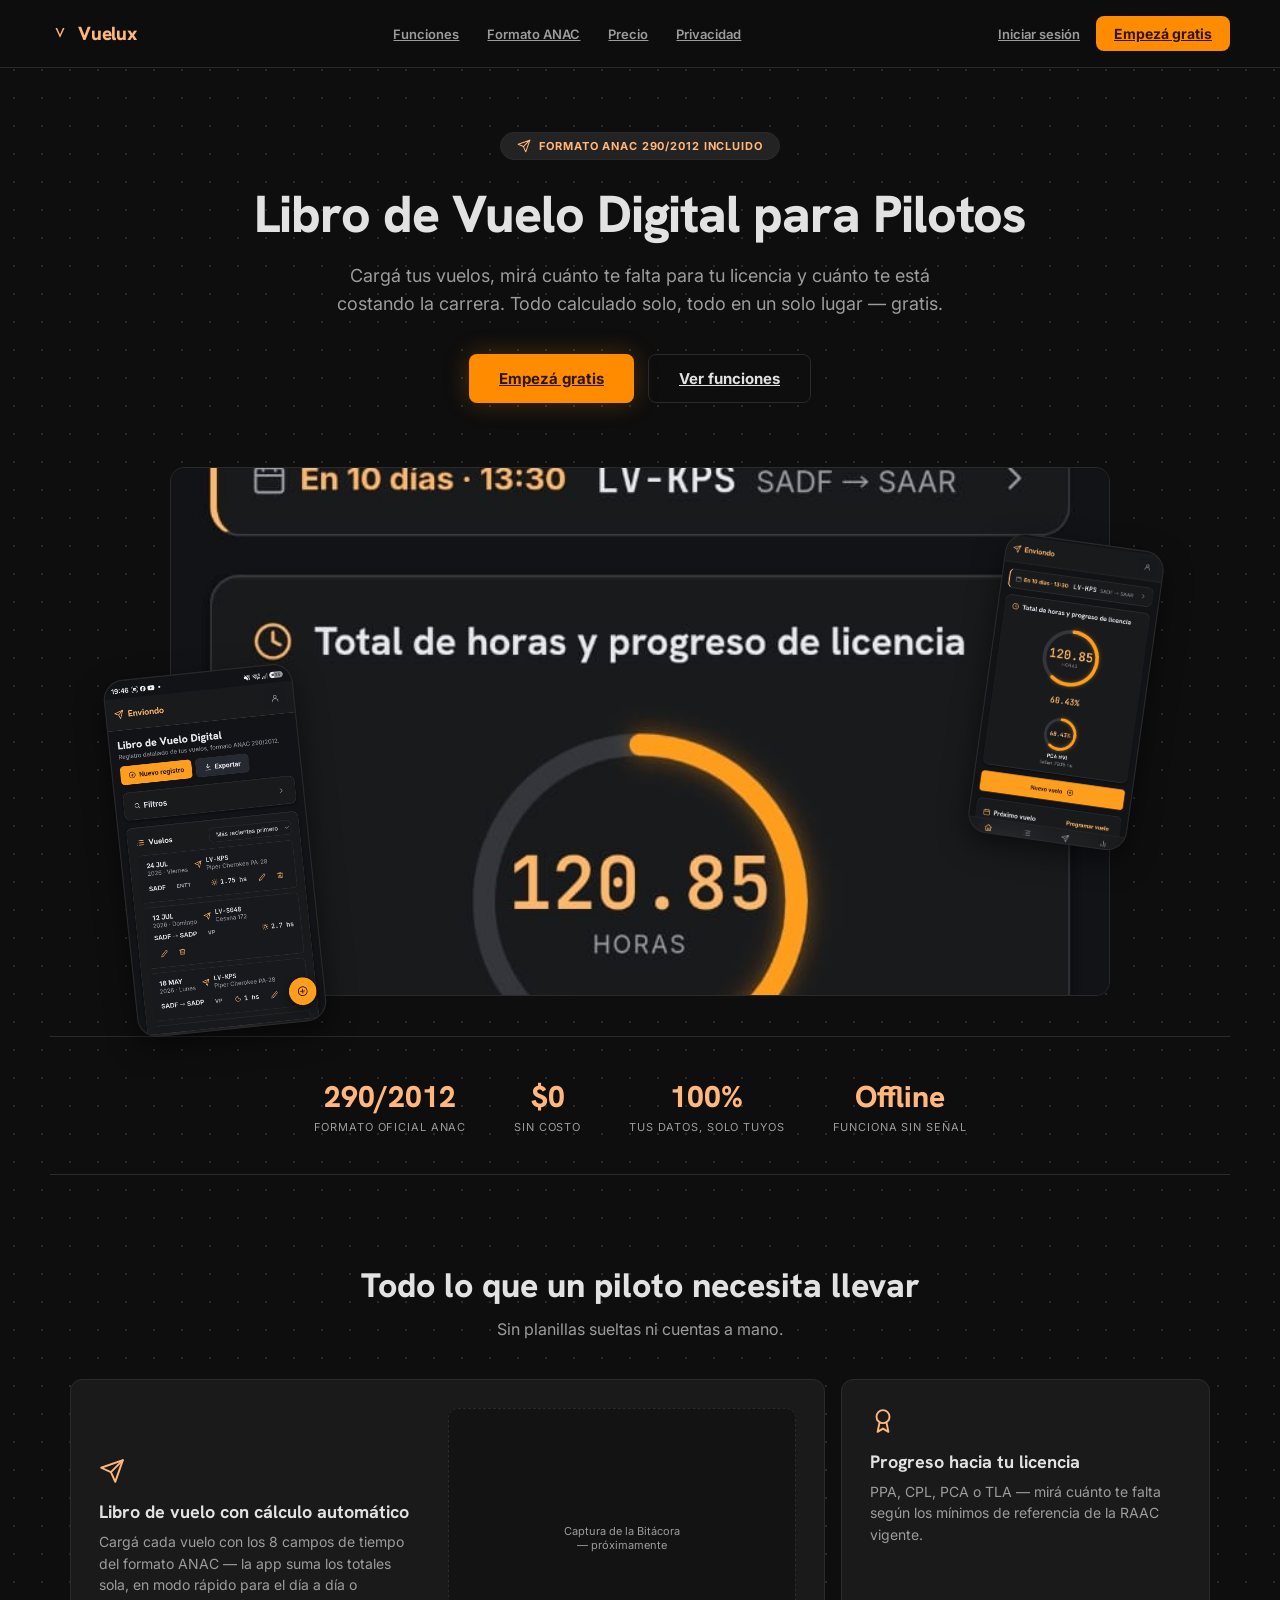
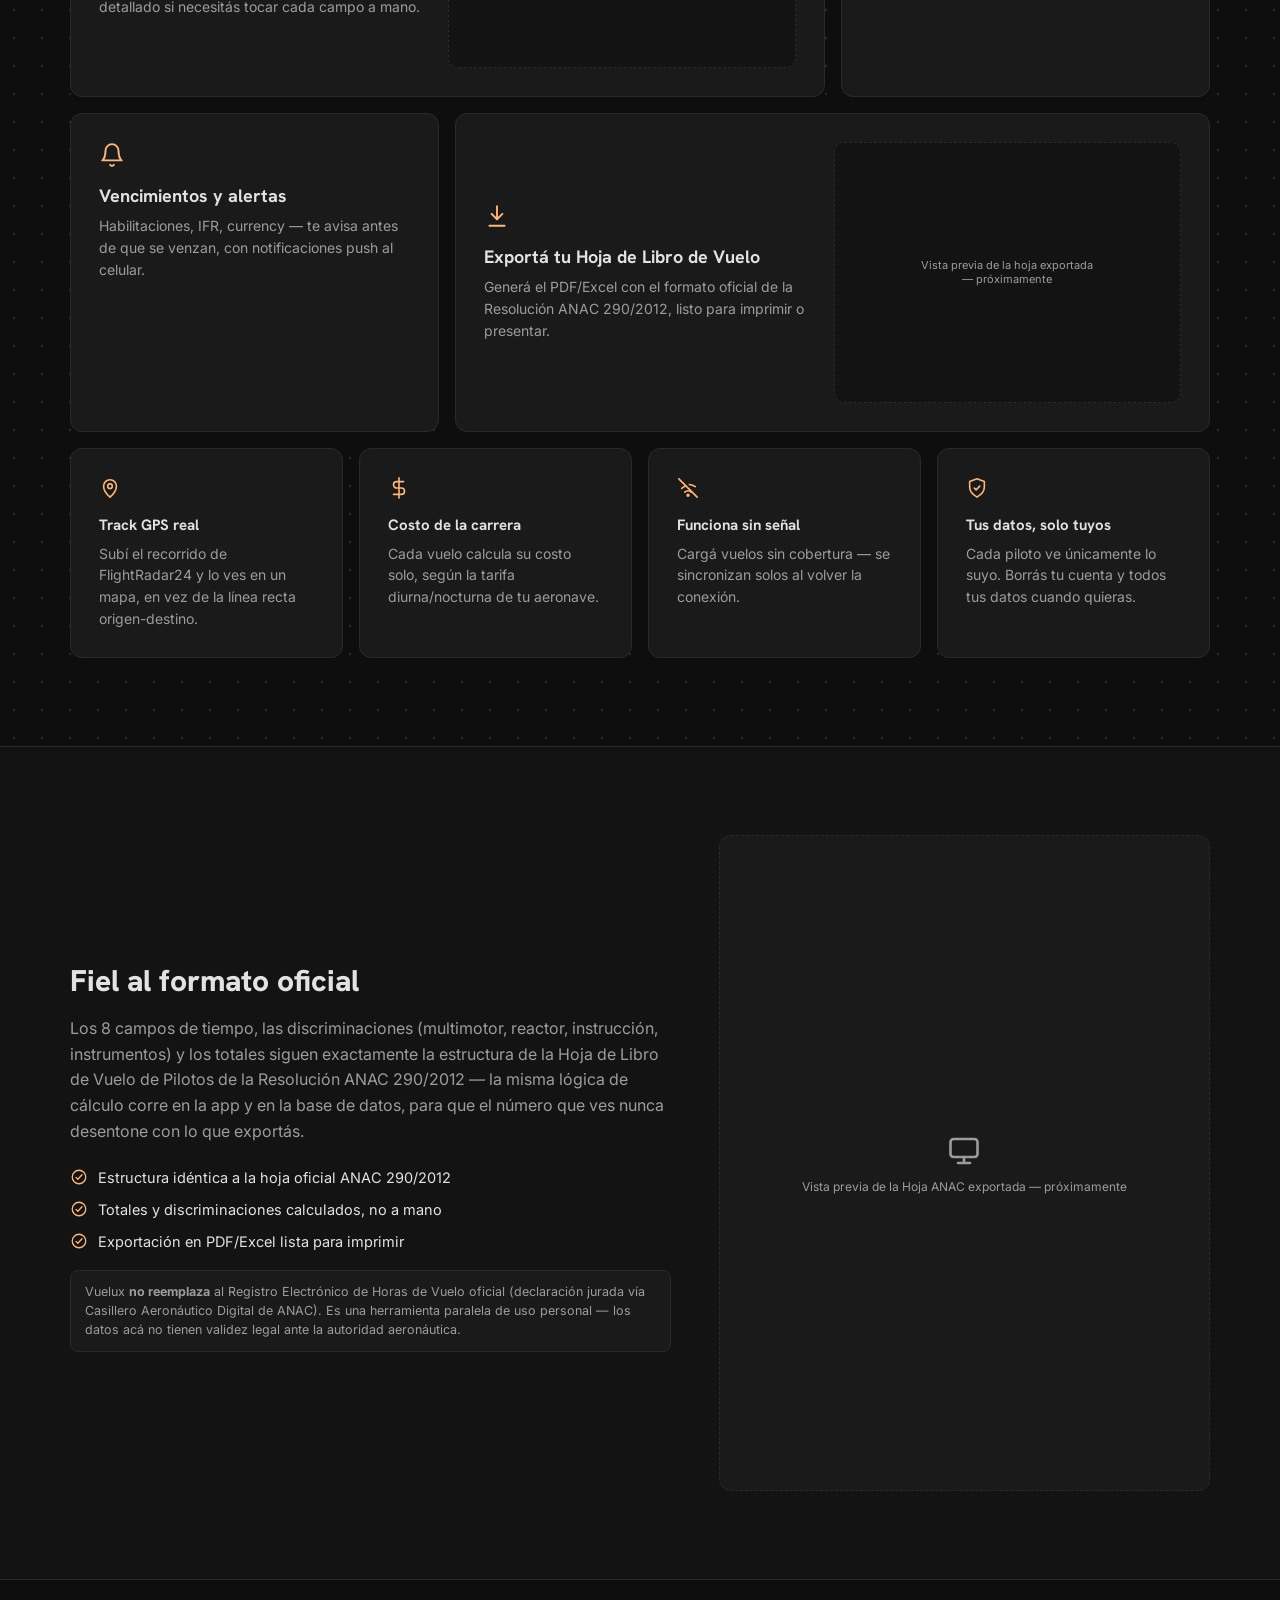
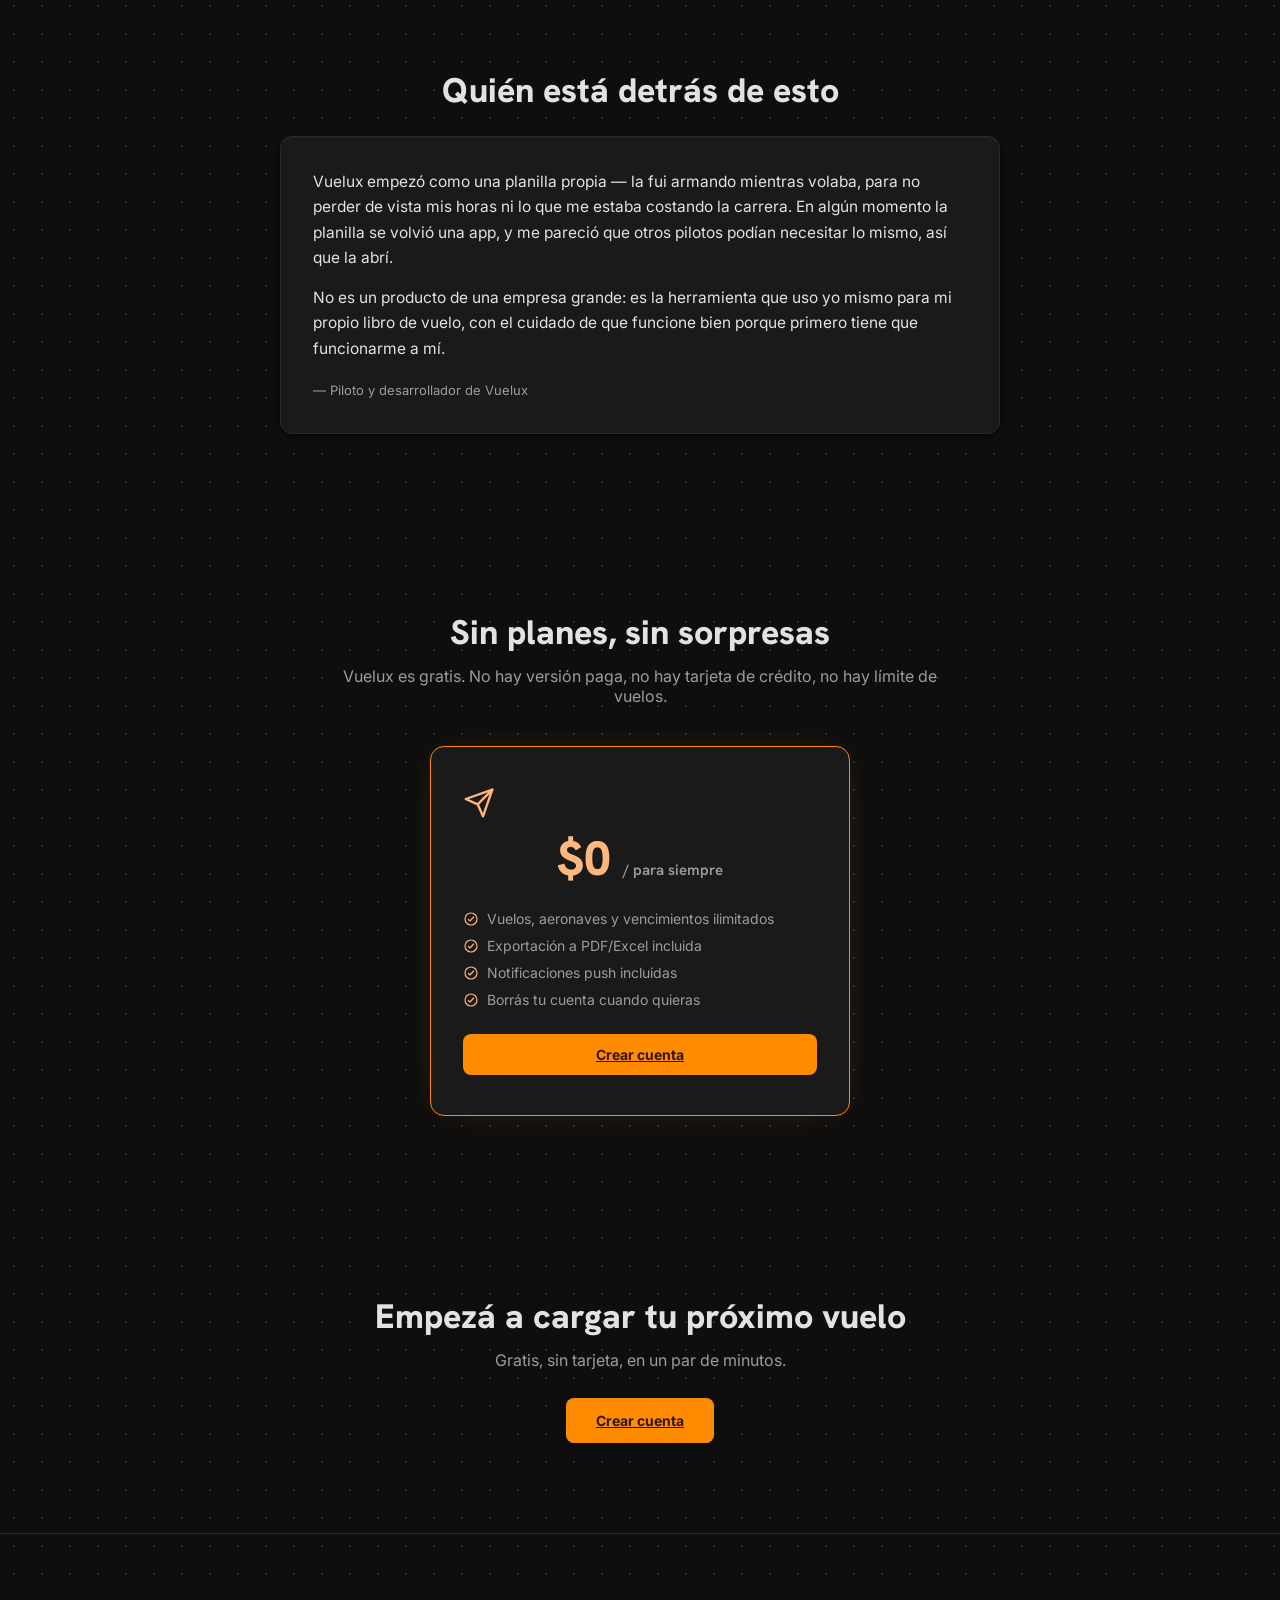
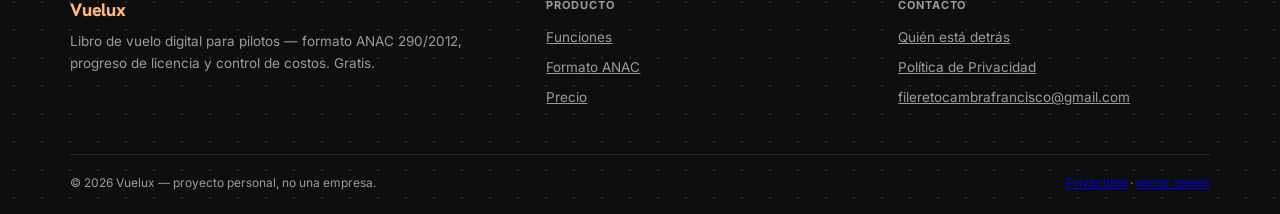
==== commit 2946906d: "Rebrand: Enviondo → Vuelux, con logo nuevo (monograma V) - Nombre cambiado en todos los textos visib" ====
--- a/landing.html
+++ b/landing.html
@@ -3,7 +3,7 @@
 <head>
 <meta charset="utf-8" />
 <meta name="viewport" content="width=device-width, initial-scale=1" />
-<title>Enviondo — Libro de Vuelo Digital para Pilotos</title>
+<title>Vuelux — Libro de Vuelo Digital para Pilotos</title>
 <meta name="description" content="Libro de vuelo digital — formato ANAC 290/2012, progreso hacia tu licencia y control de costos. Gratis." />
 <meta name="theme-color" content="#0e0e0e" />
 <link rel="manifest" href="manifest.webmanifest" />
@@ -172,7 +172,7 @@
 
 <nav class="lnd-nav">
   <div class="lnd-wrap lnd-nav-inner">
-    <div class="brand"><span class="icon" id="nav-icon"></span> Enviondo</div>
+    <div class="brand"><span class="icon" id="nav-icon"></span> Vuelux</div>
     <div class="lnd-nav-links">
       <a href="#funciones">Funciones</a>
       <a href="#fiel-anac">Formato ANAC</a>
@@ -197,10 +197,10 @@
 
   <div class="lnd-showcase">
     <div class="lnd-showcase-main">
-      <img src="img/landing/mobile-dashboard.jpg" alt="Dashboard de Enviondo: horas totales y progreso de licencia" loading="lazy">
-    </div>
-    <div class="lnd-showcase-float a"><img src="img/landing/mobile-bitacora.jpg" alt="Bitácora de vuelos de Enviondo" loading="lazy"></div>
-    <div class="lnd-showcase-float b"><img src="img/landing/mobile-dashboard.jpg" alt="Dashboard de Enviondo en el celular" loading="lazy"></div>
+      <img src="img/landing/mobile-dashboard.jpg" alt="Dashboard de Vuelux: horas totales y progreso de licencia" loading="lazy">
+    </div>
+    <div class="lnd-showcase-float a"><img src="img/landing/mobile-bitacora.jpg" alt="Bitácora de vuelos de Vuelux" loading="lazy"></div>
+    <div class="lnd-showcase-float b"><img src="img/landing/mobile-dashboard.jpg" alt="Dashboard de Vuelux en el celular" loading="lazy"></div>
   </div>
 </header>
 
@@ -278,7 +278,7 @@
         <li><span class="icon" id="chk-2"></span> Totales y discriminaciones calculados, no a mano</li>
         <li><span class="icon" id="chk-3"></span> Exportación en PDF/Excel lista para imprimir</li>
       </ul>
-      <p class="lnd-disclaimer">Enviondo <strong>no reemplaza</strong> al Registro Electrónico de Horas de Vuelo oficial (declaración jurada vía Casillero Aeronáutico Digital de ANAC). Es una herramienta paralela de uso personal — los datos acá no tienen validez legal ante la autoridad aeronáutica.</p>
+      <p class="lnd-disclaimer">Vuelux <strong>no reemplaza</strong> al Registro Electrónico de Horas de Vuelo oficial (declaración jurada vía Casillero Aeronáutico Digital de ANAC). Es una herramienta paralela de uso personal — los datos acá no tienen validez legal ante la autoridad aeronáutica.</p>
     </div>
     <div class="lnd-fiel-visual">
       <span class="icon" id="fiel-icon"></span>
@@ -292,16 +292,16 @@
     <h2>Quién está detrás de esto</h2>
   </div>
   <div class="card">
-    <p>Enviondo empezó como una planilla propia — la fui armando mientras volaba, para no perder de vista mis horas ni lo que me estaba costando la carrera. En algún momento la planilla se volvió una app, y me pareció que otros pilotos podían necesitar lo mismo, así que la abrí.</p>
+    <p>Vuelux empezó como una planilla propia — la fui armando mientras volaba, para no perder de vista mis horas ni lo que me estaba costando la carrera. En algún momento la planilla se volvió una app, y me pareció que otros pilotos podían necesitar lo mismo, así que la abrí.</p>
     <p>No es un producto de una empresa grande: es la herramienta que uso yo mismo para mi propio libro de vuelo, con el cuidado de que funcione bien porque primero tiene que funcionarme a mí.</p>
-    <p class="firma">— <!-- TODO: tu nombre --> Piloto y desarrollador de Enviondo</p>
+    <p class="firma">— <!-- TODO: tu nombre --> Piloto y desarrollador de Vuelux</p>
   </div>
 </section>
 
 <section class="lnd-section lnd-wrap lnd-gratis" id="gratis">
   <div class="lnd-section-head">
     <h2>Sin planes, sin sorpresas</h2>
-    <p>Enviondo es gratis. No hay versión paga, no hay tarjeta de crédito, no hay límite de vuelos.</p>
+    <p>Vuelux es gratis. No hay versión paga, no hay tarjeta de crédito, no hay límite de vuelos.</p>
   </div>
   <div class="card">
     <div class="icon-wrap" id="gratis-icon" style="color:var(--brand)"></div>
@@ -326,7 +326,7 @@
   <div class="lnd-wrap">
     <div class="lnd-footer-grid">
       <div>
-        <div class="brand">Enviondo</div>
+        <div class="brand">Vuelux</div>
         <p>Libro de vuelo digital para pilotos — formato ANAC 290/2012, progreso de licencia y control de costos. Gratis.</p>
       </div>
       <div>
@@ -347,7 +347,7 @@
       </div>
     </div>
     <div class="lnd-footer-bottom">
-      <span>© 2026 Enviondo — proyecto personal, no una empresa.</span>
+      <span>© 2026 Vuelux — proyecto personal, no una empresa.</span>
       <span><a href="privacidad.html">Privacidad</a> · <a href="index.html">Iniciar sesión</a></span>
     </div>
   </div>
@@ -356,7 +356,7 @@
 <script src="js/icons.js"></script>
 <script>
   const icon = (id, name, size = 20) => document.getElementById(id).innerHTML = Icons[name](size);
-  icon('nav-icon', 'plane', 20);
+  icon('nav-icon', 'logoV', 20);
   icon('chip-icon', 'plane', 14);
   icon('t-plane', 'plane', 26);
   icon('t-award', 'award', 26);
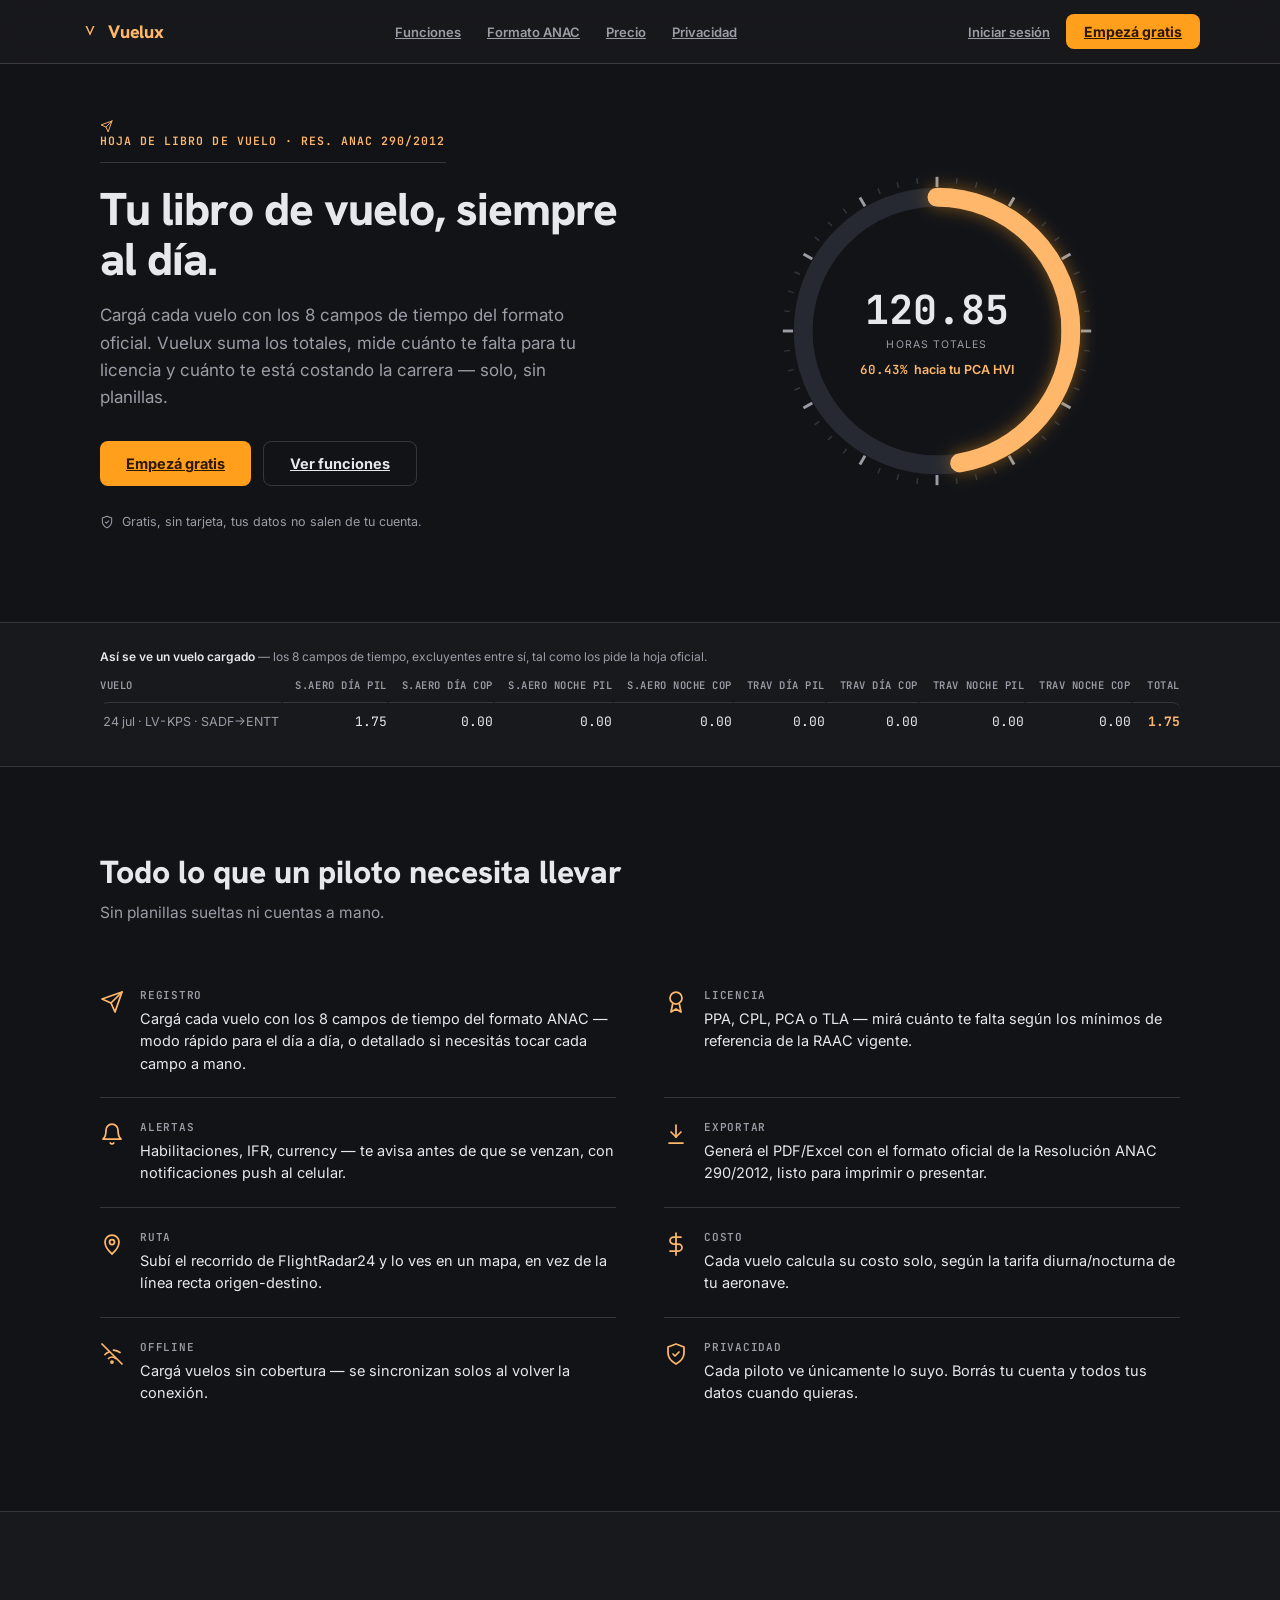
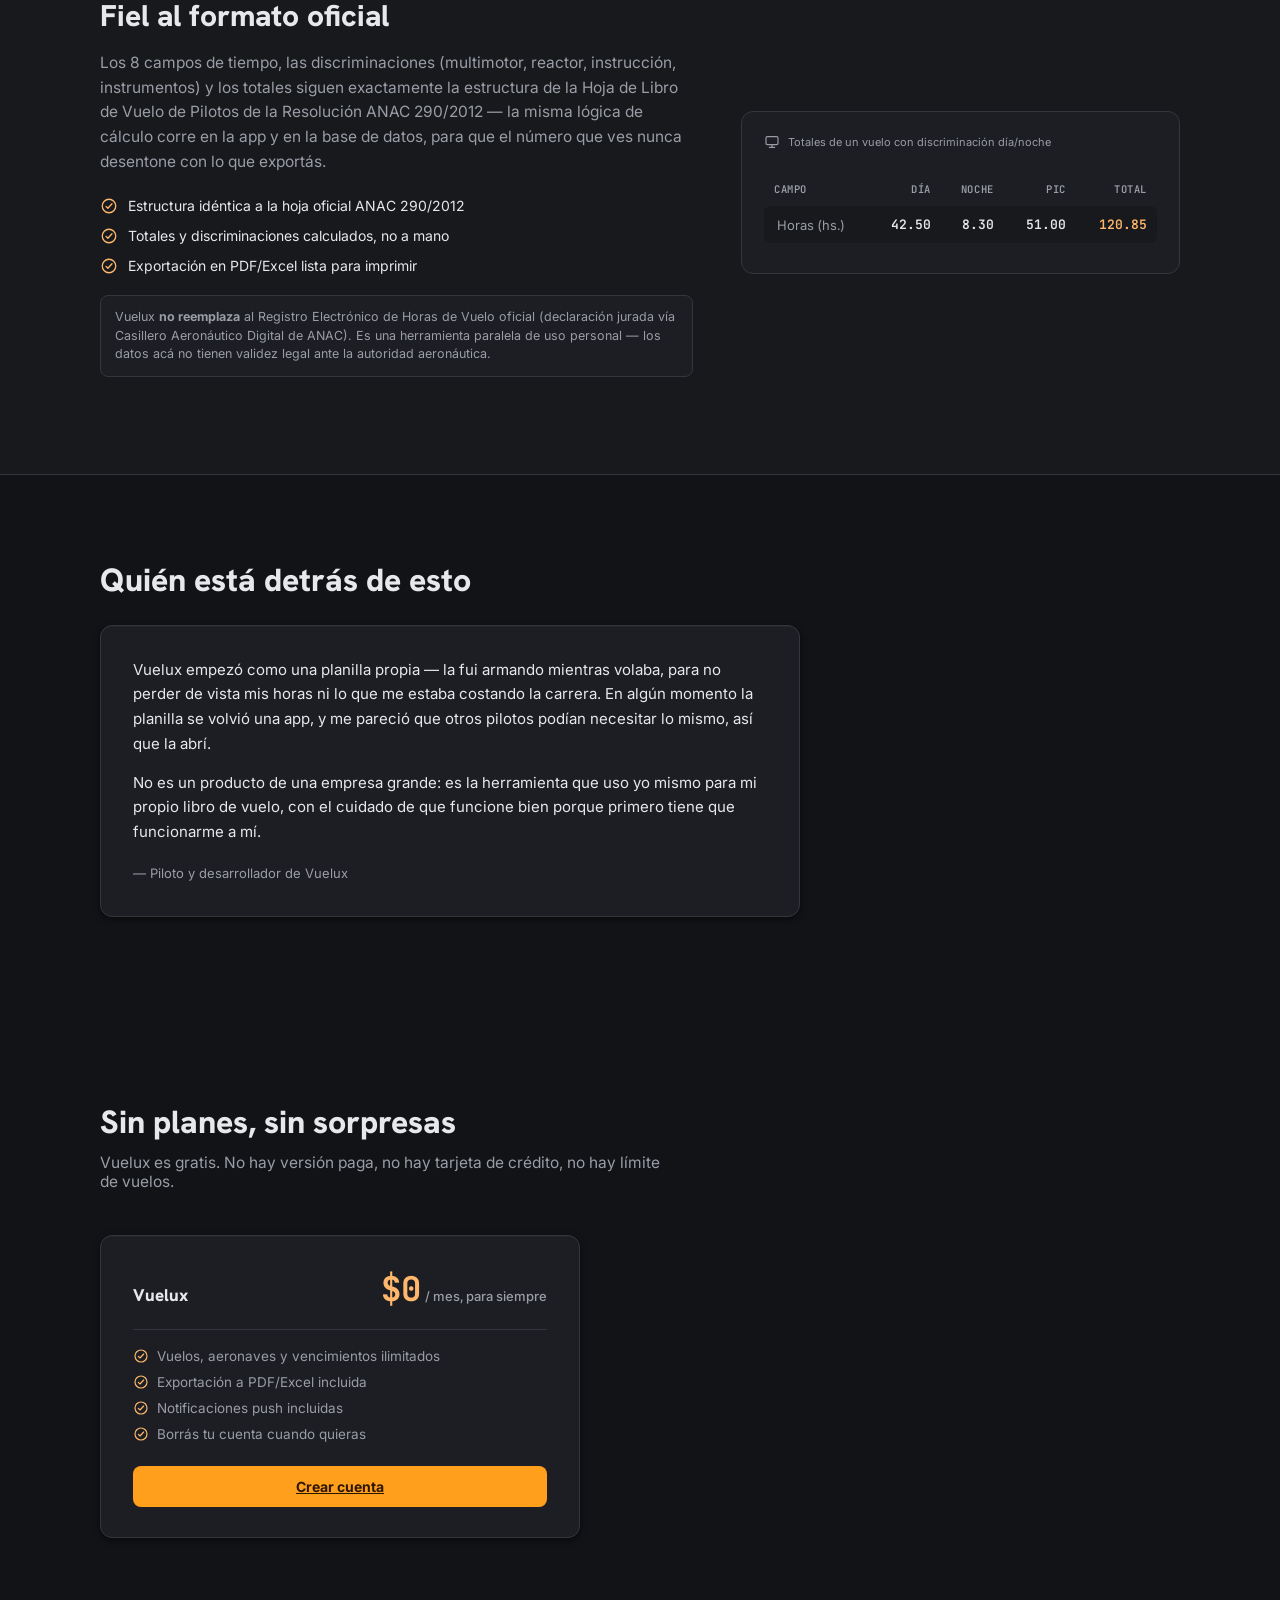
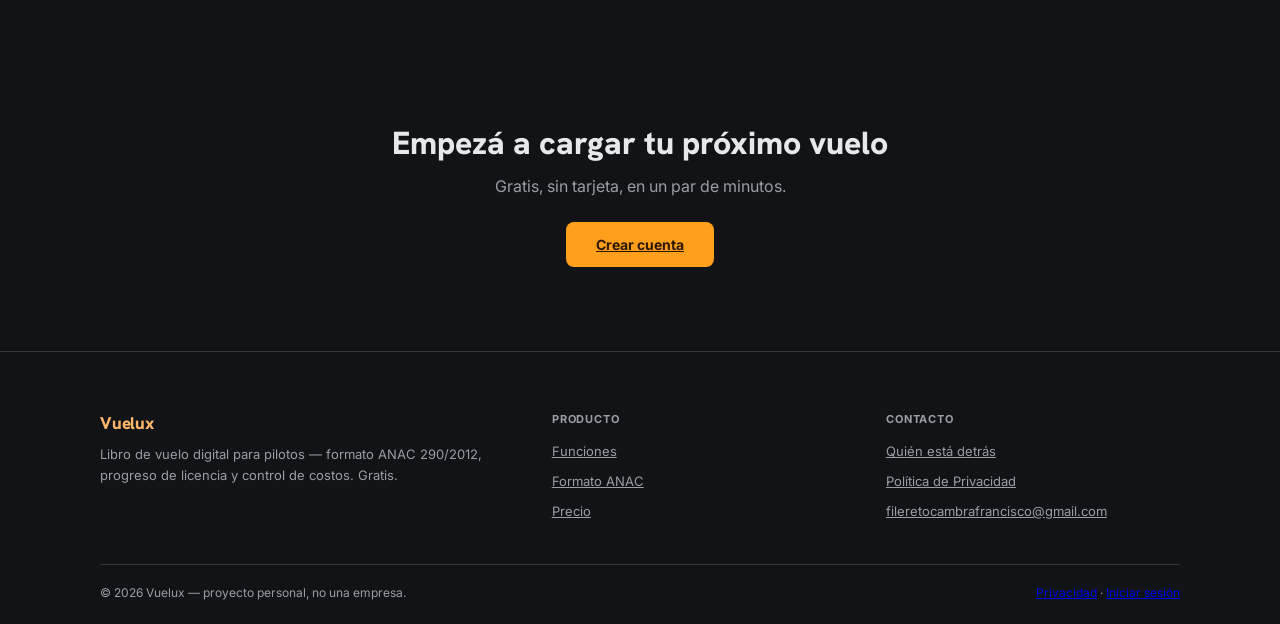
==== commit 1426f665: "Rediseñar landing con velocímetro SVG propio y ledger ANAC en vez de template SaaS genérico Reemplaz" ====
--- a/landing.html
+++ b/landing.html
@@ -5,162 +5,186 @@
 <meta name="viewport" content="width=device-width, initial-scale=1" />
 <title>Vuelux — Libro de Vuelo Digital para Pilotos</title>
 <meta name="description" content="Libro de vuelo digital — formato ANAC 290/2012, progreso hacia tu licencia y control de costos. Gratis." />
-<meta name="theme-color" content="#0e0e0e" />
+<meta name="theme-color" content="#111317" />
 <link rel="manifest" href="manifest.webmanifest" />
 <link rel="icon" href="icons/icon-192.png" />
 <link rel="apple-touch-icon" href="icons/icon-192.png" />
 <link rel="preconnect" href="https://fonts.googleapis.com" />
 <link rel="preconnect" href="https://fonts.gstatic.com" crossorigin />
-<link href="https://fonts.googleapis.com/css2?family=Hanken+Grotesk:wght@600;700;800&family=Inter:wght@400;500;600;700&display=swap" rel="stylesheet" />
+<link href="https://fonts.googleapis.com/css2?family=Hanken+Grotesk:wght@600;700;800&family=Inter:wght@400;500;600;700&family=JetBrains+Mono:wght@500;600;700&display=swap" rel="stylesheet" />
 <link rel="stylesheet" href="css/styles.css" />
 <style>
   /* Landing forzada a oscuro (identidad de marca), independiente del tema
-     que el usuario tenga elegido para la app en sí. */
-  html[data-theme="dark"] body.landing {
-    --bg: #0e0e0e; --bg-elevated: #1a1a1a; --bg-subtle: #131313; --bg-elevated-2: #232323;
-    --border: #2a2a2a; --text: #e2e2e2; --text-muted: #9c9c9c;
-    --brand: #ffb77d; --brand-strong: #ff8c00; --brand-weak: rgba(255, 140, 0, 0.14); --on-brand: #2f1500;
-  }
-  body.landing {
-    background:
-      radial-gradient(circle, var(--border) 1px, transparent 1px) 0 0/28px 28px,
-      var(--bg);
-  }
-
-  .lnd-wrap { max-width: 1180px; margin: 0 auto; padding-left: 20px; padding-right: 20px; }
-
+     que el usuario tenga elegido para la app en sí. Mismos tokens que la
+     app (css/styles.css :root) — la landing no inventa una paleta aparte. */
+  body.landing { background: var(--bg); }
+
+  .lnd-wrap { max-width: 1120px; margin: 0 auto; padding-left: 20px; padding-right: 20px; }
+  .lnd-mono { font-family: var(--font-mono); font-variant-numeric: tabular-nums; }
+  .lnd-eyebrow {
+    font-family: var(--font-mono); font-size: 11.5px; font-weight: 600; letter-spacing: 0.09em;
+    text-transform: uppercase; color: var(--brand); display: inline-flex; align-items: center; gap: 8px;
+  }
+
+  /* ---------- Nav: misma convención que header.topbar de la app (vidrio +
+     blur), no una barra de links flotante genérica. ---------- */
   .lnd-nav {
-    position: sticky; top: 0; z-index: 50; backdrop-filter: blur(16px);
-    background: rgba(14, 14, 14, 0.75); border-bottom: 1px solid var(--border);
-  }
-  .lnd-nav-inner { display: flex; align-items: center; justify-content: space-between; padding: 16px 0; }
-  .lnd-nav .brand { font-family: var(--font-headline); font-weight: 800; font-size: 19px; display: flex; align-items: center; gap: 8px; letter-spacing: -0.01em; }
+    position: sticky; top: 0; z-index: 50; backdrop-filter: blur(16px); -webkit-backdrop-filter: blur(16px);
+    background: var(--glass-bg); border-bottom: 1px solid var(--glass-border);
+  }
+  .lnd-nav-inner { display: flex; align-items: center; justify-content: space-between; padding: 14px 0; }
+  .lnd-nav .brand { font-family: var(--font-headline); font-weight: 800; font-size: 18px; }
   .lnd-nav .brand .icon { color: var(--brand); }
-  .lnd-nav-links { display: flex; gap: 28px; }
+  .lnd-nav-links { display: flex; gap: 26px; }
   .lnd-nav-links a { color: var(--text-muted); font-size: 13px; font-weight: 600; }
   .lnd-nav-links a:hover { color: var(--text); }
   .lnd-nav-actions { display: flex; align-items: center; gap: 16px; }
   .lnd-nav-actions a.link { color: var(--text-muted); font-size: 13px; font-weight: 600; }
-  @media (max-width: 720px) { .lnd-nav-links { display: none; } }
-
-  .lnd-hero { text-align: center; padding: 64px 20px 40px; }
-  .lnd-chip {
-    display: inline-flex; align-items: center; gap: 8px; background: var(--bg-elevated-2);
-    border: 1px solid var(--border); padding: 6px 16px; border-radius: 999px; margin-bottom: 26px;
-    font-size: 11px; font-weight: 700; letter-spacing: 0.08em; text-transform: uppercase; color: var(--brand);
-  }
+  @media (max-width: 760px) { .lnd-nav-links { display: none; } }
+
+  /* ---------- Hero: dos columnas — tesis a la izquierda, el instrumento
+     (el mismo velocímetro de horas que ves en Inicio, redibujado a mano
+     acá, no una captura de pantalla) a la derecha. ---------- */
+  .lnd-hero { padding: 56px 20px 80px; display: grid; grid-template-columns: 1.05fr 0.95fr; gap: 56px; align-items: center; }
+  @media (max-width: 900px) { .lnd-hero { grid-template-columns: 1fr; padding-top: 40px; gap: 44px; text-align: center; } }
+
+  .lnd-hero-eyebrow { border-bottom: 1px solid var(--border); padding-bottom: 14px; margin-bottom: 22px; display: inline-block; }
   .lnd-hero h1 {
-    font-family: var(--font-headline); font-weight: 800; letter-spacing: -0.02em;
-    font-size: clamp(32px, 5.4vw, 52px); line-height: 1.08; margin: 0 auto 20px; max-width: 780px;
-  }
-  .lnd-hero p.sub { color: var(--text-muted); font-size: 18px; line-height: 1.55; max-width: 640px; margin: 0 auto 36px; }
-  .lnd-cta-row { display: flex; gap: 14px; justify-content: center; flex-wrap: wrap; margin-bottom: 64px; }
-  .lnd-cta-row .btn { padding: 14px 30px; font-size: 15px; font-weight: 700; border-radius: 8px; }
-  .lnd-cta-row .btn:not(.secondary) { box-shadow: 0 0 24px rgba(255, 140, 0, 0.25); }
+    font-family: var(--font-headline); font-weight: 800; letter-spacing: -0.02em; color: var(--text);
+    font-size: clamp(32px, 4vw, 46px); line-height: 1.08; margin: 0 0 18px;
+  }
+  .lnd-hero p.sub { color: var(--text-muted); font-size: 17px; line-height: 1.6; max-width: 480px; margin: 0 0 30px; }
+  @media (max-width: 900px) { .lnd-hero p.sub { max-width: 520px; margin-left: auto; margin-right: auto; } }
+  .lnd-cta-row { display: flex; gap: 12px; flex-wrap: wrap; margin-bottom: 28px; }
+  @media (max-width: 900px) { .lnd-cta-row { justify-content: center; } }
+  .lnd-cta-row .btn { padding: 13px 26px; font-size: 14.5px; }
   .lnd-cta-row .btn.secondary { background: transparent; border: 1px solid var(--border); color: var(--text); }
-
-  /* Mockup del dashboard: placeholder claramente marcado, a reemplazar por
-     una captura real de la app cuando esté lista. */
-  .lnd-showcase { position: relative; max-width: 940px; margin: 0 auto; }
-  .lnd-showcase-main {
-    border: 1px solid var(--border); border-radius: 14px; background: var(--bg-elevated);
-    aspect-ratio: 16/9; overflow: hidden; color: var(--text-muted);
-  }
-  .lnd-showcase-main img { width: 100%; height: 100%; object-fit: cover; object-position: 50% 22%; display: block; }
-  .lnd-showcase-float {
-    position: absolute; width: 190px; aspect-ratio: 9/17; border: 1px solid var(--border);
-    border-radius: 20px; background: var(--bg-elevated-2); display: none;
-    align-items: center; justify-content: center; color: var(--text-muted); box-shadow: var(--shadow-lg);
-    overflow: hidden;
-  }
-  .lnd-showcase-float img { width: 100%; height: 100%; object-fit: cover; object-position: top; display: block; }
-  .lnd-showcase-float.a { left: -50px; bottom: -34px; transform: rotate(-6deg); }
-  .lnd-showcase-float.b { right: -36px; top: 14%; transform: rotate(8deg); width: 160px; }
-  .lnd-showcase-float.b img { object-position: 50% 30%; }
-  @media (min-width: 900px) { .lnd-showcase-float { display: flex; } }
-
-  .lnd-stats {
-    border-top: 1px solid var(--border); border-bottom: 1px solid var(--border);
-    padding: 40px 20px; display: flex; flex-wrap: wrap; justify-content: center; gap: 48px;
-  }
-  .lnd-stat { text-align: center; }
-  .lnd-stat .v { font-family: var(--font-headline); font-weight: 800; font-size: 30px; color: var(--brand); }
-  .lnd-stat .l { font-size: 11px; letter-spacing: 0.08em; text-transform: uppercase; color: var(--text-muted); margin-top: 4px; }
-
-  .lnd-section { padding: 88px 20px; }
-  .lnd-section-head { text-align: center; max-width: 600px; margin: 0 auto 40px; }
-  .lnd-section-head h2 { font-family: var(--font-headline); font-weight: 800; font-size: clamp(26px, 3.6vw, 34px); margin: 0 0 12px; }
-  .lnd-section-head p { color: var(--text-muted); margin: 0; font-size: 16px; }
-
-  .lnd-bento { display: grid; grid-template-columns: repeat(12, 1fr); gap: 16px; }
-  .lnd-tile {
-    background: var(--bg-elevated); border: 1px solid var(--border); border-radius: 12px; padding: 28px;
-  }
-  .lnd-tile .icon-wrap { color: var(--brand); margin-bottom: 16px; }
-  .lnd-tile h3 { font-family: var(--font-headline); font-size: 18px; font-weight: 700; margin: 0 0 8px; }
-  .lnd-tile p { color: var(--text-muted); font-size: 14px; line-height: 1.55; margin: 0; }
-  .lnd-tile.big { grid-column: span 8; display: flex; gap: 28px; align-items: center; }
-  .lnd-tile.small { grid-column: span 4; }
-  .lnd-tile.big .txt { flex: 1; }
-  .lnd-tile.big .shot {
-    flex: 1; aspect-ratio: 4/3; border: 1px dashed var(--border); border-radius: 10px;
-    display: flex; align-items: center; justify-content: center; color: var(--text-muted); font-size: 11px;
-    background: var(--bg-subtle); text-align: center; padding: 12px;
-  }
-  @media (max-width: 860px) {
-    .lnd-tile.big, .lnd-tile.small { grid-column: span 12; }
-    .lnd-tile.big { flex-direction: column; }
-  }
-  .lnd-tile-row-4 { grid-column: span 12; display: grid; grid-template-columns: repeat(4, 1fr); gap: 16px; }
-  @media (max-width: 760px) { .lnd-tile-row-4 { grid-template-columns: repeat(2, 1fr); } }
-
-  .lnd-fiel { display: grid; gap: 48px; grid-template-columns: 1.1fr 0.9fr; align-items: center; }
+  .lnd-hero-note { color: var(--text-muted); font-size: 12.5px; display: flex; align-items: center; gap: 8px; }
+  @media (max-width: 900px) { .lnd-hero-note { justify-content: center; } }
+  .lnd-hero-note .icon { color: var(--text-muted); flex-shrink: 0; }
+
+  /* Instrumento: réplica del velocímetro de Inicio (progreso de horas +
+     progreso de licencia), no una foto de teléfono — evita el look de
+     "mockups flotando" y no depende de que la captura esté al día. */
+  .lnd-gauge-wrap { display: flex; justify-content: center; }
+  .lnd-gauge { position: relative; width: min(320px, 78vw); aspect-ratio: 1; }
+  .lnd-gauge svg { width: 100%; height: 100%; display: block; }
+  .lnd-gauge-track { stroke: var(--bg-elevated-2); }
+  .lnd-gauge-arc { stroke: var(--brand); filter: drop-shadow(0 0 6px rgba(255, 159, 28, 0.45)); }
+  .lnd-gauge-tick { stroke: var(--border); }
+  .lnd-gauge-tick.major { stroke: var(--text-muted); }
+  .lnd-gauge-center { position: absolute; inset: 0; display: flex; flex-direction: column; align-items: center; justify-content: center; text-align: center; }
+  .lnd-gauge-value { font-family: var(--font-mono); font-weight: 700; font-size: clamp(30px, 6vw, 40px); color: var(--text); font-variant-numeric: tabular-nums; }
+  .lnd-gauge-label { font-size: 10.5px; letter-spacing: 0.1em; text-transform: uppercase; color: var(--text-muted); margin-top: 2px; }
+  .lnd-gauge-sub { display: flex; align-items: center; gap: 6px; margin-top: 10px; font-size: 12.5px; color: var(--brand); font-weight: 600; }
+  .lnd-gauge-sub .lnd-mono { font-size: 12.5px; }
+  .lnd-gauge-arc-anim { stroke-dasharray: 502; animation: gauge-draw 1.1s cubic-bezier(.2,.7,.2,1) 0.15s backwards; }
+  .lnd-gauge-arc-anim.secondary { stroke-dasharray: 251; animation-duration: 0.9s; animation-delay: 0.35s; }
+  @keyframes gauge-draw { from { stroke-dashoffset: var(--full); } }
+  @media (prefers-reduced-motion: reduce) { .lnd-gauge-arc-anim { animation: none; } }
+
+  /* ---------- Franja de bitácora: la grilla real de los 8 campos de tiempo
+     de la Res. ANAC 290/2012 (Res. 290/2012, art. Hoja de Libro de Vuelo),
+     no una barra de "stats" genérica con íconos. Misma convención tipográfica
+     que .table-wrap table de la app: headers en mayúsculas + font-mono,
+     columnas numéricas alineadas a la derecha. ---------- */
+  .lnd-ledger { border-top: 1px solid var(--border); border-bottom: 1px solid var(--border); background: var(--bg-subtle); }
+  .lnd-ledger-inner { padding: 26px 20px; }
+  .lnd-ledger-cap { font-size: 12px; color: var(--text-muted); margin: 0 0 14px; }
+  .lnd-ledger-cap strong { color: var(--text); font-weight: 600; }
+  .lnd-ledger-scroll { overflow-x: auto; }
+  table.lnd-ledger-table { width: 100%; min-width: 640px; border-collapse: separate; border-spacing: 0; font-size: 13px; }
+  table.lnd-ledger-table th {
+    color: var(--text-muted); font-family: var(--font-mono); font-size: 10.5px; font-weight: 600;
+    text-transform: uppercase; letter-spacing: 0.05em; text-align: right; padding: 0 0 10px 14px; white-space: nowrap;
+  }
+  table.lnd-ledger-table th:first-child, table.lnd-ledger-table td:first-child { text-align: left; padding-left: 0; }
+  table.lnd-ledger-table td {
+    font-family: var(--font-mono); text-align: right; padding: 10px 0 10px 14px; white-space: nowrap;
+    border-top: 1px solid var(--border); font-variant-numeric: tabular-nums;
+  }
+  table.lnd-ledger-table td.lbl { font-family: var(--font); text-align: left; color: var(--text-muted); font-size: 12.5px; }
+  table.lnd-ledger-table td.total { color: var(--brand); font-weight: 700; }
+
+  .lnd-section { padding: 84px 20px; }
+  .lnd-section-head { max-width: 560px; margin: 0 0 44px; }
+  .lnd-section-head h2 { font-family: var(--font-headline); font-weight: 800; font-size: clamp(24px, 3.2vw, 32px); margin: 0 0 10px; }
+  .lnd-section-head p { color: var(--text-muted); margin: 0; font-size: 15.5px; }
+
+  /* ---------- Funciones: fila de "panel" (etiqueta de categoría + texto),
+     no un bento de tarjetas redondeadas de tamaño arbitrario. ---------- */
+  .lnd-panel-list { display: grid; grid-template-columns: 1fr 1fr; column-gap: 48px; }
+  @media (max-width: 860px) { .lnd-panel-list { grid-template-columns: 1fr; } }
+  .lnd-panel-row { display: flex; gap: 16px; padding: 22px 0; border-top: 1px solid var(--border); }
+  .lnd-panel-list > .lnd-panel-row:nth-child(1), .lnd-panel-list > .lnd-panel-row:nth-child(2) { border-top: none; }
+  @media (max-width: 860px) { .lnd-panel-list > .lnd-panel-row:nth-child(2) { border-top: 1px solid var(--border); } }
+  .lnd-panel-row .icon-wrap { color: var(--brand); flex-shrink: 0; padding-top: 2px; }
+  .lnd-panel-row .txt h3 {
+    font-family: var(--font-mono); font-size: 11px; font-weight: 600; letter-spacing: 0.07em;
+    text-transform: uppercase; color: var(--text-muted); margin: 0 0 6px;
+  }
+  .lnd-panel-row .txt p { font-size: 14.5px; line-height: 1.55; margin: 0; color: var(--text); }
+  .lnd-panel-row .txt p .hl { color: var(--text); font-weight: 600; }
+
+  /* ---------- Fiel al formato ---------- */
+  .lnd-fiel { display: grid; gap: 48px; grid-template-columns: 1.15fr 0.85fr; align-items: center; }
   @media (max-width: 860px) { .lnd-fiel { grid-template-columns: 1fr; } }
   .lnd-fiel h2 { font-family: var(--font-headline); font-weight: 800; font-size: clamp(24px, 3.2vw, 30px); margin: 0 0 16px; }
-  .lnd-fiel p.lead { color: var(--text-muted); font-size: 16px; line-height: 1.6; margin: 0 0 24px; }
-  .lnd-fiel ul { list-style: none; padding: 0; margin: 0 0 20px; display: flex; flex-direction: column; gap: 14px; }
-  .lnd-fiel li { display: flex; align-items: center; gap: 10px; font-size: 14.5px; }
+  .lnd-fiel p.lead { color: var(--text-muted); font-size: 15.5px; line-height: 1.6; margin: 0 0 22px; }
+  .lnd-fiel ul { list-style: none; padding: 0; margin: 0 0 20px; display: flex; flex-direction: column; gap: 12px; }
+  .lnd-fiel li { display: flex; align-items: center; gap: 10px; font-size: 14px; }
   .lnd-fiel li .icon { color: var(--brand); flex-shrink: 0; }
   .lnd-disclaimer {
     font-size: 12.5px; color: var(--text-muted); background: var(--bg-elevated); border: 1px solid var(--border);
-    border-radius: 8px; padding: 12px 14px; line-height: 1.5;
+    border-radius: var(--radius-sm); padding: 12px 14px; line-height: 1.5;
   }
   .lnd-fiel-visual {
-    aspect-ratio: 3/4; border: 1px dashed var(--border); border-radius: 12px; background: var(--bg-elevated);
-    display: flex; align-items: center; justify-content: center; color: var(--text-muted); font-size: 12px;
-    flex-direction: column; gap: 10px; text-align: center; padding: 20px;
-  }
+    background: var(--bg-elevated); border: 1px solid var(--border); border-radius: var(--radius); padding: 22px;
+  }
+  .lnd-fiel-visual .cap { font-size: 11px; color: var(--text-muted); margin: 0 0 14px; display: flex; align-items: center; gap: 8px; }
+  table.lnd-totales-table { width: 100%; border-collapse: separate; border-spacing: 0 8px; font-size: 13px; }
+  table.lnd-totales-table th {
+    color: var(--text-muted); font-family: var(--font-mono); font-size: 10.5px; font-weight: 600;
+    text-transform: uppercase; letter-spacing: 0.05em; text-align: right; padding-bottom: 2px;
+  }
+  table.lnd-totales-table th:first-child { text-align: left; }
+  table.lnd-totales-table td {
+    font-family: var(--font-mono); text-align: right; padding: 10px; background: var(--bg-subtle);
+    font-variant-numeric: tabular-nums; font-weight: 600;
+  }
+  table.lnd-totales-table td:first-child { text-align: left; font-family: var(--font); font-weight: 400; color: var(--text-muted); border-top-left-radius: var(--radius-sm); border-bottom-left-radius: var(--radius-sm); }
+  table.lnd-totales-table td:last-child { border-top-right-radius: var(--radius-sm); border-bottom-right-radius: var(--radius-sm); color: var(--brand); }
 
   .lnd-quienes .card {
-    background: var(--bg-elevated); border: 1px solid var(--border); border-radius: 12px; padding: 32px; max-width: 720px; margin: 0 auto;
-  }
-  .lnd-quienes p { line-height: 1.65; color: var(--text); margin: 0 0 14px; font-size: 15.5px; }
+    background: var(--bg-elevated); border: 1px solid var(--border); border-radius: var(--radius); padding: 32px; max-width: 700px;
+  }
+  .lnd-quienes p { line-height: 1.65; color: var(--text); margin: 0 0 14px; font-size: 15px; }
   .lnd-quienes p:last-of-type { margin-bottom: 0; }
   .lnd-quienes .firma { color: var(--text-muted); font-size: 13px; margin-top: 18px; }
 
-  .lnd-gratis { text-align: center; }
-  .lnd-gratis .card {
-    max-width: 420px; margin: 0 auto; background: var(--bg-elevated); border: 1px solid var(--brand-strong);
-    border-radius: 14px; padding: 40px 32px; box-shadow: 0 0 40px -12px rgba(255, 140, 0, 0.2);
-  }
-  .lnd-gratis .precio { font-family: var(--font-headline); font-weight: 800; font-size: 48px; color: var(--brand); margin: 8px 0 4px; }
-  .lnd-gratis .precio span { font-size: 15px; color: var(--text-muted); font-weight: 600; }
-  .lnd-gratis ul { list-style: none; padding: 0; margin: 20px 0 26px; display: flex; flex-direction: column; gap: 10px; }
-  .lnd-gratis li { display: flex; align-items: center; gap: 8px; font-size: 14px; color: var(--text-muted); }
+  /* ---------- Precio: una línea de asiento contable, no una tarjeta de
+     pricing SaaS con glow y borde de marca. ---------- */
+  .lnd-gratis .card { max-width: 480px; background: var(--bg-elevated); border: 1px solid var(--border); border-radius: var(--radius); padding: 30px 32px; }
+  .lnd-price-row { display: flex; align-items: baseline; justify-content: space-between; border-bottom: 1px solid var(--border); padding-bottom: 18px; margin-bottom: 18px; }
+  .lnd-price-row .who { font-family: var(--font-headline); font-weight: 800; font-size: 17px; }
+  .lnd-price-row .amt { font-family: var(--font-mono); font-weight: 700; font-size: 34px; color: var(--brand); }
+  .lnd-price-row .amt span { font-family: var(--font); font-size: 13px; color: var(--text-muted); font-weight: 500; margin-left: 4px; }
+  .lnd-gratis ul { list-style: none; padding: 0; margin: 0 0 24px; display: flex; flex-direction: column; gap: 10px; }
+  .lnd-gratis li { display: flex; align-items: center; gap: 8px; font-size: 13.5px; color: var(--text-muted); }
   .lnd-gratis li .icon { color: var(--brand); flex-shrink: 0; }
 
-  .lnd-cta-final { text-align: center; padding: 90px 20px; }
-  .lnd-cta-final h2 { font-family: var(--font-headline); font-weight: 800; font-size: clamp(26px, 3.6vw, 34px); margin: 0 0 12px; }
-  .lnd-cta-final p { color: var(--text-muted); margin: 0 0 28px; }
-
-  .lnd-footer { border-top: 1px solid var(--border); padding: 64px 20px 24px; }
-  .lnd-footer-grid { display: grid; grid-template-columns: 1.4fr 1fr 1fr; gap: 40px; margin-bottom: 48px; }
-  @media (max-width: 700px) { .lnd-footer-grid { grid-template-columns: 1fr; gap: 32px; } }
-  .lnd-footer .brand { font-family: var(--font-headline); font-weight: 800; font-size: 18px; color: var(--brand); margin-bottom: 10px; }
-  .lnd-footer p { color: var(--text-muted); font-size: 13.5px; line-height: 1.6; margin: 0; }
+  .lnd-cta-final { text-align: center; padding: 84px 20px; }
+  .lnd-cta-final h2 { font-family: var(--font-headline); font-weight: 800; font-size: clamp(24px, 3.2vw, 32px); margin: 0 0 12px; }
+  .lnd-cta-final p { color: var(--text-muted); margin: 0 0 26px; }
+
+  .lnd-footer { border-top: 1px solid var(--border); padding: 60px 20px 24px; }
+  .lnd-footer-grid { display: grid; grid-template-columns: 1.4fr 1fr 1fr; gap: 40px; margin-bottom: 44px; }
+  @media (max-width: 700px) { .lnd-footer-grid { grid-template-columns: 1fr; gap: 30px; } }
+  .lnd-footer .brand { font-family: var(--font-headline); font-weight: 800; font-size: 17px; color: var(--brand); margin-bottom: 10px; }
+  .lnd-footer p { color: var(--text-muted); font-size: 13px; line-height: 1.6; margin: 0; }
   .lnd-footer h4 { font-size: 11px; letter-spacing: 0.08em; text-transform: uppercase; color: var(--text-muted); margin: 0 0 14px; }
   .lnd-footer ul { list-style: none; padding: 0; margin: 0; display: flex; flex-direction: column; gap: 10px; }
-  .lnd-footer ul a { color: var(--text-muted); font-size: 13.5px; }
+  .lnd-footer ul a { color: var(--text-muted); font-size: 13px; }
   .lnd-footer ul a:hover { color: var(--text); }
   .lnd-footer-bottom {
     border-top: 1px solid var(--border); padding-top: 20px; display: flex; justify-content: space-between;
@@ -186,29 +210,53 @@
   </div>
 </nav>
 
-<header class="lnd-hero">
-  <div class="lnd-chip"><span id="chip-icon"></span> Formato ANAC 290/2012 incluido</div>
-  <h1>Libro de Vuelo Digital para Pilotos</h1>
-  <p class="sub">Cargá tus vuelos, mirá cuánto te falta para tu licencia y cuánto te está costando la carrera. Todo calculado solo, todo en un solo lugar — gratis.</p>
-  <div class="lnd-cta-row">
-    <a class="btn" href="index.html">Empezá gratis</a>
-    <a class="btn secondary" href="#funciones">Ver funciones</a>
-  </div>
-
-  <div class="lnd-showcase">
-    <div class="lnd-showcase-main">
-      <img src="img/landing/mobile-dashboard.jpg" alt="Dashboard de Vuelux: horas totales y progreso de licencia" loading="lazy">
-    </div>
-    <div class="lnd-showcase-float a"><img src="img/landing/mobile-bitacora.jpg" alt="Bitácora de vuelos de Vuelux" loading="lazy"></div>
-    <div class="lnd-showcase-float b"><img src="img/landing/mobile-dashboard.jpg" alt="Dashboard de Vuelux en el celular" loading="lazy"></div>
+<header class="lnd-hero lnd-wrap">
+  <div>
+    <span class="lnd-eyebrow lnd-hero-eyebrow"><span id="eyebrow-icon"></span> Hoja de Libro de Vuelo · Res. ANAC 290/2012</span>
+    <h1>Tu libro de vuelo, siempre al día.</h1>
+    <p class="sub">Cargá cada vuelo con los 8 campos de tiempo del formato oficial. Vuelux suma los totales, mide cuánto te falta para tu licencia y cuánto te está costando la carrera — solo, sin planillas.</p>
+    <div class="lnd-cta-row">
+      <a class="btn" href="index.html">Empezá gratis</a>
+      <a class="btn secondary" href="#funciones">Ver funciones</a>
+    </div>
+    <p class="lnd-hero-note"><span class="icon" id="note-icon"></span> Gratis, sin tarjeta, tus datos no salen de tu cuenta.</p>
+  </div>
+
+  <div class="lnd-gauge-wrap">
+    <div class="lnd-gauge" id="gauge"></div>
   </div>
 </header>
 
-<section class="lnd-stats lnd-wrap">
-  <div class="lnd-stat"><div class="v">290/2012</div><div class="l">Formato oficial ANAC</div></div>
-  <div class="lnd-stat"><div class="v">$0</div><div class="l">Sin costo</div></div>
-  <div class="lnd-stat"><div class="v">100%</div><div class="l">Tus datos, solo tuyos</div></div>
-  <div class="lnd-stat"><div class="v">Offline</div><div class="l">Funciona sin señal</div></div>
+<section class="lnd-ledger">
+  <div class="lnd-wrap lnd-ledger-inner">
+    <p class="lnd-ledger-cap"><strong>Así se ve un vuelo cargado</strong> — los 8 campos de tiempo, excluyentes entre sí, tal como los pide la hoja oficial.</p>
+    <div class="lnd-ledger-scroll">
+      <table class="lnd-ledger-table">
+        <thead>
+          <tr>
+            <th>Vuelo</th>
+            <th>S.aero día pil</th>
+            <th>S.aero día cop</th>
+            <th>S.aero noche pil</th>
+            <th>S.aero noche cop</th>
+            <th>Trav día pil</th>
+            <th>Trav día cop</th>
+            <th>Trav noche pil</th>
+            <th>Trav noche cop</th>
+            <th>Total</th>
+          </tr>
+        </thead>
+        <tbody>
+          <tr>
+            <td class="lbl">24 jul · LV-KPS · SADF→ENTT</td>
+            <td>1.75</td><td>0.00</td><td>0.00</td><td>0.00</td>
+            <td>0.00</td><td>0.00</td><td>0.00</td><td>0.00</td>
+            <td class="total">1.75</td>
+          </tr>
+        </tbody>
+      </table>
+    </div>
+  </div>
 </section>
 
 <section class="lnd-section lnd-wrap" id="funciones">
@@ -216,54 +264,38 @@
     <h2>Todo lo que un piloto necesita llevar</h2>
     <p>Sin planillas sueltas ni cuentas a mano.</p>
   </div>
-  <div class="lnd-bento">
-    <div class="lnd-tile big">
-      <div class="txt">
-        <div class="icon-wrap" id="t-plane"></div>
-        <h3>Libro de vuelo con cálculo automático</h3>
-        <p>Cargá cada vuelo con los 8 campos de tiempo del formato ANAC — la app suma los totales sola, en modo rápido para el día a día o detallado si necesitás tocar cada campo a mano.</p>
-      </div>
-      <div class="shot">Captura de la Bitácora<br>— próximamente</div>
-    </div>
-    <div class="lnd-tile small">
+  <div class="lnd-panel-list">
+    <div class="lnd-panel-row">
+      <div class="icon-wrap" id="t-plane"></div>
+      <div class="txt"><h3>Registro</h3><p>Cargá cada vuelo con los 8 campos de tiempo del formato ANAC — modo rápido para el día a día, o detallado si necesitás tocar cada campo a mano.</p></div>
+    </div>
+    <div class="lnd-panel-row">
       <div class="icon-wrap" id="t-award"></div>
-      <h3>Progreso hacia tu licencia</h3>
-      <p>PPA, CPL, PCA o TLA — mirá cuánto te falta según los mínimos de referencia de la RAAC vigente.</p>
-    </div>
-    <div class="lnd-tile small">
+      <div class="txt"><h3>Licencia</h3><p>PPA, CPL, PCA o TLA — mirá cuánto te falta según los mínimos de referencia de la RAAC vigente.</p></div>
+    </div>
+    <div class="lnd-panel-row">
       <div class="icon-wrap" id="t-bell"></div>
-      <h3>Vencimientos y alertas</h3>
-      <p>Habilitaciones, IFR, currency — te avisa antes de que se venzan, con notificaciones push al celular.</p>
-    </div>
-    <div class="lnd-tile big">
-      <div class="txt">
-        <div class="icon-wrap" id="t-download"></div>
-        <h3>Exportá tu Hoja de Libro de Vuelo</h3>
-        <p>Generá el PDF/Excel con el formato oficial de la Resolución ANAC 290/2012, listo para imprimir o presentar.</p>
-      </div>
-      <div class="shot">Vista previa de la hoja exportada<br>— próximamente</div>
-    </div>
-    <div class="lnd-tile-row-4">
-      <div class="lnd-tile">
-        <div class="icon-wrap" id="t-map"></div>
-        <h3 style="font-size:15px">Track GPS real</h3>
-        <p>Subí el recorrido de FlightRadar24 y lo ves en un mapa, en vez de la línea recta origen-destino.</p>
-      </div>
-      <div class="lnd-tile">
-        <div class="icon-wrap" id="t-dollar"></div>
-        <h3 style="font-size:15px">Costo de la carrera</h3>
-        <p>Cada vuelo calcula su costo solo, según la tarifa diurna/nocturna de tu aeronave.</p>
-      </div>
-      <div class="lnd-tile">
-        <div class="icon-wrap" id="t-wifi"></div>
-        <h3 style="font-size:15px">Funciona sin señal</h3>
-        <p>Cargá vuelos sin cobertura — se sincronizan solos al volver la conexión.</p>
-      </div>
-      <div class="lnd-tile">
-        <div class="icon-wrap" id="t-shield"></div>
-        <h3 style="font-size:15px">Tus datos, solo tuyos</h3>
-        <p>Cada piloto ve únicamente lo suyo. Borrás tu cuenta y todos tus datos cuando quieras.</p>
-      </div>
+      <div class="txt"><h3>Alertas</h3><p>Habilitaciones, IFR, currency — te avisa antes de que se venzan, con notificaciones push al celular.</p></div>
+    </div>
+    <div class="lnd-panel-row">
+      <div class="icon-wrap" id="t-download"></div>
+      <div class="txt"><h3>Exportar</h3><p>Generá el PDF/Excel con el formato oficial de la Resolución ANAC 290/2012, listo para imprimir o presentar.</p></div>
+    </div>
+    <div class="lnd-panel-row">
+      <div class="icon-wrap" id="t-map"></div>
+      <div class="txt"><h3>Ruta</h3><p>Subí el recorrido de FlightRadar24 y lo ves en un mapa, en vez de la línea recta origen-destino.</p></div>
+    </div>
+    <div class="lnd-panel-row">
+      <div class="icon-wrap" id="t-dollar"></div>
+      <div class="txt"><h3>Costo</h3><p>Cada vuelo calcula su costo solo, según la tarifa diurna/nocturna de tu aeronave.</p></div>
+    </div>
+    <div class="lnd-panel-row">
+      <div class="icon-wrap" id="t-wifi"></div>
+      <div class="txt"><h3>Offline</h3><p>Cargá vuelos sin cobertura — se sincronizan solos al volver la conexión.</p></div>
+    </div>
+    <div class="lnd-panel-row">
+      <div class="icon-wrap" id="t-shield"></div>
+      <div class="txt"><h3>Privacidad</h3><p>Cada piloto ve únicamente lo suyo. Borrás tu cuenta y todos tus datos cuando quieras.</p></div>
     </div>
   </div>
 </section>
@@ -281,8 +313,13 @@
       <p class="lnd-disclaimer">Vuelux <strong>no reemplaza</strong> al Registro Electrónico de Horas de Vuelo oficial (declaración jurada vía Casillero Aeronáutico Digital de ANAC). Es una herramienta paralela de uso personal — los datos acá no tienen validez legal ante la autoridad aeronáutica.</p>
     </div>
     <div class="lnd-fiel-visual">
-      <span class="icon" id="fiel-icon"></span>
-      <span>Vista previa de la Hoja ANAC exportada — próximamente</span>
+      <p class="cap"><span class="icon" id="fiel-icon"></span> Totales de un vuelo con discriminación día/noche</p>
+      <table class="lnd-totales-table">
+        <thead><tr><th>Campo</th><th>Día</th><th>Noche</th><th>Pic</th><th>Total</th></tr></thead>
+        <tbody>
+          <tr><td>Horas (hs.)</td><td>42.50</td><td>8.30</td><td>51.00</td><td>120.85</td></tr>
+        </tbody>
+      </table>
     </div>
   </div>
 </section>
@@ -304,8 +341,10 @@
     <p>Vuelux es gratis. No hay versión paga, no hay tarjeta de crédito, no hay límite de vuelos.</p>
   </div>
   <div class="card">
-    <div class="icon-wrap" id="gratis-icon" style="color:var(--brand)"></div>
-    <div class="precio">$0 <span>/ para siempre</span></div>
+    <div class="lnd-price-row">
+      <span class="who">Vuelux</span>
+      <span class="amt lnd-mono">$0<span>/ mes, para siempre</span></span>
+    </div>
     <ul>
       <li><span class="icon" id="g-1"></span> Vuelos, aeronaves y vencimientos ilimitados</li>
       <li><span class="icon" id="g-2"></span> Exportación a PDF/Excel incluida</li>
@@ -357,24 +396,57 @@
 <script>
   const icon = (id, name, size = 20) => document.getElementById(id).innerHTML = Icons[name](size);
   icon('nav-icon', 'logoV', 20);
-  icon('chip-icon', 'plane', 14);
-  icon('t-plane', 'plane', 26);
-  icon('t-award', 'award', 26);
-  icon('t-bell', 'bell', 26);
-  icon('t-download', 'download', 26);
-  icon('t-map', 'mapPin', 22);
-  icon('t-dollar', 'dollar', 22);
-  icon('t-wifi', 'wifiOff', 22);
-  icon('t-shield', 'shieldCheck', 22);
+  icon('eyebrow-icon', 'plane', 13);
+  icon('note-icon', 'shieldCheck', 14);
+  icon('t-plane', 'plane', 24);
+  icon('t-award', 'award', 24);
+  icon('t-bell', 'bell', 24);
+  icon('t-download', 'download', 24);
+  icon('t-map', 'mapPin', 24);
+  icon('t-dollar', 'dollar', 24);
+  icon('t-wifi', 'wifiOff', 24);
+  icon('t-shield', 'shieldCheck', 24);
   icon('chk-1', 'checkCircle', 18);
   icon('chk-2', 'checkCircle', 18);
   icon('chk-3', 'checkCircle', 18);
-  icon('fiel-icon', 'monitor', 36);
-  icon('gratis-icon', 'plane', 32);
+  icon('fiel-icon', 'monitor', 16);
   icon('g-1', 'checkCircle', 16);
   icon('g-2', 'checkCircle', 16);
   icon('g-3', 'checkCircle', 16);
   icon('g-4', 'checkCircle', 16);
+
+  // Instrumento de horas: réplica del velocímetro de Inicio (progreso de
+  // horas totales + progreso de licencia), dibujado a mano con dos arcos
+  // SVG en vez de una captura de pantalla — así no depende de que la
+  // captura esté al día ni arrastra el branding viejo de las fotos.
+  (function buildGauge() {
+    const el = document.getElementById('gauge');
+    if (!el) return;
+    const R1 = 92, cx = 110, cy = 110;
+    const C1 = 2 * Math.PI * R1;
+    const pctLicencia = 0.6043;
+    const ticks = [];
+    for (let i = 0; i < 48; i++) {
+      const a = (i / 48) * 360;
+      const major = i % 4 === 0;
+      const rOuter = R1 + 14;
+      const rInner = major ? R1 + 7 : R1 + 10;
+      ticks.push(`<line class="lnd-gauge-tick${major ? ' major' : ''}" x1="${cx}" y1="${cy - rOuter}" x2="${cx}" y2="${cy - rInner}" stroke-width="${major ? 2 : 1}" transform="rotate(${a} ${cx} ${cy})"/>`);
+    }
+    el.innerHTML = `
+      <svg viewBox="0 0 220 220">
+        <g>${ticks.join('')}</g>
+        <circle class="lnd-gauge-track" cx="${cx}" cy="${cy}" r="${R1}" fill="none" stroke-width="13"/>
+        <circle class="lnd-gauge-arc lnd-gauge-arc-anim" style="--full:${C1}" cx="${cx}" cy="${cy}" r="${R1}" fill="none" stroke-width="13"
+          stroke-linecap="round" stroke-dasharray="${C1}" stroke-dashoffset="${C1 * (1 - pctLicencia)}"
+          transform="rotate(-90 ${cx} ${cy})"/>
+      </svg>
+      <div class="lnd-gauge-center">
+        <div class="lnd-gauge-value">120.85</div>
+        <div class="lnd-gauge-label">Horas totales</div>
+        <div class="lnd-gauge-sub"><span class="lnd-mono">60.43%</span> hacia tu PCA HVI</div>
+      </div>`;
+  })();
 </script>
 </body>
 </html>
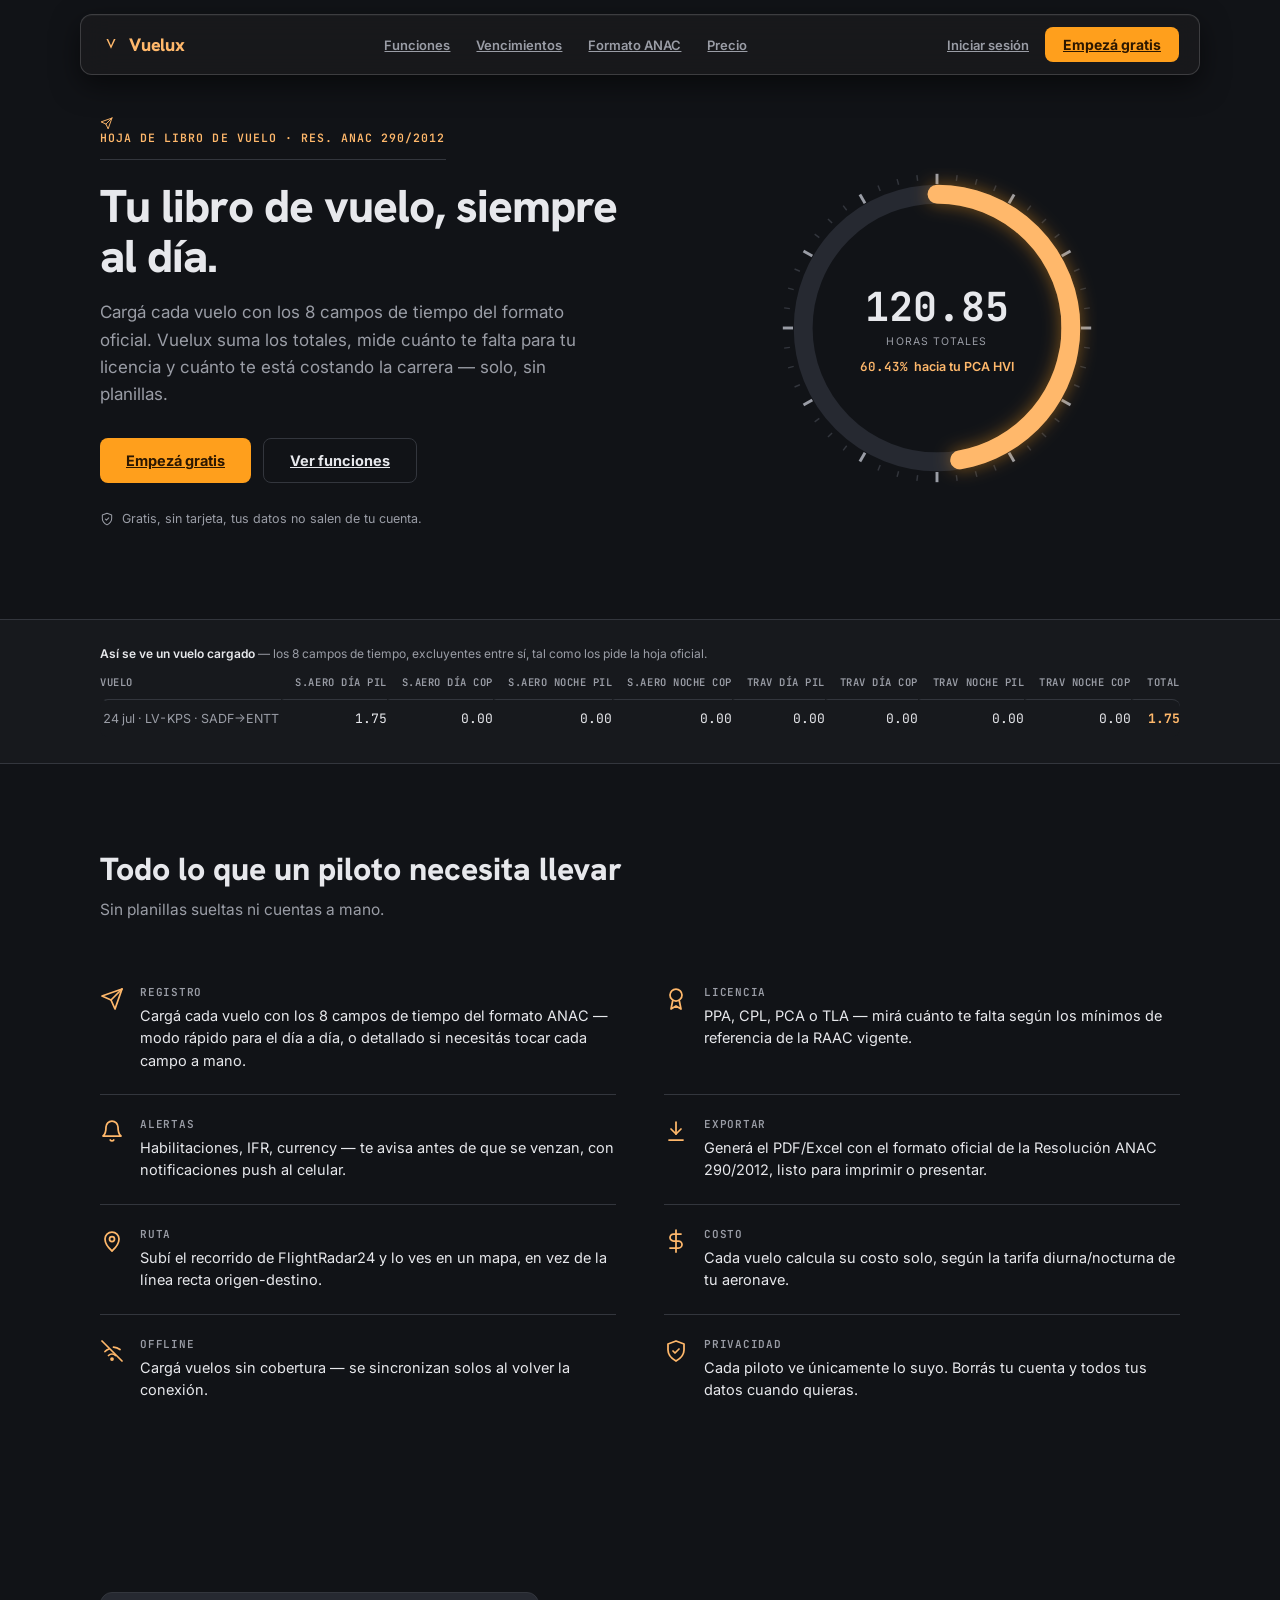
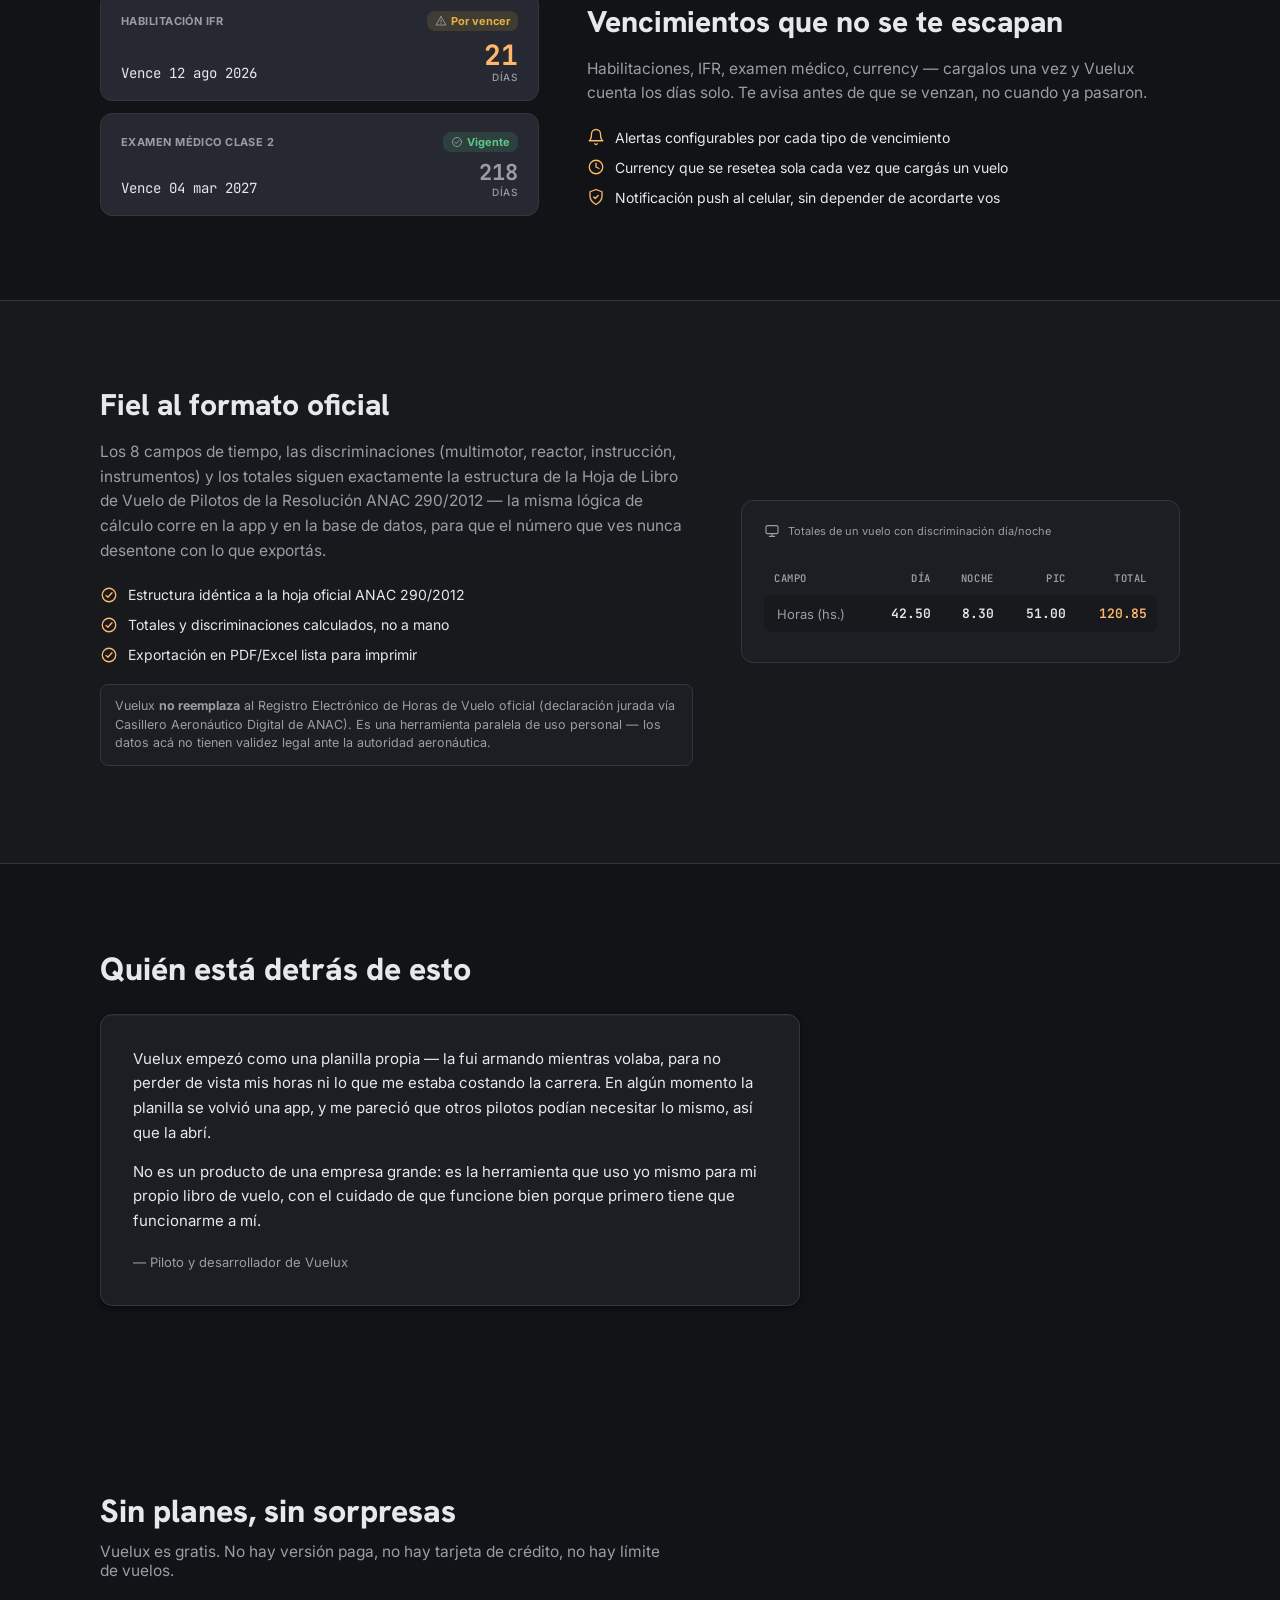
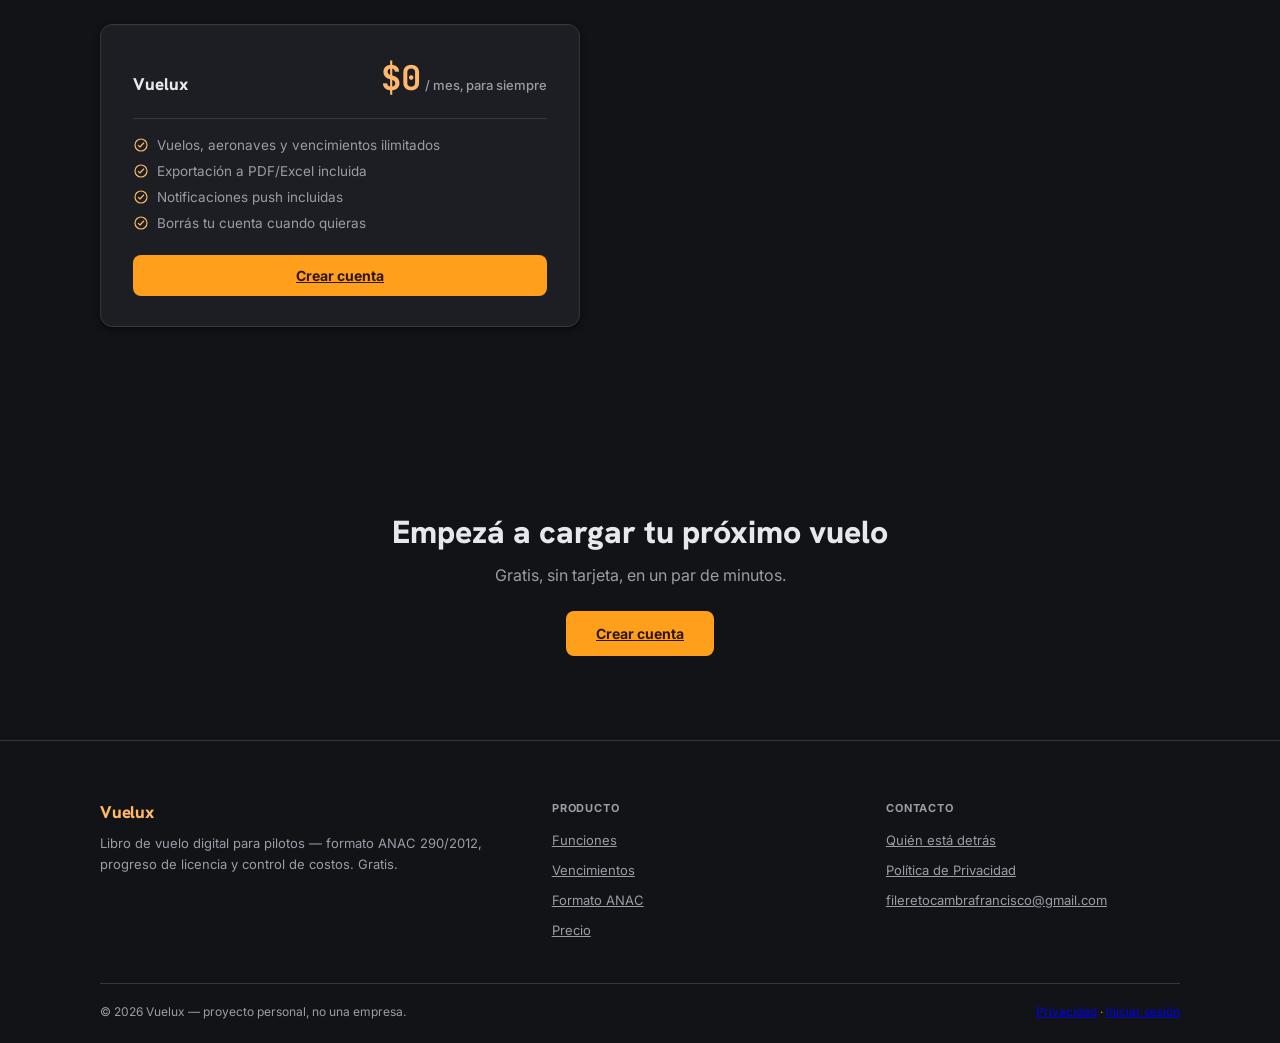
==== commit c01d9a6c: "Landing: nav flotante y sección de Vencimientos, inspirados en flylog.io Traduce patrones de flylog." ====
--- a/landing.html
+++ b/landing.html
@@ -26,13 +26,17 @@
     text-transform: uppercase; color: var(--brand); display: inline-flex; align-items: center; gap: 8px;
   }
 
-  /* ---------- Nav: misma convención que header.topbar de la app (vidrio +
-     blur), no una barra de links flotante genérica. ---------- */
+  /* ---------- Nav: flotante y despegada del borde (no un bar
+     edge-to-edge) — misma idea de "instrumento suspendido" que la tarjeta
+     de "Próximo vuelo" del dashboard real, con las esquinas suaves de
+     siempre (--radius), nunca píldora. ---------- */
+  .lnd-nav-outer { position: sticky; top: 14px; z-index: 50; padding: 0 20px; }
   .lnd-nav {
-    position: sticky; top: 0; z-index: 50; backdrop-filter: blur(16px); -webkit-backdrop-filter: blur(16px);
-    background: var(--glass-bg); border-bottom: 1px solid var(--glass-border);
-  }
-  .lnd-nav-inner { display: flex; align-items: center; justify-content: space-between; padding: 14px 0; }
+    max-width: 1120px; margin: 0 auto; backdrop-filter: blur(16px); -webkit-backdrop-filter: blur(16px);
+    background: var(--glass-bg); border: 1px solid var(--glass-border); border-radius: var(--radius);
+    box-shadow: var(--shadow-lg);
+  }
+  .lnd-nav-inner { display: flex; align-items: center; justify-content: space-between; padding: 12px 20px; }
   .lnd-nav .brand { font-family: var(--font-headline); font-weight: 800; font-size: 18px; }
   .lnd-nav .brand .icon { color: var(--brand); }
   .lnd-nav-links { display: flex; gap: 26px; }
@@ -41,6 +45,7 @@
   .lnd-nav-actions { display: flex; align-items: center; gap: 16px; }
   .lnd-nav-actions a.link { color: var(--text-muted); font-size: 13px; font-weight: 600; }
   @media (max-width: 760px) { .lnd-nav-links { display: none; } }
+  @media (max-width: 480px) { .lnd-nav-actions a.link { display: none; } }
 
   /* ---------- Hero: dos columnas — tesis a la izquierda, el instrumento
      (el mismo velocímetro de horas que ves en Inicio, redibujado a mano
@@ -155,6 +160,23 @@
   table.lnd-totales-table td:first-child { text-align: left; font-family: var(--font); font-weight: 400; color: var(--text-muted); border-top-left-radius: var(--radius-sm); border-bottom-left-radius: var(--radius-sm); }
   table.lnd-totales-table td:last-child { border-top-right-radius: var(--radius-sm); border-bottom-right-radius: var(--radius-sm); color: var(--brand); }
 
+  /* ---------- Vencimientos: misma .doc-card que usa el dashboard real,
+     con el número de días agrandado — visual espejado a la izquierda para
+     alternar el ritmo con "Fiel al formato" (texto izq. / visual der.). ---------- */
+  .lnd-venc { display: grid; gap: 48px; grid-template-columns: 0.85fr 1.15fr; align-items: center; }
+  @media (max-width: 860px) { .lnd-venc { grid-template-columns: 1fr; } }
+  .lnd-venc-visual { display: flex; flex-direction: column; gap: 12px; }
+  .doc-card.lnd-venc-card { padding: 18px 20px; }
+  .lnd-venc-row { display: flex; align-items: flex-end; justify-content: space-between; gap: 12px; }
+  .lnd-venc-days { font-family: var(--font-mono); font-weight: 700; font-size: 28px; color: var(--brand); text-align: right; line-height: 1; }
+  .lnd-venc-days.muted-days { color: var(--text-muted); font-size: 22px; }
+  .lnd-venc-days-lbl { display: block; font-family: var(--font); font-weight: 500; font-size: 10px; letter-spacing: 0.06em; text-transform: uppercase; color: var(--text-muted); margin-top: 3px; }
+  .lnd-venc h2 { font-family: var(--font-headline); font-weight: 800; font-size: clamp(24px, 3.2vw, 30px); margin: 0 0 16px; }
+  .lnd-venc p.lead { color: var(--text-muted); font-size: 15.5px; line-height: 1.6; margin: 0 0 22px; }
+  .lnd-venc ul { list-style: none; padding: 0; margin: 0; display: flex; flex-direction: column; gap: 12px; }
+  .lnd-venc li { display: flex; align-items: center; gap: 10px; font-size: 14px; }
+  .lnd-venc li .icon { color: var(--brand); flex-shrink: 0; }
+
   .lnd-quienes .card {
     background: var(--bg-elevated); border: 1px solid var(--border); border-radius: var(--radius); padding: 32px; max-width: 700px;
   }
@@ -194,21 +216,23 @@
 </head>
 <body class="landing">
 
-<nav class="lnd-nav">
-  <div class="lnd-wrap lnd-nav-inner">
-    <div class="brand"><span class="icon" id="nav-icon"></span> Vuelux</div>
-    <div class="lnd-nav-links">
-      <a href="#funciones">Funciones</a>
-      <a href="#fiel-anac">Formato ANAC</a>
-      <a href="#gratis">Precio</a>
-      <a href="privacidad.html">Privacidad</a>
-    </div>
-    <div class="lnd-nav-actions">
-      <a class="link" href="index.html">Iniciar sesión</a>
-      <a class="btn" href="index.html" style="padding:9px 18px;font-weight:700">Empezá gratis</a>
-    </div>
-  </div>
-</nav>
+<div class="lnd-nav-outer">
+  <nav class="lnd-nav">
+    <div class="lnd-nav-inner">
+      <div class="brand"><span class="icon" id="nav-icon"></span> Vuelux</div>
+      <div class="lnd-nav-links">
+        <a href="#funciones">Funciones</a>
+        <a href="#vencimientos">Vencimientos</a>
+        <a href="#fiel-anac">Formato ANAC</a>
+        <a href="#gratis">Precio</a>
+      </div>
+      <div class="lnd-nav-actions">
+        <a class="link" href="index.html">Iniciar sesión</a>
+        <a class="btn" href="index.html" style="padding:9px 18px;font-weight:700">Empezá gratis</a>
+      </div>
+    </div>
+  </nav>
+</div>
 
 <header class="lnd-hero lnd-wrap">
   <div>
@@ -300,6 +324,42 @@
   </div>
 </section>
 
+<section class="lnd-section lnd-wrap" id="vencimientos">
+  <div class="lnd-venc">
+    <div class="lnd-venc-visual">
+      <div class="doc-card lnd-venc-card">
+        <div class="doc-head">
+          <span class="doc-tipo">Habilitación IFR</span>
+          <span class="badge warn"><span class="icon" id="v-badge-1"></span>Por vencer</span>
+        </div>
+        <div class="lnd-venc-row">
+          <div class="doc-fecha">Vence 12 ago 2026</div>
+          <div class="lnd-venc-days">21<span class="lnd-venc-days-lbl">días</span></div>
+        </div>
+      </div>
+      <div class="doc-card lnd-venc-card">
+        <div class="doc-head">
+          <span class="doc-tipo">Examen médico clase 2</span>
+          <span class="badge ok"><span class="icon" id="v-badge-2"></span>Vigente</span>
+        </div>
+        <div class="lnd-venc-row">
+          <div class="doc-fecha">Vence 04 mar 2027</div>
+          <div class="lnd-venc-days muted-days">218<span class="lnd-venc-days-lbl">días</span></div>
+        </div>
+      </div>
+    </div>
+    <div>
+      <h2>Vencimientos que no se te escapan</h2>
+      <p class="lead">Habilitaciones, IFR, examen médico, currency — cargalos una vez y Vuelux cuenta los días solo. Te avisa antes de que se venzan, no cuando ya pasaron.</p>
+      <ul>
+        <li><span class="icon" id="v-chk-1"></span> Alertas configurables por cada tipo de vencimiento</li>
+        <li><span class="icon" id="v-chk-2"></span> Currency que se resetea sola cada vez que cargás un vuelo</li>
+        <li><span class="icon" id="v-chk-3"></span> Notificación push al celular, sin depender de acordarte vos</li>
+      </ul>
+    </div>
+  </div>
+</section>
+
 <section class="lnd-section" style="background:var(--bg-subtle);border-top:1px solid var(--border);border-bottom:1px solid var(--border)" id="fiel-anac">
   <div class="lnd-wrap lnd-fiel">
     <div>
@@ -372,6 +432,7 @@
         <h4>Producto</h4>
         <ul>
           <li><a href="#funciones">Funciones</a></li>
+          <li><a href="#vencimientos">Vencimientos</a></li>
           <li><a href="#fiel-anac">Formato ANAC</a></li>
           <li><a href="#gratis">Precio</a></li>
         </ul>
@@ -409,6 +470,11 @@
   icon('chk-1', 'checkCircle', 18);
   icon('chk-2', 'checkCircle', 18);
   icon('chk-3', 'checkCircle', 18);
+  icon('v-badge-1', 'alertTriangle', 12);
+  icon('v-badge-2', 'checkCircle', 12);
+  icon('v-chk-1', 'bell', 18);
+  icon('v-chk-2', 'clock', 18);
+  icon('v-chk-3', 'shieldCheck', 18);
   icon('fiel-icon', 'monitor', 16);
   icon('g-1', 'checkCircle', 16);
   icon('g-2', 'checkCircle', 16);
